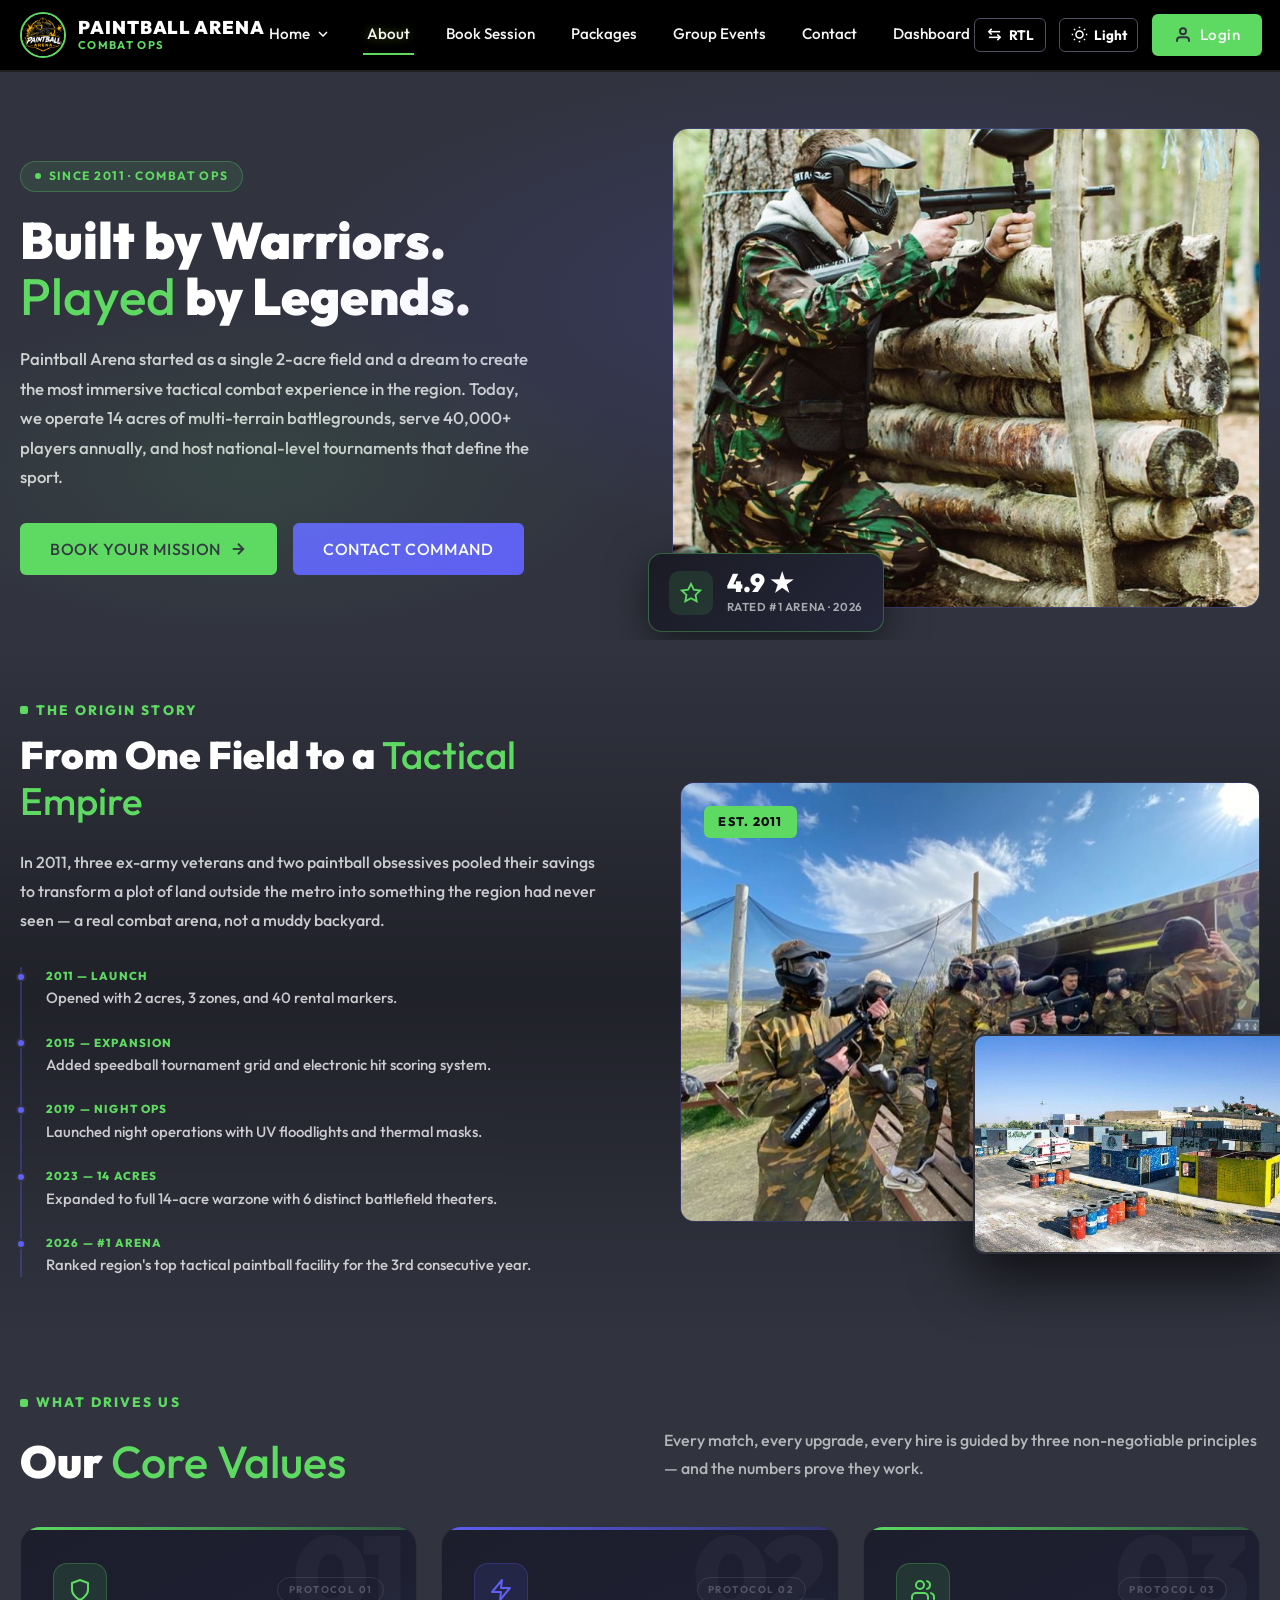
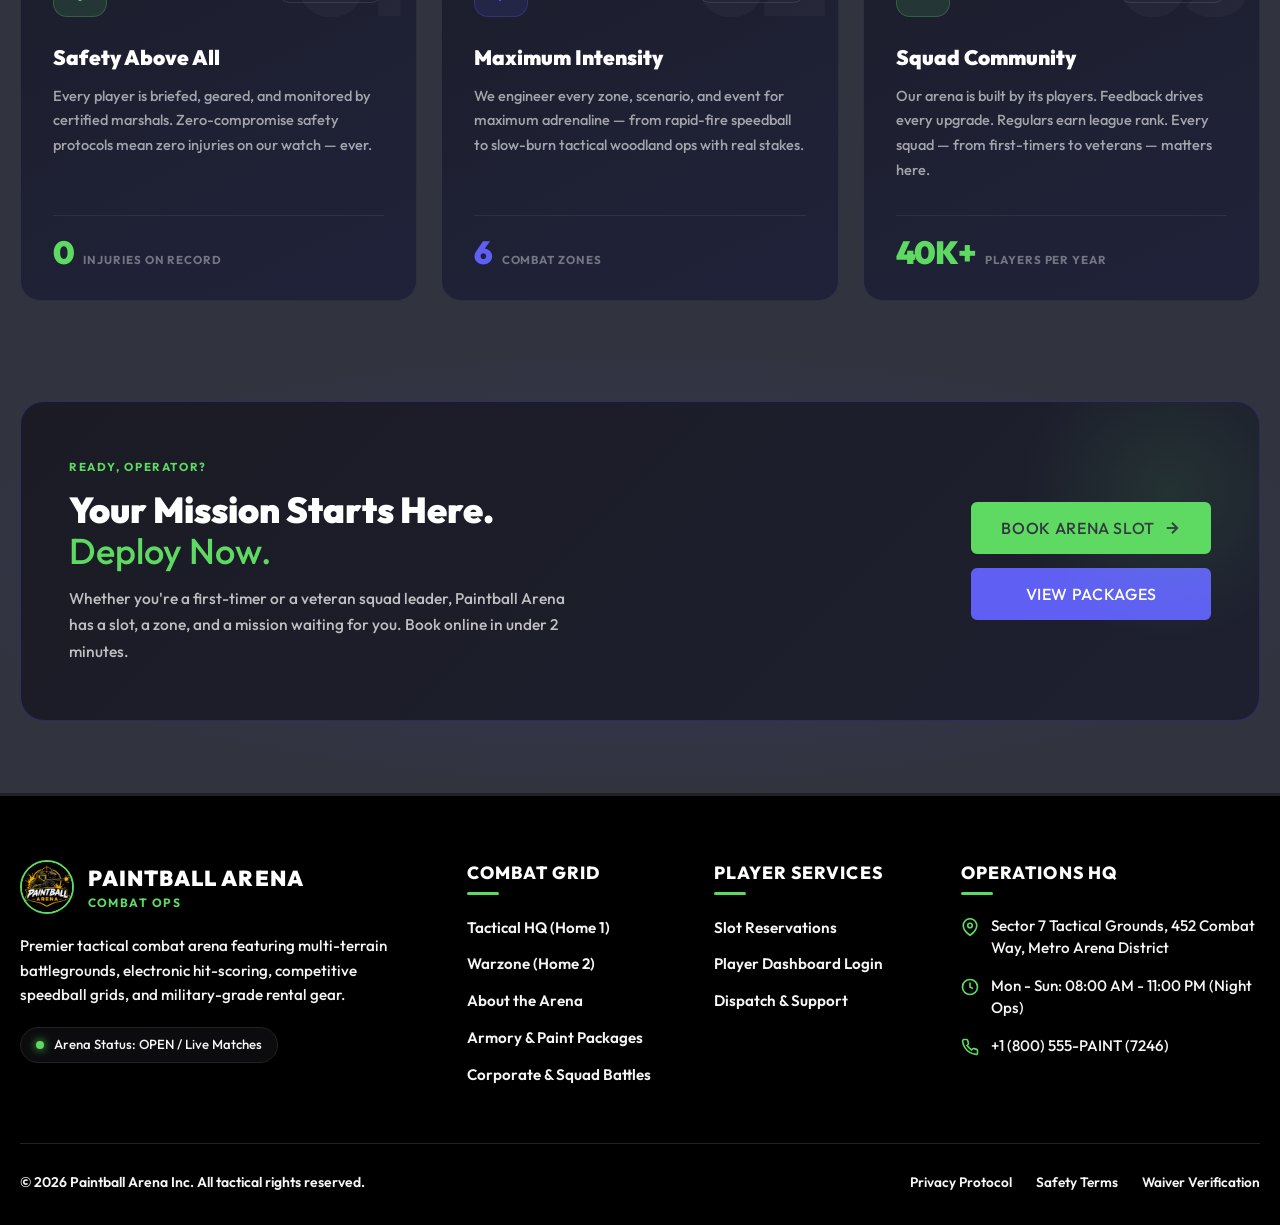
==== about.html @ ca4b5355 "all changed" ====
<!DOCTYPE html>
<html lang="en" dir="ltr" class="dark">

<head>
  <meta charset="UTF-8">
  <meta name="viewport" content="width=device-width, initial-scale=1.0">
  <title>About Us | Paintball Arena – Combat Ops Origin Story</title>
  <meta name="description"
    content="Learn the story behind Paintball Arena Combat Ops — from a single field to the region's premier tactical paintball destination. Meet our mission, values, and founding squad.">
  <link rel="icon" type="image/png" href="assets/images/brand/logo.png">
  <link rel="apple-touch-icon" href="assets/images/brand/logo.png">
  <link rel="stylesheet" href="assets/css/style.css">
  <link rel="stylesheet" href="assets/css/responsive.css">
  <style>
    /* ============================================================
       ABOUT PAGE — SCOPED STYLES (4 Unique Sections)
       ============================================================ */

    /* ── Section 1: Page Hero ── */
    .about-hero {
      position: relative;
      padding: 3.5rem 0 2rem;
      overflow: hidden;
    }

    .about-hero::before {
      content: '';
      position: absolute;
      inset: 0;
      background:
        radial-gradient(ellipse 70% 60% at 70% 40%, rgba(95, 95, 243, 0.18) 0%, transparent 70%),
        radial-gradient(ellipse 50% 50% at 20% 70%, rgba(94, 218, 98, 0.10) 0%, transparent 60%);
      pointer-events: none;
    }

    .about-hero-grid {
      display: grid;
      grid-template-columns: 1fr 1fr;
      gap: 4rem;
      align-items: center;
    }

    .about-hero-eyebrow {
      display: inline-flex;
      align-items: center;
      gap: 0.5rem;
      background: rgba(94, 218, 98, 0.1);
      border: 1px solid rgba(94, 218, 98, 0.3);
      color: var(--color-green);
      font-size: 0.75rem;
      font-weight: 700;
      letter-spacing: 0.12em;
      text-transform: uppercase;
      padding: 0.35rem 0.85rem;
      border-radius: 100px;
      margin-bottom: 1.25rem;
    }

    .about-hero-eyebrow .dot {
      width: 6px;
      height: 6px;
      border-radius: 50%;
      background: var(--color-green);
      animation: pdot 1.8s ease-in-out infinite;
    }

    @keyframes pdot {

      0%,
      100% {
        opacity: 1;
        transform: scale(1)
      }

      50% {
        opacity: .5;
        transform: scale(.6)
      }
    }

    .about-hero-heading {
      font-size: clamp(2.2rem, 4vw, 3.25rem);
      font-weight: 900;
      line-height: 1.1;
      color: var(--color-white);
      margin-bottom: 1.25rem;
    }

    .about-hero-desc {
      font-size: 1.05rem;
      color: rgba(245, 245, 245, 0.82);
      line-height: 1.75;
      margin-bottom: 2rem;
      max-width: 520px;
    }

    .about-hero-actions {
      display: flex;
      gap: 1rem;
      flex-wrap: wrap;
    }

    .about-hero-media {
      position: relative;
    }

    .about-hero-img-main {
      width: 100%;
      height: 480px;
      object-fit: cover;
      border-radius: 16px;
      display: block;
      border: 1.5px solid rgba(95, 95, 243, 0.25);
    }

    .about-hero-badge {
      position: absolute;
      bottom: -1.5rem;
      left: -1.5rem;
      background: linear-gradient(135deg, #1a1b24 0%, #25273a 100%);
      border: 1.5px solid rgba(94, 218, 98, 0.35);
      border-radius: 14px;
      padding: 1rem 1.25rem;
      display: flex;
      align-items: center;
      gap: 0.85rem;
      min-width: 220px;
      box-shadow: 0 12px 40px rgba(0, 0, 0, 0.5);
    }

    html[dir="rtl"] .about-hero-badge {
      left: auto;
      right: -1.5rem;
    }

    .about-badge-icon {
      width: 44px;
      height: 44px;
      border-radius: 10px;
      background: rgba(94, 218, 98, 0.12);
      display: flex;
      align-items: center;
      justify-content: center;
      flex-shrink: 0;
    }

    .about-badge-icon svg {
      width: 22px;
      height: 22px;
      stroke: var(--color-green);
      fill: none;
      stroke-width: 2;
    }

    .about-badge-val {
      font-size: 1.6rem;
      font-weight: 900;
      color: var(--color-white);
      line-height: 1;
    }

    .about-badge-label {
      font-size: 0.72rem;
      color: rgba(245, 245, 245, 0.65);
      font-weight: 600;
      letter-spacing: 0.05em;
      text-transform: uppercase;
      margin-top: 2px;
    }

    /* ── Section 2: Our Story ── */
    .about-story {
      padding: 3.5rem 0 2rem;
      background: linear-gradient(180deg, transparent 0%, rgba(0, 0, 0, 0.35) 50%, transparent 100%);
    }

    .about-story-grid {
      display: grid;
      grid-template-columns: 1fr 1fr;
      gap: 5rem;
      align-items: center;
    }

    .about-story-img-stack {
      position: relative;
    }

    .about-story-img-primary {
      width: 100%;
      height: 440px;
      object-fit: cover;
      border-radius: 14px;
      display: block;
      border: 1.5px solid rgba(95, 95, 243, 0.2);
    }

    .about-story-img-secondary {
      position: absolute;
      bottom: -2rem;
      right: -2rem;
      width: 55%;
      height: 220px;
      object-fit: cover;
      border-radius: 12px;
      border: 2.5px solid #31333F;
      box-shadow: 0 20px 60px rgba(0, 0, 0, 0.7);
    }

    html[dir="rtl"] .about-story-img-secondary {
      right: auto;
      left: -2rem;
    }

    .about-story-year-tag {
      position: absolute;
      top: 1.5rem;
      left: 1.5rem;
      background: var(--color-green);
      color: #0a0c10;
      font-size: 0.78rem;
      font-weight: 800;
      letter-spacing: 0.1em;
      text-transform: uppercase;
      padding: 0.4rem 0.9rem;
      border-radius: 6px;
    }

    html[dir="rtl"] .about-story-year-tag {
      left: auto;
      right: 1.5rem;
    }

    .about-story-content {
      padding-bottom: 2rem;
    }

    .about-story-heading {
      font-size: clamp(1.75rem, 3vw, 2.5rem);
      font-weight: 900;
      margin-bottom: 1.5rem;
    }

    .about-story-body {
      font-size: 1rem;
      color: rgba(245, 245, 245, 0.8);
      line-height: 1.8;
      margin-bottom: 1.1rem;
    }

    .about-milestones {
      margin-top: 2rem;
      display: flex;
      flex-direction: column;
      gap: 0;
      border-left: 2px solid rgba(95, 95, 243, 0.3);
      padding-left: 1.5rem;
    }

    html[dir="rtl"] .about-milestones {
      border-left: none;
      border-right: 2px solid rgba(95, 95, 243, 0.3);
      padding-left: 0;
      padding-right: 1.5rem;
    }

    .milestone-item {
      position: relative;
      padding-bottom: 1.5rem;
    }

    .milestone-item:last-child {
      padding-bottom: 0;
    }

    .milestone-item::before {
      content: '';
      position: absolute;
      left: -1.86rem;
      top: 0.3rem;
      width: 10px;
      height: 10px;
      border-radius: 50%;
      background: var(--color-purple);
      border: 2px solid #31333F;
    }

    html[dir="rtl"] .milestone-item::before {
      left: auto;
      right: -1.86rem;
    }

    .milestone-year {
      font-size: 0.72rem;
      font-weight: 800;
      color: var(--color-green);
      letter-spacing: 0.1em;
      text-transform: uppercase;
      margin-bottom: 0.2rem;
    }

    .milestone-desc {
      font-size: 0.93rem;
      color: rgba(245, 245, 245, 0.8);
      font-weight: 500;
      line-height: 1.5;
    }

    /* ── Section 3: Core Values Spotlight Cards + Marquee ── */
    .s3 {
      padding: 3rem 0 0;
      overflow: hidden;
    }

    .s3-hdr {
      display: grid;
      grid-template-columns: 1fr 1fr;
      gap: 3rem;
      align-items: end;
      margin-bottom: 2.5rem;
    }

    .s3-hdr-title {
      font-size: clamp(1.9rem, 3.5vw, 2.8rem);
      font-weight: 900;
      line-height: 1.1;
      margin-top: 0.75rem;
    }

    .s3-hdr-sub {
      font-size: 1rem;
      color: rgba(245, 245, 245, 0.68);
      line-height: 1.75;
      padding-bottom: 0.25rem;
    }

    .s3-cards {
      display: grid;
      grid-template-columns: repeat(3, 1fr);
      gap: 1.5rem;
      margin-bottom: 2.75rem;
    }

    .s3-card {
      position: relative;
      background: linear-gradient(155deg, #1c1e2c 0%, #20223a 100%);
      border: 1px solid rgba(255, 255, 255, 0.07);
      border-radius: 20px;
      padding: 2.25rem 2rem 2rem;
      overflow: hidden;
      display: flex;
      flex-direction: column;
      gap: 0;
      transition: transform 0.35s cubic-bezier(.22, .68, 0, 1.2),
        border-color 0.3s, box-shadow 0.3s;
      cursor: default;
    }

    .s3-card:hover {
      transform: translateY(-8px);
      box-shadow: 0 28px 60px rgba(0, 0, 0, 0.45);
    }

    .s3-card::before {
      content: '';
      position: absolute;
      top: 0;
      left: 0;
      right: 0;
      height: 3px;
      border-radius: 20px 20px 0 0;
    }

    .s3-card--green::before {
      background: linear-gradient(90deg, var(--color-green), rgba(94, 218, 98, 0.3));
    }

    .s3-card--purple::before {
      background: linear-gradient(90deg, var(--color-purple), rgba(95, 95, 243, 0.3));
    }

    .s3-card--green:hover {
      border-color: rgba(94, 218, 98, 0.3);
      box-shadow: 0 28px 60px rgba(0, 0, 0, 0.45), 0 0 0 1px rgba(94, 218, 98, 0.15);
    }

    .s3-card--purple:hover {
      border-color: rgba(95, 95, 243, 0.3);
      box-shadow: 0 28px 60px rgba(0, 0, 0, 0.45), 0 0 0 1px rgba(95, 95, 243, 0.15);
    }

    .s3-card-ghost {
      position: absolute;
      top: -0.5rem;
      right: 1rem;
      font-size: 7rem;
      font-weight: 900;
      line-height: 1;
      letter-spacing: -0.06em;
      color: rgba(255, 255, 255, 0.035);
      pointer-events: none;
      user-select: none;
      transition: color 0.3s;
    }

    html[dir="rtl"] .s3-card-ghost {
      right: auto;
      left: 1rem;
    }

    .s3-card:hover .s3-card-ghost {
      color: rgba(255, 255, 255, 0.06);
    }

    .s3-card-top {
      display: flex;
      align-items: center;
      justify-content: space-between;
      margin-bottom: 1.75rem;
      position: relative;
      z-index: 1;
    }

    .s3-card-icon {
      width: 54px;
      height: 54px;
      border-radius: 14px;
      display: flex;
      align-items: center;
      justify-content: center;
      flex-shrink: 0;
      transition: transform 0.35s cubic-bezier(.22, .68, 0, 1.2);
    }

    .s3-card--green .s3-card-icon {
      background: rgba(94, 218, 98, 0.12);
      border: 1px solid rgba(94, 218, 98, 0.25);
    }

    .s3-card--purple .s3-card-icon {
      background: rgba(95, 95, 243, 0.12);
      border: 1px solid rgba(95, 95, 243, 0.25);
    }

    .s3-card:hover .s3-card-icon {
      transform: scale(1.12) rotate(-6deg);
    }

    .s3-card-icon svg {
      width: 24px;
      height: 24px;
      fill: none;
      stroke-width: 2;
      stroke-linecap: round;
      stroke-linejoin: round;
    }

    .s3-card--green .s3-card-icon svg {
      stroke: var(--color-green);
    }

    .s3-card--purple .s3-card-icon svg {
      stroke: var(--color-purple);
    }

    .s3-card-tag {
      font-size: 0.62rem;
      font-weight: 700;
      letter-spacing: 0.15em;
      text-transform: uppercase;
      color: rgba(255, 255, 255, 0.22);
      border: 1px solid rgba(255, 255, 255, 0.1);
      padding: 0.3rem 0.65rem;
      border-radius: 100px;
      transition: color 0.3s, border-color 0.3s;
    }

    .s3-card--green:hover .s3-card-tag {
      color: var(--color-green);
      border-color: rgba(94, 218, 98, 0.4);
    }

    .s3-card--purple:hover .s3-card-tag {
      color: var(--color-purple);
      border-color: rgba(95, 95, 243, 0.4);
    }

    .s3-card-title {
      font-size: 1.3rem;
      font-weight: 900;
      color: var(--color-white);
      margin: 0 0 0.85rem;
      line-height: 1.2;
      position: relative;
      z-index: 1;
    }

    .s3-card-desc {
      font-size: 0.91rem;
      color: rgba(245, 245, 245, 0.62);
      line-height: 1.7;
      flex: 1;
      position: relative;
      z-index: 1;
    }

    .s3-card-foot {
      margin-top: 2rem;
      padding-top: 1.25rem;
      border-top: 1px solid rgba(255, 255, 255, 0.07);
      display: flex;
      align-items: baseline;
      gap: 0.6rem;
      position: relative;
      z-index: 1;
    }

    .s3-card-stat {
      font-size: 2rem;
      font-weight: 900;
      line-height: 1;
      letter-spacing: -0.04em;
      color: var(--color-white);
    }

    .s3-card--green .s3-card-stat {
      color: var(--color-green);
    }

    .s3-card--purple .s3-card-stat {
      color: var(--color-purple);
    }

    .s3-card-stat-label {
      font-size: 0.72rem;
      font-weight: 700;
      letter-spacing: 0.08em;
      text-transform: uppercase;
      color: rgba(245, 245, 245, 0.4);
    }

    /* ── Stats Marquee ── */
    .s3-marquee-wrap {
      width: 100%;
      background: rgba(255, 255, 255, 0.03);
      border-top: 1px solid rgba(255, 255, 255, 0.07);
      border-bottom: 1px solid rgba(255, 255, 255, 0.07);
      overflow: hidden;
      padding: 1.15rem 0;
      mask-image: linear-gradient(90deg, transparent 0%, black 8%, black 92%, transparent 100%);
      -webkit-mask-image: linear-gradient(90deg, transparent 0%, black 8%, black 92%, transparent 100%);
    }

    .s3-marquee-track {
      display: flex;
      align-items: center;
      gap: 0;
      white-space: nowrap;
      animation: s3marquee 28s linear infinite;
      width: max-content;
    }

    @keyframes s3marquee {
      from {
        transform: translateX(0);
      }

      to {
        transform: translateX(-50%);
      }
    }

    .s3-mq-item {
      font-size: 0.82rem;
      font-weight: 600;
      color: rgba(245, 245, 245, 0.45);
      letter-spacing: 0.07em;
      text-transform: uppercase;
      padding: 0 2rem;
    }

    .s3-mq-item em {
      font-style: normal;
      font-size: 1rem;
      font-weight: 900;
      color: var(--color-white);
      margin-right: 0.4rem;
    }

    .s3-mq-sep {
      color: var(--color-green);
      font-size: 0.6rem;
      flex-shrink: 0;
    }

    /* ── Section 4: CTA Deploy ── */
    .about-cta {
      padding: 3.5rem 0 4.5rem;
      position: relative;
      overflow: hidden;
    }

    .about-cta::before {
      content: '';
      position: absolute;
      inset: 0;
      background: radial-gradient(ellipse 80% 70% at 50% 50%, rgba(95, 95, 243, 0.15) 0%, transparent 70%);
      pointer-events: none;
    }

    .about-cta-inner {
      position: relative;
      background: linear-gradient(135deg, #1a1b24 0%, #1e2030 100%);
      border: 1.5px solid rgba(95, 95, 243, 0.25);
      border-radius: 24px;
      padding: 3.5rem 3rem;
      display: grid;
      grid-template-columns: 1fr auto;
      gap: 3rem;
      align-items: center;
      overflow: hidden;
    }

    .about-cta-inner::before {
      content: '';
      position: absolute;
      top: -60px;
      right: -60px;
      width: 300px;
      height: 300px;
      border-radius: 50%;
      background: radial-gradient(circle, rgba(94, 218, 98, 0.1) 0%, transparent 70%);
      pointer-events: none;
    }

    .about-cta-eyebrow {
      font-size: 0.72rem;
      font-weight: 700;
      color: var(--color-green);
      letter-spacing: 0.14em;
      text-transform: uppercase;
      margin-bottom: 0.85rem;
    }

    .about-cta-heading {
      font-size: clamp(1.6rem, 3vw, 2.25rem);
      font-weight: 900;
      color: var(--color-white);
      margin-bottom: 0.85rem;
      line-height: 1.15;
    }

    .about-cta-desc {
      font-size: 0.97rem;
      color: rgba(245, 245, 245, 0.75);
      line-height: 1.7;
      max-width: 500px;
    }

    .about-cta-actions {
      display: flex;
      flex-direction: column;
      gap: 0.85rem;
      flex-shrink: 0;
      min-width: 210px;
    }

    .about-cta-actions .btn-primary,
    .about-cta-actions .btn-secondary {
      justify-content: center;
      white-space: nowrap;
    }

    /* ── Responsive ── */
    @media (max-width: 1025px) {

      .about-hero-grid,
      .about-story-grid {
        grid-template-columns: 1fr;
        gap: 2.5rem;
      }

      .about-hero-img-main {
        height: 360px;
      }

      .about-hero-badge {
        bottom: 1rem;
        left: 1rem;
      }

      html[dir="rtl"] .about-hero-badge {
        left: auto;
        right: 1rem;
      }

      .about-story-img-secondary {
        bottom: -1rem;
        right: -1rem;
      }

      html[dir="rtl"] .about-story-img-secondary {
        right: auto;
        left: -1rem;
      }

      .s3-hdr {
        grid-template-columns: 1fr;
        gap: 1.25rem;
        margin-bottom: 2rem;
      }

      .s3-cards {
        grid-template-columns: 1fr 1fr;
        gap: 1.25rem;
      }

      .s3-card:nth-child(3) {
        grid-column: span 2;
      }

      .s3-card:nth-child(3) .s3-card-desc {
        max-width: 520px;
      }

      .about-cta-inner {
        grid-template-columns: 1fr;
        gap: 2rem;
        padding: 2.5rem 2rem;
      }

      .about-cta-actions {
        flex-direction: row;
        min-width: unset;
      }
    }

    @media (max-width: 768px) {
      .about-hero {
        padding: 2.5rem 0 1.5rem;
      }

      .about-story {
        padding: 2.5rem 0 1.5rem;
      }

      .about-story-img-primary {
        height: 300px;
      }

      .about-story-img-secondary {
        display: none;
      }

      .s3 {
        padding-top: 2rem;
      }

      .s3-hdr {
        margin-bottom: 1.75rem;
      }

      .s3-cards {
        grid-template-columns: 1fr;
        gap: 1.1rem;
        margin-bottom: 2rem;
      }

      .s3-card:nth-child(3) {
        grid-column: span 1;
      }

      .s3-card {
        padding: 1.75rem 1.5rem 1.5rem;
      }

      .s3-card-ghost {
        font-size: 5.5rem;
      }

      .s3-card-title {
        font-size: 1.15rem;
      }

      .about-cta {
        padding: 2.5rem 0 3.5rem;
      }
    }

    @media (max-width: 480px) {
      .about-hero-actions {
        flex-direction: column;
      }

      .s3 {
        padding-top: 1.5rem;
      }

      .s3-card {
        padding: 1.5rem 1.25rem 1.25rem;
        border-radius: 14px;
      }

      .s3-card-ghost {
        font-size: 4.5rem;
        top: 0;
        right: 0.75rem;
      }

      .s3-card-stat {
        font-size: 1.65rem;
      }

      .s3-mq-item {
        padding: 0 1.25rem;
        font-size: 0.75rem;
      }

      .about-cta-actions {
        flex-direction: column;
      }

      .about-cta-inner {
        padding: 2rem 1.25rem;
        border-radius: 16px;
      }
    }
  </style>
</head>

<body>

  <!-- PAGE LOADER -->
  <div id="page-loader" role="status" aria-live="polite">
    <div class="loader-brand-wrapper">
      <div class="loader-pulse-ring"></div>
      <div class="loader-radar-ring"></div>
      <img src="assets/images/brand/logo.png" alt="Paintball Arena Tactical Logo" class="loader-logo">
    </div>
    <div class="loader-text"><span>Loading Mission Briefing</span></div>
    <div class="loader-bar">
      <div class="loader-progress"></div>
    </div>
  </div>

  <!-- HEADER -->
  <header id="site-header" role="banner">
    <div class="header-container">

      <a href="index.html" class="header-brand" aria-label="Paintball Arena Home">
        <img src="assets/images/brand/logo.png" alt="Paintball Arena Logo" class="brand-logo-img">
        <div class="brand-text-block">
          <span class="brand-name">Paintball Arena</span>
          <span class="brand-tagline">Combat Ops</span>
        </div>
      </a>

      <nav class="desktop-nav" aria-label="Primary Navigation">
        <div class="nav-item">
          <button type="button" class="nav-link dropdown-trigger" aria-expanded="false" aria-haspopup="true">
            <span>Home</span>
            <svg class="nav-icon" viewBox="0 0 24 24">
              <polyline points="6 9 12 15 18 9"></polyline>
            </svg>
          </button>
          <div class="dropdown-menu" role="menu">
            <a href="index.html" class="dropdown-link" role="menuitem">
              <span>Home 1 (Tactical)</span><span class="dropdown-badge">HQ</span>
            </a>
            <a href="home-2.html" class="dropdown-link" role="menuitem">
              <span>Home 2 (Cinematic)</span><span class="dropdown-badge">Warzone</span>
            </a>
          </div>
        </div>
        <div class="nav-item"><a href="about.html" class="nav-link active"><span>About</span></a></div>
        <div class="nav-item"><a href="book-session.html" class="nav-link"><span>Book Session</span></a></div>
        <div class="nav-item"><a href="packages.html" class="nav-link"><span>Packages</span></a></div>
        <div class="nav-item"><a href="events.html" class="nav-link"><span>Group Events</span></a></div>
        <div class="nav-item"><a href="contact.html" class="nav-link"><span>Contact</span></a></div>
        <div class="nav-item"><a href="dashboard.html" class="nav-link"><span>Dashboard</span></a></div>
      </nav>

      <div class="header-actions">
        <button type="button" class="util-btn rtl-toggle-btn" aria-label="Toggle text direction RTL/LTR">
          <svg viewBox="0 0 24 24">
            <polyline points="8 4 4 8 8 12"></polyline>
            <polyline points="16 20 20 16 16 12"></polyline>
            <line x1="4" y1="8" x2="20" y2="8"></line>
            <line x1="20" y1="16" x2="4" y2="16"></line>
          </svg>
          <span class="rtl-text">RTL</span>
        </button>
        <button type="button" class="util-btn theme-toggle-btn" aria-label="Toggle dark and light theme">
          <svg viewBox="0 0 24 24">
            <circle cx="12" cy="12" r="5"></circle>
            <line x1="12" y1="1" x2="12" y2="3"></line>
            <line x1="12" y1="21" x2="12" y2="23"></line>
            <line x1="4.22" y1="4.22" x2="5.64" y2="5.64"></line>
            <line x1="18.36" y1="18.36" x2="19.78" y2="19.78"></line>
            <line x1="1" y1="12" x2="3" y2="12"></line>
            <line x1="21" y1="12" x2="23" y2="12"></line>
            <line x1="4.22" y1="19.78" x2="5.64" y2="18.36"></line>
            <line x1="18.36" y1="5.64" x2="19.78" y2="4.22"></line>
          </svg>
          <span class="theme-text">Light</span>
        </button>
        <a href="login.html#login-terminal" class="btn-login btn-login-desktop" aria-label="Player Portal Login">
          <svg viewBox="0 0 24 24">
            <path d="M20 21v-2a4 4 0 0 0-4-4H8a4 4 0 0 0-4 4v2"></path>
            <circle cx="12" cy="7" r="4"></circle>
          </svg>
          <span>Login</span>
        </a>
        <button type="button" class="mobile-toggle-btn" aria-label="Open mobile navigation menu" aria-expanded="false">
          <svg viewBox="0 0 24 24">
            <line x1="3" y1="12" x2="21" y2="12"></line>
            <line x1="3" y1="6" x2="21" y2="6"></line>
            <line x1="3" y1="18" x2="21" y2="18"></line>
          </svg>
        </button>
      </div>

    </div>
  </header>

  <!-- MOBILE DRAWER -->
  <div class="mobile-menu-overlay" aria-hidden="true"></div>
  <aside class="mobile-menu-drawer" aria-label="Mobile Navigation Drawer">
    <div class="mobile-menu-top">
      <div class="mobile-brand">
        <img src="assets/images/brand/logo.png" alt="Paintball Arena Logo">
        <div class="brand-text-block">
          <span class="brand-name">Paintball Arena</span>
          <span class="brand-tagline">Combat Ops</span>
        </div>
      </div>
      <button type="button" class="mobile-close-btn" aria-label="Close navigation menu">
        <svg viewBox="0 0 24 24">
          <line x1="18" y1="6" x2="6" y2="18"></line>
          <line x1="6" y1="6" x2="18" y2="18"></line>
        </svg>
      </button>
    </div>
    <ul class="mobile-nav-list">
      <li>
        <button type="button" class="mobile-nav-link mobile-accordion-trigger" aria-expanded="false">
          <span>Home</span>
          <svg class="nav-icon" viewBox="0 0 24 24">
            <polyline points="6 9 12 15 18 9"></polyline>
          </svg>
        </button>
        <div class="mobile-accordion-content">
          <a href="index.html" class="mobile-sub-link"><span>Home 1 (Tactical HQ)</span><span
              class="dropdown-badge">HQ</span></a>
          <a href="home-2.html" class="mobile-sub-link"><span>Home 2 (Cinematic Warzone)</span><span
              class="dropdown-badge">Warzone</span></a>
        </div>
      </li>
      <li><a href="about.html" class="mobile-nav-link active"><span>About the Arena</span></a></li>
      <li><a href="book-session.html" class="mobile-nav-link"><span>Book Session</span></a></li>
      <li><a href="packages.html" class="mobile-nav-link"><span>Packages &amp; Pricing</span></a></li>
      <li><a href="events.html" class="mobile-nav-link"><span>Group &amp; Corporate Events</span></a></li>
      <li><a href="contact.html" class="mobile-nav-link"><span>Contact Operations</span></a></li>
      <li><a href="dashboard.html" class="mobile-nav-link"><span>Dashboard</span></a></li>
    </ul>
    <div class="mobile-login-wrap">
      <a href="login.html#login-terminal" class="btn-login mobile-login-btn" aria-label="Player Portal Login">
        <svg viewBox="0 0 24 24">
          <path d="M20 21v-2a4 4 0 0 0-4-4H8a4 4 0 0 0-4 4v2"></path>
          <circle cx="12" cy="7" r="4"></circle>
        </svg>
        <span>Login / Player Portal</span>
      </a>
    </div>
    <div class="mobile-controls">
      <div class="mobile-toggles-row">
        <button type="button" class="util-btn rtl-toggle-btn" aria-label="Toggle text direction RTL/LTR">
          <span class="rtl-text">RTL</span>
        </button>
        <button type="button" class="util-btn theme-toggle-btn" aria-label="Toggle dark and light theme">
          <span class="theme-text">Light</span>
        </button>
      </div>
    </div>
  </aside>

  <!-- SCROLL TO TOP -->
  <button id="scroll-to-top" type="button" aria-label="Scroll back to top">
    <svg viewBox="0 0 24 24">
      <polyline points="18 15 12 9 6 15"></polyline>
    </svg>
  </button>

  <!-- ==========================================================================
       MAIN CONTENT — 4 UNIQUE SECTIONS
       ========================================================================== -->
  <main id="main-content">

    <!-- ══════════════════════════════════════════════════
         SECTION 1: ABOUT HERO
         ══════════════════════════════════════════════════ -->
    <section class="about-hero" aria-labelledby="about-hero-title">
      <div class="site-container">
        <div class="about-hero-grid">

          <div class="about-hero-content">
            <div class="about-hero-eyebrow">
              <span class="dot"></span>
              Since 2011 · Combat Ops
            </div>
            <h1 id="about-hero-title" class="about-hero-heading">
              Built by Warriors.<br>
              <span class="text-accent-green">Played</span> by Legends.
            </h1>
            <p class="about-hero-desc">
              Paintball Arena started as a single 2-acre field and a dream to create the most immersive tactical combat
              experience in the region. Today, we operate 14 acres of multi-terrain battlegrounds, serve 40,000+ players
              annually, and host national-level tournaments that define the sport.
            </p>
            <div class="about-hero-actions">
              <a href="book-session.html" class="btn-primary">
                <span>Book Your Mission</span>
                <svg width="18" height="18" viewBox="0 0 24 24" fill="none" stroke="currentColor" stroke-width="2.5">
                  <line x1="5" y1="12" x2="19" y2="12"></line>
                  <polyline points="12 5 19 12 12 19"></polyline>
                </svg>
              </a>
              <a href="contact.html" class="btn-secondary"><span>Contact Command</span></a>
            </div>
          </div>

          <div class="about-hero-media">
            <img src="assets/images/sections/p4.jpg"
              alt="Paintball Arena players in full tactical gear charging through the battlefield"
              class="about-hero-img-main">
            <div class="about-hero-badge">
              <div class="about-badge-icon">
                <svg viewBox="0 0 24 24">
                  <path
                    d="M12 2l3.09 6.26L22 9.27l-5 4.87 1.18 6.88L12 17.77l-6.18 3.25L7 14.14 2 9.27l6.91-1.01L12 2z">
                  </path>
                </svg>
              </div>
              <div>
                <div class="about-badge-val">4.9 ★</div>
                <div class="about-badge-label">Rated #1 Arena · 2026</div>
              </div>
            </div>
          </div>

        </div>
      </div>
    </section>

    <!-- ══════════════════════════════════════════════════
     SECTION 2: OUR STORY + TIMELINE
     Layout redesigned only — content unchanged
     ══════════════════════════════════════════════════ -->
    <section class="about-story" aria-labelledby="about-story-title">
      <div class="site-container">

        <div class="about-story-grid">

          <!-- STORY CONTENT -->
          <div class="about-story-content">

            <span class="section-eyebrow">The Origin Story</span>

            <h2 id="about-story-title" class="about-story-heading">
              From One Field to a <span class="text-accent-green">Tactical Empire</span>
            </h2>

            <p class="about-story-body">
              In 2011, three ex-army veterans and two paintball obsessives pooled their savings to transform a plot of
              land outside the metro into something the region had never seen — a real combat arena, not a muddy
              backyard.
            </p>



            <!-- TIMELINE -->
            <div class="about-milestones" aria-label="Arena milestone timeline">

              <div class="milestone-item">
                <div class="milestone-year">2011 — Launch</div>
                <div class="milestone-desc">
                  Opened with 2 acres, 3 zones, and 40 rental markers.
                </div>
              </div>

              <div class="milestone-item">
                <div class="milestone-year">2015 — Expansion</div>
                <div class="milestone-desc">
                  Added speedball tournament grid and electronic hit scoring system.
                </div>
              </div>

              <div class="milestone-item">
                <div class="milestone-year">2019 — Night Ops</div>
                <div class="milestone-desc">
                  Launched night operations with UV floodlights and thermal masks.
                </div>
              </div>

              <div class="milestone-item">
                <div class="milestone-year">2023 — 14 Acres</div>
                <div class="milestone-desc">
                  Expanded to full 14-acre warzone with 6 distinct battlefield theaters.
                </div>
              </div>

              <div class="milestone-item">
                <div class="milestone-year">2026 — #1 Arena</div>
                <div class="milestone-desc">
                  Ranked region's top tactical paintball facility for the 3rd consecutive year.
                </div>
              </div>

            </div>

          </div>

          <!-- IMAGE COMPOSITION -->
          <div class="about-story-img-stack">

            <span class="about-story-year-tag">Est. 2011</span>

            <img src="assets/images/sections/p17.jpg"
              alt="Early Paintball Arena squad pre-game tactical briefing session" class="about-story-img-primary">

            <img src="assets/images/sections/p18.jpg" alt="Paintball Arena modern entrance and command post exterior"
              class="about-story-img-secondary">

          </div>

        </div>

      </div>
    </section>
    <!-- ══════════════════════════════════════════════════
         SECTION 3: CORE VALUES — Spotlight Cards + Marquee
         ══════════════════════════════════════════════════ -->
    <section class="s3" aria-labelledby="s3-heading">
      <div class="site-container">

        <!-- HEADER -->
        <div class="s3-hdr">
          <div class="s3-hdr-left">
            <span class="section-eyebrow">What Drives Us</span>
            <h2 id="s3-heading" class="s3-hdr-title">
              Our <span class="text-accent-green">Core Values</span>
            </h2>
          </div>
          <p class="s3-hdr-sub">
            Every match, every upgrade, every hire is guided by three non-negotiable principles —
            and the numbers prove they work.
          </p>
        </div>

        <!-- CARDS -->
        <div class="s3-cards">

          <!-- Card 1 -->
          <article class="s3-card s3-card--green">
            <span class="s3-card-ghost" aria-hidden="true">01</span>
            <div class="s3-card-top">
              <div class="s3-card-icon">
                <svg viewBox="0 0 24 24">
                  <path d="M12 22s8-4 8-10V5l-8-3-8 3v7c0 6 8 10 8 10z"></path>
                </svg>
              </div>
              <span class="s3-card-tag">Protocol 01</span>
            </div>
            <h3 class="s3-card-title">Safety Above All</h3>
            <p class="s3-card-desc">
              Every player is briefed, geared, and monitored by certified marshals.
              Zero-compromise safety protocols mean zero injuries on our watch — ever.
            </p>
            <div class="s3-card-foot">
              <span class="s3-card-stat">0</span>
              <span class="s3-card-stat-label">Injuries on Record</span>
            </div>
          </article>

          <!-- Card 2 -->
          <article class="s3-card s3-card--purple">
            <span class="s3-card-ghost" aria-hidden="true">02</span>
            <div class="s3-card-top">
              <div class="s3-card-icon">
                <svg viewBox="0 0 24 24">
                  <polygon points="13 2 3 14 12 14 11 22 21 10 12 10 13 2"></polygon>
                </svg>
              </div>
              <span class="s3-card-tag">Protocol 02</span>
            </div>
            <h3 class="s3-card-title">Maximum Intensity</h3>
            <p class="s3-card-desc">
              We engineer every zone, scenario, and event for maximum adrenaline —
              from rapid-fire speedball to slow-burn tactical woodland ops with real stakes.
            </p>
            <div class="s3-card-foot">
              <span class="s3-card-stat">6</span>
              <span class="s3-card-stat-label">Combat Zones</span>
            </div>
          </article>

          <!-- Card 3 -->
          <article class="s3-card s3-card--green">
            <span class="s3-card-ghost" aria-hidden="true">03</span>
            <div class="s3-card-top">
              <div class="s3-card-icon">
                <svg viewBox="0 0 24 24">
                  <path d="M17 21v-2a4 4 0 0 0-4-4H5a4 4 0 0 0-4 4v2"></path>
                  <circle cx="9" cy="7" r="4"></circle>
                  <path d="M23 21v-2a4 4 0 0 0-3-3.87"></path>
                  <path d="M16 3.13a4 4 0 0 1 0 7.75"></path>
                </svg>
              </div>
              <span class="s3-card-tag">Protocol 03</span>
            </div>
            <h3 class="s3-card-title">Squad Community</h3>
            <p class="s3-card-desc">
              Our arena is built by its players. Feedback drives every upgrade.
              Regulars earn league rank. Every squad — from first-timers to veterans — matters here.
            </p>
            <div class="s3-card-foot">
              <span class="s3-card-stat">40K+</span>
              <span class="s3-card-stat-label">Players Per Year</span>
            </div>
          </article>

        </div>

      </div>



    </section>

    <!-- ══════════════════════════════════════════════════
         SECTION 4: CTA — DEPLOY NOW
         ══════════════════════════════════════════════════ -->
    <section class="about-cta" aria-labelledby="about-cta-title">
      <div class="site-container">
        <div class="about-cta-inner">

          <div>
            <div class="about-cta-eyebrow">Ready, Operator?</div>
            <h2 id="about-cta-title" class="about-cta-heading">
              Your Mission Starts Here.<br>
              <span class="text-accent-green">Deploy Now.</span>
            </h2>
            <p class="about-cta-desc">
              Whether you're a first-timer or a veteran squad leader, Paintball Arena has a slot, a zone,
              and a mission waiting for you. Book online in under 2 minutes.
            </p>
          </div>

          <div class="about-cta-actions">
            <a href="book-session.html" class="btn-primary">
              <span>Book Arena Slot</span>
              <svg width="18" height="18" viewBox="0 0 24 24" fill="none" stroke="currentColor" stroke-width="2.5">
                <line x1="5" y1="12" x2="19" y2="12"></line>
                <polyline points="12 5 19 12 12 19"></polyline>
              </svg>
            </a>
            <a href="packages.html" class="btn-secondary"><span>View Packages</span></a>
          </div>

        </div>
      </div>
    </section>

  </main>

  <!-- FOOTER -->
  <footer id="site-footer" role="contentinfo">
    <div class="footer-container">
      <div class="footer-grid">

        <div class="footer-brand-col">
          <div class="footer-logo-row">
            <img src="assets/images/brand/logo.png" alt="Paintball Arena Official Logo" class="footer-logo-img">
            <div>
              <div class="footer-brand-title">Paintball Arena</div>
              <div class="footer-brand-subtitle">Combat Ops</div>
            </div>
          </div>
          <p class="footer-desc">
            Premier tactical combat arena featuring multi-terrain battlegrounds, electronic hit-scoring, competitive
            speedball grids, and military-grade rental gear.
          </p>
          <div class="footer-status-pill">
            <span class="pulse-dot"></span>
            <span>Arena Status: OPEN / Live Matches</span>
          </div>
        </div>

        <div>
          <div class="footer-title">Combat Grid</div>
          <ul class="footer-links-list">
            <li><a href="index.html">Tactical HQ (Home 1)</a></li>
            <li><a href="home-2.html">Warzone (Home 2)</a></li>
            <li><a href="about.html">About the Arena</a></li>
            <li><a href="packages.html">Armory &amp; Paint Packages</a></li>
            <li><a href="events.html">Corporate &amp; Squad Battles</a></li>
          </ul>
        </div>

        <div>
          <div class="footer-title">Player Services</div>
          <ul class="footer-links-list">
            <li><a href="book-session.html">Slot Reservations</a></li>
            <li><a href="login.html">Player Dashboard Login</a></li>
            <li><a href="contact.html">Dispatch &amp; Support</a></li>
          </ul>
        </div>

        <div>
          <div class="footer-title">Operations HQ</div>
          <ul class="footer-info-list">
            <li class="footer-info-item">
              <svg viewBox="0 0 24 24">
                <path d="M21 10c0 7-9 13-9 13s-9-6-9-13a9 9 0 0 1 18 0z"></path>
                <circle cx="12" cy="10" r="3"></circle>
              </svg>
              <span>Sector 7 Tactical Grounds, 452 Combat Way, Metro Arena District</span>
            </li>
            <li class="footer-info-item">
              <svg viewBox="0 0 24 24">
                <circle cx="12" cy="12" r="10"></circle>
                <polyline points="12 6 12 12 16 14"></polyline>
              </svg>
              <span>Mon - Sun: 08:00 AM - 11:00 PM (Night Ops)</span>
            </li>
            <li class="footer-info-item">
              <svg viewBox="0 0 24 24">
                <path
                  d="M22 16.92v3a2 2 0 0 1-2.18 2 19.79 19.79 0 0 1-8.63-3.07 19.5 19.5 0 0 1-6-6 19.79 19.79 0 0 1-3.07-8.67A2 2 0 0 1 4.11 2h3a2 2 0 0 1 2 1.72 12.84 12.84 0 0 0 .7 2.81 2 2 0 0 1-.45 2.11L8.09 9.91a16 16 0 0 0 6 6l1.27-1.27a2 2 0 0 1 2.11-.45 12.84 12.84 0 0 0 2.81.7A2 2 0 0 1 22 16.92z">
                </path>
              </svg>
              <span>+1 (800) 555-PAINT (7246)</span>
            </li>
          </ul>
        </div>

      </div>

      <div class="footer-bottom">
        <p class="copyright-text">&copy; 2026 Paintball Arena Inc. All tactical rights reserved.</p>
        <div class="footer-legal-links">
          <a href="#">Privacy Protocol</a>
          <a href="#">Safety Terms</a>
          <a href="#">Waiver Verification</a>
        </div>
      </div>
    </div>
  </footer>

  <script src="assets/js/main.js"></script>
</body>

</html>
---- assets/css/style.css ----
/* ==========================================================================
   PAINTBALL ARENA - CORE GLOBAL STYLESHEET (style.css)
   STRICT THEME PALETTE ONLY:
   - Primary Dark Background: #31333F
   - Primary Bright Green: #5EDA62
   - Primary Purple/Blue: #5F5FF3
   - Pure White: #FFFFFF
   - Soft White / Light Neutral: #F5F5F5
   - Dark Text Neutral: #31333F
   - Dark Mode Background: #000000
   ========================================================================== */

@import url('https://fonts.googleapis.com/css2?family=Outfit:wght@400;500;600;700;800;900&display=swap');

:root {
  --bg-dark: #31333F;
  --bg-black: #000000;
  --color-green: #5EDA62;
  --color-purple: #5F5FF3;
  --color-white: #FFFFFF;
  --color-soft-white: #F5F5F5;
  --color-dark-text: #31333F;

  --font-main: 'Outfit', -apple-system, BlinkMacSystemFont, 'Segoe UI', Roboto, sans-serif;
  --header-height: 72px;
  --transition-fast: 0.2s ease;
  --transition-smooth: 0.3s cubic-bezier(0.16, 1, 0.3, 1);
}

/* Base Reset & Typography */
*,
*::before,
*::after {
  box-sizing: border-box;
  margin: 0;
  padding: 0;
}

html {
  font-family: var(--font-main);
  scroll-behavior: smooth;
  background-color: var(--bg-dark);
  color: var(--color-white);
  -webkit-font-smoothing: antialiased;
  overflow-x: clip;
}

body {
  min-height: 100vh;
  background-color: var(--bg-dark);
  color: var(--color-white);
  padding-top: var(--header-height);
  overflow-x: clip;
  line-height: 1.5;
}

/* STRICT TEXT BRIGHTNESS RULES - NEVER FAINT OR LOW OPACITY */
h1,
h2,
h3,
h4,
h5,
h6 {
  font-weight: 800;
  color: var(--color-white);
  line-height: 1.2;
}

p,
span,
li,
a,
label {
  color: var(--color-soft-white);
  font-weight: 500;
}

a {
  text-decoration: none;
  transition: color var(--transition-fast);
}

img {
  max-width: 100%;
  height: auto;
  display: block;
}

/* ==========================================================================
   BRANDED PAGE LOADER
   ========================================================================== */
#page-loader {
  position: fixed;
  inset: 0;
  z-index: 99999;
  background-color: var(--bg-dark);
  display: flex;
  flex-direction: column;
  align-items: center;
  justify-content: center;
  transition: opacity 0.5s ease, visibility 0.5s ease;
}

html.dark #page-loader {
  background-color: var(--bg-black);
}

#page-loader.loaded {
  opacity: 0;
  visibility: hidden;
  pointer-events: none;
}

.loader-brand-wrapper {
  position: relative;
  width: 120px;
  height: 120px;
  display: flex;
  align-items: center;
  justify-content: center;
}

.loader-logo {
  width: 90px;
  height: 90px;
  object-fit: contain;
  border-radius: 50%;
  border: 2px solid var(--color-green);
  z-index: 2;
  box-shadow: 0 0 25px rgba(94, 218, 98, 0.4);
}

.loader-radar-ring {
  position: absolute;
  inset: 0;
  border-radius: 50%;
  border: 2px dashed var(--color-green);
  animation: radarSpin 4s linear infinite;
}

.loader-pulse-ring {
  position: absolute;
  inset: -12px;
  border-radius: 50%;
  border: 2px solid var(--color-purple);
  opacity: 0.8;
  animation: pulseScale 2s ease-out infinite;
}

.loader-text {
  margin-top: 1.5rem;
  font-size: 1.125rem;
  font-weight: 800;
  letter-spacing: 0.15em;
  text-transform: uppercase;
  color: var(--color-green);
  display: flex;
  align-items: center;
  gap: 0.5rem;
}

.loader-bar {
  width: 140px;
  height: 4px;
  background-color: #21232c;
  border-radius: 9999px;
  overflow: hidden;
  margin-top: 0.75rem;
}

.loader-progress {
  width: 100%;
  height: 100%;
  background-color: var(--color-green);
  animation: progressSlide 1.5s infinite ease-in-out;
  transform-origin: 0% 50%;
}

@keyframes radarSpin {
  100% {
    transform: rotate(360deg);
  }
}

@keyframes pulseScale {
  0% {
    transform: scale(0.9);
    opacity: 0.8;
  }

  50% {
    transform: scale(1.15);
    opacity: 0.2;
  }

  100% {
    transform: scale(0.9);
    opacity: 0.8;
  }
}

@keyframes progressSlide {
  0% {
    transform: translateX(-100%);
  }

  50% {
    transform: translateX(0%);
  }

  100% {
    transform: translateX(100%);
  }
}

/* ==========================================================================
   FIXED COMPACT HEADER
   ========================================================================== */
#site-header {
  position: fixed;
  top: 0;
  left: 0;
  right: 0;
  height: var(--header-height);
  background-color: var(--bg-dark);
  border-bottom: 2px solid #3c3f4e;
  z-index: 1000;
  display: flex;
  align-items: center;
  /* GPU compositing — prevents scroll jitter/shake */
  transform: translateZ(0);
  will-change: transform;
  backface-visibility: hidden;
  transition: background-color var(--transition-fast), border-color var(--transition-fast);
}

html.dark #site-header {
  background-color: var(--bg-black);
  border-bottom-color: #222222;
}

.header-container {
  width: 100%;
  max-width: 1320px;
  margin: 0 auto;
  padding: 0 1.25rem;
  display: flex;
  align-items: center;
  justify-content: space-between;
  height: 100%;
}

/* Header Brand Identity */
.header-brand {
  display: flex;
  align-items: center;
  gap: 0.75rem;
  text-decoration: none;
  flex-shrink: 0;
}

.brand-logo-img {
  width: 46px;
  height: 46px;
  object-fit: cover;
  border-radius: 50%;
  border: 2px solid var(--color-green);
  background-color: var(--bg-black);
}

.brand-text-block {
  display: flex;
  flex-direction: column;
  line-height: 1;
}

.brand-name {
  font-size: 1.15rem;
  font-weight: 900;
  letter-spacing: 0.05em;
  color: var(--color-white);
  text-transform: uppercase;
}

.brand-tagline {
  font-size: 0.7rem;
  font-weight: 700;
  letter-spacing: 0.12em;
  color: var(--color-green);
  text-transform: uppercase;
  margin-top: 2px;
}

/* Desktop Navigation (Single Line) */
.desktop-nav {
  display: flex;
  align-items: center;
  gap: 1.5rem;
  list-style: none;
}

.nav-item {
  position: relative;
  display: flex;
  align-items: center;
}

.nav-link {
  font-size: 0.95rem;
  font-weight: 700;
  color: var(--color-white);
  padding: 0.5rem 0.25rem;
  display: inline-flex;
  align-items: center;
  gap: 0.35rem;
  white-space: nowrap;
  background: none;
  border: none;
  border-bottom: 2px solid transparent;
  transition: all var(--transition-fast);
  cursor: pointer;
  font-family: inherit;
}

.nav-link:hover,
.nav-link.active {
  color: var(--color-green) !important;
  border-bottom: 2px solid var(--color-green) !important;
  text-shadow: 0 0 10px rgba(184, 255, 46, 0.4);
}

.nav-icon {
  width: 16px;
  height: 16px;
  stroke: currentColor;
  fill: none;
  stroke-width: 2.2;
}

/* Dropdown: CLICK ONLY (Hover must NEVER open it) */
.dropdown-menu {
  position: absolute;
  top: calc(100% + 12px);
  left: 0;
  min-width: 200px;
  background-color: var(--bg-dark);
  border: 2px solid #454857;
  border-radius: 8px;
  padding: 0.5rem 0;
  box-shadow: 0 10px 25px rgba(0, 0, 0, 0.5);
  display: none;
  flex-direction: column;
  z-index: 1002;
}

html.dark .dropdown-menu {
  background-color: var(--bg-black);
  border-color: #2e2e2e;
}

.dropdown-menu.open {
  display: flex;
}

.dropdown-link {
  display: flex;
  align-items: center;
  justify-content: space-between;
  padding: 0.65rem 1.25rem;
  font-size: 0.9rem;
  font-weight: 700;
  color: var(--color-white);
  transition: background-color var(--transition-fast), color var(--transition-fast);
}

.dropdown-link:hover,
.dropdown-link.active {
  background-color: var(--color-purple);
  color: var(--color-white);
}

.dropdown-badge {
  font-size: 0.7rem;
  font-weight: 800;
  padding: 0.15rem 0.45rem;
  background-color: var(--color-green);
  color: var(--color-dark-text);
  border-radius: 4px;
}

/* Header Utilities (RTL, Dark Mode, Login Button) */
.header-actions {
  display: flex;
  align-items: center;
  gap: 0.85rem;
  flex-shrink: 0;
}

.util-btn {
  background-color: transparent;
  border: 1.5px solid #4c5061;
  color: var(--color-white);
  padding: 0.45rem 0.65rem;
  border-radius: 6px;
  font-size: 0.85rem;
  font-weight: 700;
  font-family: inherit;
  display: inline-flex;
  align-items: center;
  gap: 0.4rem;
  cursor: pointer;
  transition: all var(--transition-fast);
}

/* Light mode: ONLY dashboard main content area util-btn gets dark text
   (site header & dashboard topbar always have dark backgrounds) */
html:not(.dark) .dash-app-main .util-btn {
  color: var(--color-dark-text);
  border-color: #9098b0;
}

html:not(.dark) .dash-app-main .util-btn span {
  color: var(--color-dark-text) !important;
}

/* Main site header buttons: always white (header bg is always dark) */
.header-actions .util-btn {
  color: var(--color-white) !important;
  border-color: #4c5061 !important;
}

.header-actions .util-btn span,
.header-actions .util-btn svg {
  color: var(--color-white) !important;
  stroke: var(--color-white) !important;
}

/* Dashboard topbar & sidebar always have dark bg — force white text */
.dash-topbar-actions .util-btn,
.dash-sidebar-mobile-toggles .util-btn {
  color: var(--color-white) !important;
  border-color: #4c5061 !important;
}

.dash-topbar-actions .util-btn span,
.dash-sidebar-mobile-toggles .util-btn span,
.dash-topbar-actions .util-btn svg,
.dash-sidebar-mobile-toggles .util-btn svg {
  color: var(--color-white) !important;
  stroke: var(--color-white) !important;
}

.util-btn:hover {
  border-color: var(--color-green);
  color: var(--color-green);
}

.util-btn span {
  color: inherit !important;
  font-weight: 700;
  transition: color var(--transition-fast);
}

.util-btn:hover span {
  color: var(--color-green) !important;
}

.util-btn svg {
  width: 17px;
  height: 17px;
  stroke: currentColor;
  fill: none;
  stroke-width: 2.2;
}

/* Primary Login Button (Replacing generic CTA) */
.btn-login {
  background-color: var(--color-green);
  color: var(--color-dark-text);
  border: 2px solid var(--color-green);
  padding: 0.5rem 1.25rem;
  border-radius: 6px;
  font-size: 0.95rem;
  font-weight: 800;
  letter-spacing: 0.03em;
  display: inline-flex;
  align-items: center;
  gap: 0.5rem;
  cursor: pointer;
  transition: all var(--transition-fast);
  white-space: nowrap;
}

.btn-login:hover {
  background-color: transparent;
  color: var(--color-green);
  border-color: var(--color-green);
}

.btn-login svg {
  width: 18px;
  height: 18px;
  stroke: currentColor;
  fill: none;
  stroke-width: 2.5;
}

/* Mobile Hamburger Toggle */
.mobile-toggle-btn {
  display: none;
  background: transparent;
  border: 2px solid #4c5061;
  border-radius: 6px;
  color: var(--color-white);
  padding: 0.45rem;
  cursor: pointer;
  align-items: center;
  justify-content: center;
}

.mobile-toggle-btn svg {
  width: 24px;
  height: 24px;
  stroke: currentColor;
  fill: none;
  stroke-width: 2.5;
}

/* ==========================================================================
   MOBILE MENU DRAWER
   ========================================================================== */
.mobile-menu-overlay {
  position: fixed;
  inset: 0;
  background-color: rgba(0, 0, 0, 0.7);
  z-index: 1998;
  opacity: 0;
  visibility: hidden;
  transition: opacity 0.3s ease, visibility 0.3s ease;
}

.mobile-menu-overlay.open {
  opacity: 1;
  visibility: visible;
}

.mobile-menu-drawer {
  position: fixed;
  top: 0;
  right: -100%;
  bottom: 0;
  width: 100%;
  max-width: 360px;
  background-color: var(--bg-dark);
  z-index: 1999;
  display: flex;
  flex-direction: column;
  border-left: 2px solid #4c5061;
  transition: right 0.35s cubic-bezier(0.16, 1, 0.3, 1);
  overflow-y: auto;
}

html[dir="rtl"] .mobile-menu-drawer {
  right: auto;
  left: -100%;
  border-left: none;
  border-right: 2px solid #4c5061;
  transition: left 0.35s cubic-bezier(0.16, 1, 0.3, 1);
}

html.dark .mobile-menu-drawer {
  background-color: var(--bg-black);
  border-color: #222222;
}

.mobile-menu-drawer.open {
  right: 0;
}

html[dir="rtl"] .mobile-menu-drawer.open {
  left: 0;
  right: auto;
}

/* Mobile Header / Brand Inside Drawer */
.mobile-menu-top {
  padding: 1.25rem;
  display: flex;
  align-items: center;
  justify-content: space-between;
  border-bottom: 2px solid #3c3f4e;
}

.mobile-brand {
  display: flex;
  align-items: center;
  gap: 0.75rem;
}

.mobile-brand img {
  width: 42px;
  height: 42px;
  object-fit: cover;
  border-radius: 50%;
  border: 2px solid var(--color-green);
}

.mobile-close-btn {
  background: transparent;
  border: 1.5px solid #4c5061;
  border-radius: 6px;
  color: var(--color-white);
  padding: 0.4rem;
  cursor: pointer;
  display: flex;
  align-items: center;
  justify-content: center;
}

.mobile-close-btn svg {
  width: 20px;
  height: 20px;
  stroke: currentColor;
  fill: none;
  stroke-width: 2.5;
}

/* Mobile Navigation Links & Accordion */
.mobile-nav-list {
  list-style: none;
  padding: 1rem 1.25rem;
  display: flex;
  flex-direction: column;
  gap: 0.5rem;
  flex: 1;
}

.mobile-nav-link {
  font-size: 1.05rem;
  font-weight: 700;
  color: var(--color-white);
  display: flex;
  align-items: center;
  justify-content: space-between;
  padding: 0.75rem 0.5rem;
  border-radius: 6px;
  transition: all var(--transition-fast);
  background: transparent;
  border: none;
  width: 100%;
  font-family: inherit;
  cursor: pointer;
}

.mobile-nav-link:hover {
  color: var(--color-green);
  background-color: rgba(94, 218, 98, 0.08);
}

.mobile-nav-link.active {
  color: var(--color-green) !important;
  background-color: rgba(184, 255, 46, 0.12) !important;
  border-left: 3px solid var(--color-green) !important;
  font-weight: 800;
}

html[dir="rtl"] .mobile-nav-link.active {
  border-left: none !important;
  border-right: 3px solid var(--color-green) !important;
}

/* Home Accordion */
.mobile-accordion-content {
  display: none;
  flex-direction: column;
  padding-left: 1.5rem;
  gap: 0.35rem;
  margin-top: 0.25rem;
}

html[dir="rtl"] .mobile-accordion-content {
  padding-left: 0;
  padding-right: 1.5rem;
}

.mobile-accordion-content.open {
  display: flex;
}

.mobile-sub-link {
  font-size: 0.95rem;
  font-weight: 600;
  color: var(--color-soft-white);
  padding: 0.5rem 0.75rem;
  border-radius: 6px;
  display: flex;
  align-items: center;
  justify-content: space-between;
}

.mobile-sub-link:hover,
.mobile-sub-link.active {
  color: var(--color-green);
  background-color: #252731;
}

/* Mobile Drawer Controls (Dark Mode, RTL, Login) */
.mobile-controls {
  padding: 1.25rem;
  border-top: 2px solid #3c3f4e;
  display: flex;
  flex-direction: column;
  gap: 0.85rem;
}

.mobile-toggles-row {
  display: flex;
  gap: 0.75rem;
}

.mobile-toggles-row .util-btn {
  flex: 1;
  justify-content: center;
}

/* ==========================================================================
   SCROLL TO TOP BUTTON
   ========================================================================== */
#scroll-to-top {
  position: fixed;
  bottom: 24px;
  right: 24px;
  width: 48px;
  height: 48px;
  background-color: var(--color-green);
  color: var(--color-dark-text);
  border: 2px solid var(--color-green);
  border-radius: 8px;
  display: flex;
  align-items: center;
  justify-content: center;
  cursor: pointer;
  z-index: 999;
  box-shadow: 0 4px 15px rgba(0, 0, 0, 0.4);
  opacity: 0;
  visibility: hidden;
  transform: translateY(15px);
  transition: all 0.3s cubic-bezier(0.16, 1, 0.3, 1);
}

html[dir="rtl"] #scroll-to-top {
  right: auto;
  left: 24px;
}

#scroll-to-top.visible {
  opacity: 1;
  visibility: visible;
  transform: translateY(0);
}

#scroll-to-top:hover {
  background-color: var(--color-purple);
  border-color: var(--color-purple);
  color: var(--color-white);
}

#scroll-to-top svg {
  width: 24px;
  height: 24px;
  stroke: currentColor;
  fill: none;
  stroke-width: 2.5;
}

/* ==========================================================================
   SHARED FOOTER
   ========================================================================== */
#site-footer {
  background-color: var(--bg-dark);
  border-top: 3px solid #3c3f4e;
  color: var(--color-white);
  padding-top: 4rem;
  padding-bottom: 2rem;
  position: relative;
  z-index: 10;
}

html.dark #site-footer {
  background-color: var(--bg-black);
  border-top-color: #222222;
}

.footer-container {
  max-width: 1320px;
  margin: 0 auto;
  padding: 0 1.25rem;
}

.footer-grid {
  display: grid;
  grid-template-columns: 2fr 1fr 1fr 1.5fr;
  gap: 3rem;
  margin-bottom: 3.5rem;
}

.footer-brand-col {
  display: flex;
  flex-direction: column;
  gap: 1.25rem;
}

.footer-logo-row {
  display: flex;
  align-items: center;
  gap: 0.85rem;
}

.footer-logo-img {
  width: 54px;
  height: 54px;
  object-fit: cover;
  border-radius: 50%;
  border: 2.5px solid var(--color-green);
  background-color: var(--bg-black);
}

.footer-brand-title {
  font-size: 1.35rem;
  font-weight: 900;
  letter-spacing: 0.05em;
  color: var(--color-white);
  text-transform: uppercase;
}

.footer-brand-subtitle {
  font-size: 0.75rem;
  font-weight: 700;
  letter-spacing: 0.12em;
  color: var(--color-green);
  text-transform: uppercase;
}

.footer-desc {
  font-size: 0.95rem;
  color: var(--color-soft-white);
  line-height: 1.6;
}

.footer-status-pill {
  display: inline-flex;
  align-items: center;
  gap: 0.5rem;
  background-color: rgba(94, 218, 98, 0.12);
  border: 1.5px solid var(--color-green);
  color: var(--color-green);
  padding: 0.4rem 0.85rem;
  border-radius: 9999px;
  font-size: 0.8rem;
  font-weight: 800;
  width: fit-content;
}

.pulse-dot {
  width: 8px;
  height: 8px;
  border-radius: 50%;
  background-color: var(--color-green);
  animation: pulseDot 1.8s infinite;
}

@keyframes pulseDot {
  0% {
    transform: scale(0.9);
    opacity: 1;
  }

  50% {
    transform: scale(1.4);
    opacity: 0.4;
  }

  100% {
    transform: scale(0.9);
    opacity: 1;
  }
}

.footer-title {
  font-size: 1.1rem;
  font-weight: 800;
  text-transform: uppercase;
  letter-spacing: 0.06em;
  color: var(--color-white);
  margin-bottom: 1.25rem;
  position: relative;
  padding-bottom: 0.5rem;
}

.footer-title::after {
  content: '';
  position: absolute;
  bottom: 0;
  left: 0;
  width: 32px;
  height: 3px;
  background-color: var(--color-green);
  border-radius: 2px;
}

html[dir="rtl"] .footer-title::after {
  left: auto;
  right: 0;
}

.footer-links-list {
  list-style: none;
  display: flex;
  flex-direction: column;
  gap: 0.75rem;
}

.footer-links-list a {
  font-size: 0.95rem;
  font-weight: 600;
  color: var(--color-soft-white);
  display: inline-flex;
  align-items: center;
  gap: 0.4rem;
  transition: all var(--transition-fast);
}

.footer-links-list a:hover {
  color: var(--color-green);
  transform: translateX(4px);
}

html[dir="rtl"] .footer-links-list a:hover {
  transform: translateX(-4px);
}

.footer-info-list {
  list-style: none;
  display: flex;
  flex-direction: column;
  gap: 0.9rem;
}

.footer-info-item {
  display: flex;
  align-items: flex-start;
  gap: 0.75rem;
  color: var(--color-soft-white);
  font-size: 0.95rem;
  font-weight: 600;
}

.footer-info-item svg {
  width: 18px;
  height: 18px;
  stroke: var(--color-green);
  flex-shrink: 0;
  margin-top: 3px;
  fill: none;
  stroke-width: 2.2;
}

.footer-bottom {
  border-top: 1.5px solid #3c3f4e;
  padding-top: 1.75rem;
  display: flex;
  align-items: center;
  justify-content: space-between;
  flex-wrap: wrap;
  gap: 1rem;
}

html.dark .footer-bottom {
  border-top-color: #222222;
}

.copyright-text {
  font-size: 0.875rem;
  color: var(--color-soft-white);
  font-weight: 600;
}

.footer-legal-links {
  display: flex;
  align-items: center;
  gap: 1.5rem;
}

.footer-legal-links a {
  font-size: 0.85rem;
  color: var(--color-soft-white);
  font-weight: 600;
}

.footer-legal-links a:hover {
  color: var(--color-green);
}

/* ==========================================================================
   GLOBAL UTILITIES & BUTTONS
   ========================================================================== */
.btn-primary {
  background-color: var(--color-green);
  color: var(--color-dark-text);
  border: 2px solid var(--color-green);
  padding: 0.75rem 1.75rem;
  border-radius: 6px;
  font-size: 1rem;
  font-weight: 800;
  letter-spacing: 0.04em;
  display: inline-flex;
  align-items: center;
  gap: 0.5rem;
  cursor: pointer;
  transition: all var(--transition-fast);
  text-transform: uppercase;
  white-space: nowrap;
}

.btn-primary:hover {
  background-color: transparent;
  color: var(--color-green);
}

.btn-primary span,
.btn-primary strong {
  color: var(--color-dark-text) !important;
  transition: color var(--transition-fast);
}

.btn-primary:hover span,
.btn-primary:hover strong {
  color: var(--color-green) !important;
}

.btn-secondary {
  background-color: var(--color-purple);
  color: var(--color-white);
  border: 2px solid var(--color-purple);
  padding: 0.75rem 1.75rem;
  border-radius: 6px;
  font-size: 1rem;
  font-weight: 800;
  letter-spacing: 0.04em;
  display: inline-flex;
  align-items: center;
  gap: 0.5rem;
  cursor: pointer;
  transition: all var(--transition-fast);
  text-transform: uppercase;
  white-space: nowrap;
}

.btn-secondary span,
.btn-secondary strong {
  color: var(--color-white) !important;
  transition: color var(--transition-fast);
}

.btn-secondary:hover span,
.btn-secondary:hover strong {
  color: var(--color-purple) !important;
}

select option {
  background-color: #21232c !important;
  color: #ffffff !important;
}

html.dark select option {
  background-color: #0c0d12 !important;
  color: #ffffff !important;
}

.btn-secondary:hover {
  background-color: transparent;
  color: var(--color-white);
  border-color: var(--color-white);
}

/* Global Content Container */
.site-container {
  width: 100%;
  max-width: 1320px;
  margin: 0 auto;
  padding: 0 1.25rem;
}

/* High Contrast Section Tag/Eyebrow */
.section-eyebrow {
  display: inline-flex;
  align-items: center;
  gap: 0.5rem;
  font-size: 0.85rem;
  font-weight: 800;
  letter-spacing: 0.15em;
  text-transform: uppercase;
  color: var(--color-green);
  margin-bottom: 0.75rem;
}

.section-eyebrow::before {
  content: '';
  display: inline-block;
  width: 8px;
  height: 8px;
  background-color: var(--color-green);
  border-radius: 2px;
}

/* ==========================================================================
   MICRO-ANIMATIONS & TACTICAL EFFECTS
   ========================================================================== */
@keyframes subtleFloat {

  0%,
  100% {
    transform: translateY(0);
  }

  50% {
    transform: translateY(-6px);
  }
}

@keyframes tacticalGlow {

  0%,
  100% {
    box-shadow: 0 0 15px rgba(94, 218, 98, 0.2);
  }

  50% {
    box-shadow: 0 0 25px rgba(94, 218, 98, 0.5);
  }
}

@keyframes scanline {
  0% {
    transform: translateY(-100%);
  }

  100% {
    transform: translateY(1000%);
  }
}

.animate-float {
  animation: subtleFloat 4s ease-in-out infinite;
}

.animate-glow {
  animation: tacticalGlow 3s ease-in-out infinite;
}

.hover-lift {
  transition: transform 0.25s cubic-bezier(0.16, 1, 0.3, 1), box-shadow 0.25s cubic-bezier(0.16, 1, 0.3, 1);
}

.hover-lift:hover {
  transform: translateY(-5px);
  box-shadow: 0 12px 30px rgba(0, 0, 0, 0.45);
}

.tactical-viewport {
  position: relative;
  overflow: hidden;
  border-radius: 12px;
}

.tactical-viewport::after {
  content: '';
  position: absolute;
  top: 0;
  left: 0;
  right: 0;
  height: 2px;
  background: linear-gradient(90deg, transparent, rgba(94, 218, 98, 0.8), transparent);
  pointer-events: none;
  animation: scanline 6s linear infinite;
}

/* Status Pills & Pulse Dot Micro-Animations */
.pulse-dot {
  width: 8px;
  height: 8px;
  background-color: var(--color-green);
  border-radius: 50%;
  display: inline-block;
  box-shadow: 0 0 8px var(--color-green);
  animation: pulseDotGlow 1.8s ease-in-out infinite;
  flex-shrink: 0;
}

@keyframes pulseDotGlow {

  0%,
  100% {
    transform: scale(1);
    opacity: 1;
    box-shadow: 0 0 6px var(--color-green);
  }

  50% {
    transform: scale(1.35);
    opacity: 0.65;
    box-shadow: 0 0 14px var(--color-green);
  }
}

.hero-badge-pill {
  display: inline-flex;
  align-items: center;
  gap: 0.6rem;
  background-color: rgba(94, 218, 98, 0.12);
  border: 1.5px solid var(--color-green);
  padding: 0.4rem 1rem;
  border-radius: 9999px;
  font-size: 0.825rem;
  font-weight: 800;
  text-transform: uppercase;
  letter-spacing: 0.08em;
  color: var(--color-green);
  width: fit-content;
}

.hero-badge-pill span {
  color: var(--color-green) !important;
  font-weight: 800;
}

.footer-status-pill {
  display: inline-flex;
  align-items: center;
  gap: 0.6rem;
  background-color: #21232c;
  border: 1.5px solid #4a4e61;
  padding: 0.45rem 0.95rem;
  border-radius: 9999px;
  font-size: 0.825rem;
  font-weight: 700;
  color: var(--color-soft-white);
  width: fit-content;
}

html.dark .footer-status-pill {
  background-color: #0c0c0e;
  border-color: #222222;
}

/* Micro-interactions for buttons */
.btn-primary:active,
.btn-secondary:active,
.btn-login:active,
.util-btn:active {
  transform: scale(0.96);
}

@media (prefers-reduced-motion: reduce) {

  *,
  *::before,
  *::after {
    animation-duration: 0.01ms !important;
    animation-iteration-count: 1 !important;
    transition-duration: 0.01ms !important;
  }
}

/* ==========================================================================
   HOME 1 - SECTION 1: TACTICAL HERO
   ========================================================================== */
.hero-section {
  position: relative;
  min-height: calc(100vh - var(--header-height));
  display: flex;
  align-items: center;
  padding: 4.5rem 0 3.5rem;
  background: radial-gradient(circle at 80% 20%, rgba(95, 95, 243, 0.15) 0%, transparent 60%),
    radial-gradient(circle at 10% 80%, rgba(94, 218, 98, 0.08) 0%, transparent 50%),
    var(--bg-dark);
}

html.dark .hero-section {
  background: radial-gradient(circle at 80% 20%, rgba(95, 95, 243, 0.12) 0%, transparent 60%),
    radial-gradient(circle at 10% 80%, rgba(94, 218, 98, 0.08) 0%, transparent 50%),
    var(--bg-black);
}

.hero-grid {
  display: grid;
  grid-template-columns: 1.15fr 0.85fr;
  gap: 3.5rem;
  align-items: center;
}

.hero-heading {
  font-size: clamp(2.4rem, 4.8vw, 4.2rem);
  font-weight: 900;
  line-height: 1.05;
  letter-spacing: -0.02em;
  margin-bottom: 1.25rem;
  text-transform: uppercase;
}

.text-accent-green {
  color: var(--color-green);
}

.text-accent-purple {
  color: var(--color-purple);
}

.hero-desc {
  font-size: 1.15rem;
  line-height: 1.6;
  color: var(--color-soft-white);
  margin-bottom: 2rem;
  max-width: 580px;
}

.hero-actions {
  display: flex;
  align-items: center;
  gap: 1.25rem;
  flex-wrap: wrap;
  margin-bottom: 2.5rem;
}

.hero-telemetry-row {
  display: flex;
  gap: 1.75rem;
  flex-wrap: wrap;
  padding-top: 1.5rem;
  border-top: 2px solid #3d404f;
}

html.dark .hero-telemetry-row {
  border-top-color: #222222;
}

.telemetry-item {
  display: flex;
  flex-direction: column;
}

.telemetry-val {
  font-size: 1.75rem;
  font-weight: 900;
  color: var(--color-green);
  line-height: 1;
}

.telemetry-label {
  font-size: 0.8rem;
  font-weight: 700;
  color: var(--color-soft-white);
  text-transform: uppercase;
  letter-spacing: 0.05em;
  margin-top: 0.35rem;
}

.hero-media-wrapper {
  position: relative;
}

.hero-main-img {
  width: 100%;
  height: 520px;
  object-fit: cover;
  border-radius: 12px;
  border: 2px solid #484b5c;
}

html.dark .hero-main-img {
  border-color: #282828;
}

.hero-hud-badge {
  position: absolute;
  bottom: 20px;
  left: 20px;
  background-color: rgba(49, 51, 63, 0.94);
  backdrop-filter: blur(10px);
  border: 2px solid var(--color-green);
  border-radius: 8px;
  padding: 1rem 1.25rem;
  display: flex;
  align-items: center;
  gap: 1rem;
  box-shadow: 0 8px 25px rgba(0, 0, 0, 0.5);
}

html[dir="rtl"] .hero-hud-badge {
  left: auto;
  right: 20px;
}

html.dark .hero-hud-badge {
  background-color: rgba(0, 0, 0, 0.94);
}

.hud-icon-box {
  width: 44px;
  height: 44px;
  border-radius: 8px;
  background-color: rgba(94, 218, 98, 0.15);
  display: flex;
  align-items: center;
  justify-content: center;
  color: var(--color-green);
  flex-shrink: 0;
}

.hud-icon-box svg {
  width: 24px;
  height: 24px;
  stroke: currentColor;
  fill: none;
  stroke-width: 2.2;
}

.hud-title {
  font-size: 0.95rem;
  font-weight: 800;
  color: var(--color-white);
  text-transform: uppercase;
}

.hud-sub {
  font-size: 0.8rem;
  color: var(--color-green);
  font-weight: 700;
}

/* ==========================================================================
   HOME 1 - SECTION 2: BATTLEFIELD ARENA ZONES (Interactive Tactical Grid)
   ========================================================================== */
.zones-section {
  padding: 6rem 0;
  background-color: #292a34;
  border-top: 2px solid #3c3f4e;
  border-bottom: 2px solid #3c3f4e;
}

html.dark .zones-section {
  background-color: #080808;
  border-color: #1a1a1a;
}

.section-header-row {
  display: flex;
  justify-content: space-between;
  align-items: flex-end;
  margin-bottom: 3.5rem;
  flex-wrap: wrap;
  gap: 1.5rem;
}

.section-title {
  font-size: clamp(2rem, 3.5vw, 2.75rem);
  font-weight: 900;
  text-transform: uppercase;
  color: var(--color-white);
}

.zones-showcase-grid {
  display: grid;
  grid-template-columns: repeat(3, 1fr);
  gap: 2rem;
}

.zone-panel {
  background-color: var(--bg-dark);
  border: 2px solid #3d404f;
  border-radius: 12px;
  overflow: hidden;
  display: flex;
  flex-direction: column;
  height: 100%;
}

html.dark .zone-panel {
  background-color: #0d0d0d;
  border-color: #222222;
}

.zone-panel:hover {
  border-color: var(--color-green);
}

.zone-img-box {
  position: relative;
  height: 250px;
  overflow: hidden;
}

.zone-img {
  width: 100%;
  height: 100%;
  object-fit: cover;
  transition: transform 0.5s ease;
}

.zone-panel:hover .zone-img {
  transform: scale(1.06);
}

.zone-code-tag {
  position: absolute;
  top: 14px;
  left: 14px;
  background-color: var(--color-purple);
  color: var(--color-white);
  font-size: 0.75rem;
  font-weight: 800;
  padding: 0.35rem 0.75rem;
  border-radius: 4px;
  letter-spacing: 0.08em;
  text-transform: uppercase;
}

html[dir="rtl"] .zone-code-tag {
  left: auto;
  right: 14px;
}

.zone-body {
  padding: 1.75rem;
  display: flex;
  flex-direction: column;
  flex: 1;
  justify-content: space-between;
}

.zone-name {
  font-size: 1.35rem;
  font-weight: 800;
  color: var(--color-white);
  margin-bottom: 0.5rem;
}

.zone-desc {
  font-size: 0.95rem;
  color: var(--color-soft-white);
  line-height: 1.5;
  margin-bottom: 1.5rem;
  flex-grow: 1;
}

.zone-specs-list {
  display: grid;
  grid-template-columns: repeat(2, 1fr);
  gap: 0.75rem;
  padding-top: 1rem;
  border-top: 1.5px solid #3c3f4e;
  margin-bottom: 1.5rem;
}

html.dark .zone-specs-list {
  border-top-color: #222222;
}

.zone-spec-item {
  display: flex;
  flex-direction: column;
}

.spec-key {
  font-size: 0.7rem;
  font-weight: 700;
  color: var(--color-green);
  text-transform: uppercase;
}

.spec-val {
  font-size: 0.9rem;
  font-weight: 800;
  color: var(--color-white);
}

/* ==========================================================================
   HOME 1 - SECTION 3: TACTICAL ARMORY & GEAR SPECS
   ========================================================================== */
.armory-section {
  padding: 6rem 0;
  background-color: var(--bg-dark);
}

html.dark .armory-section {
  background-color: var(--bg-black);
}

.armory-layout {
  display: grid;
  grid-template-columns: 1fr 1fr;
  gap: 4rem;
  align-items: center;
}

.armory-img-wrapper {
  position: relative;
}

.armory-main-img {
  width: 100%;
  height: 480px;
  object-fit: cover;
  border-radius: 12px;
  border: 2px solid #484b5c;
}

html.dark .armory-main-img {
  border-color: #222222;
}

.gear-features-list {
  display: flex;
  flex-direction: column;
  gap: 1.25rem;
  margin-top: 1.75rem;
  margin-bottom: 2rem;
}

.gear-feature-item {
  display: flex;
  gap: 1rem;
  align-items: flex-start;
  padding: 1.1rem;
  background-color: #2a2b36;
  border-left: 4px solid var(--color-green);
  border-radius: 0 8px 8px 0;
}

html[dir="rtl"] .gear-feature-item {
  border-left: none;
  border-right: 4px solid var(--color-green);
  border-radius: 8px 0 0 8px;
}

html.dark .gear-feature-item {
  background-color: #0e0e11;
  border-left-color: var(--color-green);
}

.gear-feature-item svg {
  width: 24px;
  height: 24px;
  stroke: var(--color-green);
  flex-shrink: 0;
  margin-top: 2px;
  fill: none;
  stroke-width: 2.2;
}

.gear-item-title {
  font-size: 1.05rem;
  font-weight: 800;
  color: var(--color-white);
  margin-bottom: 0.25rem;
}

.gear-item-text {
  font-size: 0.9rem;
  color: var(--color-soft-white);
  line-height: 1.45;
}

/* ==========================================================================
   HOME 1 - SECTION 4: LIVE COMBAT MATCH SCHEDULE & RADAR
   ========================================================================== */
.schedule-section {
  padding: 6rem 0;
  background-color: #292a34;
  border-top: 2px solid #3c3f4e;
  border-bottom: 2px solid #3c3f4e;
}

html.dark .schedule-section {
  background-color: #0a0a0d;
  border-color: #1e1e24;
}

.schedule-table-wrap {
  background-color: var(--bg-dark);
  border: 2px solid #3d404f;
  border-radius: 12px;
  overflow: hidden;
}

html.dark .schedule-table-wrap {
  background-color: #000000;
  border-color: #222222;
}

.match-slot-row {
  display: grid;
  grid-template-columns: 140px 1.4fr 1.2fr 1.2fr 160px;
  align-items: center;
  padding: 1.25rem 1.75rem;
  border-bottom: 1.5px solid #3c3f4e;
  transition: background-color var(--transition-fast);
}

html.dark .match-slot-row {
  border-bottom-color: #1a1a1a;
}

.match-slot-row:last-child {
  border-bottom: none;
}

.match-slot-row:hover {
  background-color: rgba(94, 218, 98, 0.05);
}

.match-time {
  font-size: 1.1rem;
  font-weight: 900;
  color: var(--color-green);
  display: flex;
  align-items: center;
  gap: 0.4rem;
}

.match-name {
  font-size: 1.05rem;
  font-weight: 800;
  color: var(--color-white);
}

.match-zone-tag {
  display: inline-flex;
  font-size: 0.8rem;
  font-weight: 700;
  color: var(--color-purple);
  text-transform: uppercase;
  letter-spacing: 0.05em;
}

.match-capacity-bar {
  display: flex;
  flex-direction: column;
  gap: 0.35rem;
  max-width: 140px;
}

.capacity-text {
  font-size: 0.75rem;
  font-weight: 700;
  color: var(--color-soft-white);
}

.capacity-track {
  width: 100%;
  height: 6px;
  background-color: #1e2029;
  border-radius: 9999px;
  overflow: hidden;
}

.capacity-fill {
  height: 100%;
  background-color: var(--color-green);
  border-radius: 9999px;
}

/* ==========================================================================
   HOME 1 - SECTION 5: ARENA BATTLE PROTOCOLS (Modern Tactical Sequence & Showcase)
   ========================================================================== */
.protocols-section {
  padding: 6rem 0;
  background-color: var(--bg-dark);
  position: relative;
  overflow: hidden;
}

html.dark .protocols-section {
  background-color: var(--bg-black);
}

.protocols-header {
  margin-bottom: 3.5rem;
  text-align: center;
}

.protocol-grid {
  display: grid;
  grid-template-columns: 1fr;
  gap: 1.25rem;
  margin-bottom: 2.5rem;
  position: relative;
}

@media (min-width: 641px) and (max-width: 1024px) {
  .protocol-grid {
    grid-template-columns: repeat(2, 1fr);
    gap: 1.25rem;
  }
}

@media (min-width: 1025px) {
  .protocol-grid {
    grid-template-columns: repeat(4, 1fr);
    gap: 1.5rem;
    margin-bottom: 3.5rem;
  }
}

.protocol-card {
  background: linear-gradient(180deg, rgba(35, 37, 49, 0.95) 0%, rgba(24, 26, 36, 0.98) 100%);
  border: 1.5px solid #484b5c;
  border-radius: 14px;
  display: flex;
  flex-direction: column;
  position: relative;
  transition: all var(--transition-smooth);
  overflow: hidden;
  box-shadow: 0 10px 25px rgba(0, 0, 0, 0.25);
}

html.dark .protocol-card {
  background: linear-gradient(180deg, #16171e 0%, #0d0e12 100%);
  border-color: #282a36;
}

.protocol-card:hover {
  border-color: var(--color-green);
  transform: translateY(-6px);
  box-shadow: 0 15px 35px rgba(94, 218, 98, 0.2);
}

.protocol-card-img-wrap {
  position: relative;
  width: 100%;
  height: 200px;
  overflow: hidden;
  background-color: #0b0c10;
}

.protocol-card-img {
  width: 100%;
  height: 100%;
  object-fit: cover;
  transition: transform 0.4s ease;
  display: block;
}

.protocol-card:hover .protocol-card-img {
  transform: scale(1.05);
}

.protocol-img-badge {
  position: absolute;
  top: 0.85rem;
  left: 0.85rem;
  display: inline-flex;
  align-items: center;
  gap: 0.5rem;
  background-color: rgba(11, 12, 16, 0.85);
  backdrop-filter: blur(8px);
  border: 1px solid var(--color-green);
  padding: 0.3rem 0.65rem;
  border-radius: 6px;
  font-size: 0.72rem;
  font-weight: 800;
  text-transform: uppercase;
  letter-spacing: 0.08em;
  color: var(--color-white);
  box-shadow: 0 4px 10px rgba(0, 0, 0, 0.4);
}

html[dir="rtl"] .protocol-img-badge {
  left: auto;
  right: 0.85rem;
}

.protocol-img-badge .protocol-num-badge {
  width: 22px;
  height: 22px;
  font-size: 0.75rem;
  border-radius: 4px;
}

.protocol-num-badge {
  width: 38px;
  height: 38px;
  border-radius: 8px;
  background-color: rgba(94, 218, 98, 0.15);
  border: 1.5px solid var(--color-green);
  color: var(--color-green);
  font-size: 1rem;
  font-weight: 900;
  display: flex;
  align-items: center;
  justify-content: center;
}

.protocol-card-body {
  padding: 1.5rem 1.35rem;
  display: flex;
  flex-direction: column;
  flex-grow: 1;
}

.protocol-card-title {
  font-size: 1.15rem;
  font-weight: 800;
  color: var(--color-white);
  margin-bottom: 0.65rem;
  line-height: 1.35;
}

.protocol-card-desc {
  font-size: 0.9rem;
  color: var(--color-soft-white);
  line-height: 1.55;
  margin-bottom: 1.25rem;
  flex-grow: 1;
}

.protocol-card-footer {
  margin-top: auto;
  padding-top: 0.85rem;
  border-top: 1px solid rgba(255, 255, 255, 0.08);
}

.protocol-telemetry-badge {
  display: inline-flex;
  align-items: center;
  gap: 0.45rem;
  font-size: 0.76rem;
  font-weight: 700;
  text-transform: uppercase;
  letter-spacing: 0.05em;
  color: var(--color-green);
}

/* Tactical Briefing Command Showcase (Mobile-First Stack, Desktop Grid) */
.protocol-showcase-box {
  display: flex;
  flex-direction: column;
  gap: 1.75rem;
  background: linear-gradient(135deg, rgba(33, 35, 47, 0.9) 0%, rgba(18, 19, 26, 0.96) 100%);
  border: 2px solid #3c3f4e;
  border-radius: 16px;
  padding: 1.5rem;
  position: relative;
  overflow: hidden;
  box-shadow: 0 15px 40px rgba(0, 0, 0, 0.35);
}

html.dark .protocol-showcase-box {
  background: linear-gradient(135deg, #14151c 0%, #0a0b0e 100%);
  border-color: #242632;
}

.protocol-showcase-img-wrap {
  position: relative;
  width: 100%;
  border-radius: 12px;
  overflow: hidden;
  border: 2px solid var(--color-green);
  box-shadow: 0 0 25px rgba(94, 218, 98, 0.25);
}

.protocol-showcase-img {
  width: 100%;
  height: 250px;
  object-fit: cover;
  display: block;
}

@media (min-width: 992px) {
  .protocol-showcase-box {
    display: grid;
    grid-template-columns: 0.95fr 1.05fr;
    gap: 3rem;
    padding: 2.5rem;
  }

  .protocol-showcase-img {
    height: 380px;
  }
}

.protocol-showcase-hud-tag {
  position: absolute;
  bottom: 1rem;
  left: 1rem;
  display: inline-flex;
  align-items: center;
  gap: 0.5rem;
  background-color: rgba(0, 0, 0, 0.85);
  border: 1px solid var(--color-green);
  padding: 0.4rem 0.85rem;
  border-radius: 6px;
  font-size: 0.75rem;
  font-weight: 800;
  text-transform: uppercase;
  letter-spacing: 0.06em;
  color: var(--color-green);
}

html[dir="rtl"] .protocol-showcase-hud-tag {
  left: auto;
  right: 1rem;
}

.protocol-showcase-content {
  display: flex;
  flex-direction: column;
}

.protocol-showcase-actions {
  margin-top: 1.5rem;
  display: flex;
  align-items: center;
  gap: 1rem;
  flex-wrap: wrap;
}

@media (max-width: 480px) {
  .protocol-showcase-actions {
    flex-direction: column;
    width: 100%;
  }

  .protocol-showcase-actions .btn-primary,
  .protocol-showcase-actions .btn-secondary {
    width: 100%;
    text-align: center;
    justify-content: center;
  }
}

.protocol-guarantees-list {
  display: flex;
  flex-direction: column;
  gap: 1.15rem;
  margin-top: 0.5rem;
}

.protocol-guarantee-item {
  display: flex;
  align-items: flex-start;
  gap: 0.9rem;
}

.protocol-check-icon {
  width: 22px;
  height: 22px;
  stroke: var(--color-green);
  fill: none;
  stroke-width: 2.5;
  flex-shrink: 0;
  margin-top: 2px;
}

.protocol-guarantee-item strong {
  display: block;
  font-size: 0.98rem;
  font-weight: 800;
  color: var(--color-white);
  margin-bottom: 0.2rem;
}

.protocol-guarantee-item span {
  font-size: 0.88rem;
  color: var(--color-soft-white);
  line-height: 1.45;
}

/* ==========================================================================
   HOME 1 - SECTION 6: SQUAD LEADERBOARDS & BATTLE FEED
   ========================================================================== */
.leaderboard-section {
  padding: 6rem 0;
  background-color: #292a34;
  border-top: 2px solid #3c3f4e;
}

html.dark .leaderboard-section {
  background-color: #09090b;
  border-color: #1e1e24;
}

.leaderboard-grid {
  display: grid;
  grid-template-columns: 1.2fr 0.8fr;
  gap: 3.5rem;
  align-items: center;
}

.ranks-list {
  display: flex;
  flex-direction: column;
  gap: 1rem;
}

.rank-row {
  display: flex;
  align-items: center;
  justify-content: space-between;
  padding: 1.1rem 1.5rem;
  background-color: var(--bg-dark);
  border: 1.5px solid #3c3f4e;
  border-radius: 8px;
  transition: all var(--transition-fast);
}

html.dark .rank-row {
  background-color: #000000;
  border-color: #222222;
}

.rank-row:hover {
  border-color: var(--color-green);
  transform: translateX(6px);
}

html[dir="rtl"] .rank-row:hover {
  transform: translateX(-6px);
}

.rank-left {
  display: flex;
  align-items: center;
  gap: 1.25rem;
}

.rank-number {
  font-size: 1.4rem;
  font-weight: 900;
  color: var(--color-green);
  width: 32px;
}

.rank-team-name {
  font-size: 1.1rem;
  font-weight: 800;
  color: var(--color-white);
}

.rank-meta {
  font-size: 0.8rem;
  color: var(--color-soft-white);
  font-weight: 600;
}

.rank-score {
  font-size: 1.25rem;
  font-weight: 900;
  color: var(--color-purple);
  text-align: right;
}

.rank-score-sub {
  font-size: 0.7rem;
  font-weight: 700;
  color: var(--color-green);
  text-transform: uppercase;
}

.league-card {
  position: relative;
  border-radius: 12px;
  overflow: hidden;
  border: 2px solid #484b5c;
  height: 460px;
  display: flex;
  flex-direction: column;
  justify-content: flex-end;
  padding: 2.25rem;
}

html.dark .league-card {
  border-color: #282828;
}

.league-bg-img {
  position: absolute;
  inset: 0;
  width: 100%;
  height: 100%;
  object-fit: cover;
  z-index: 1;
}

.league-card-overlay {
  position: absolute;
  inset: 0;
  background: linear-gradient(to top, rgba(0, 0, 0, 0.95) 20%, rgba(49, 51, 63, 0.4) 100%);
  z-index: 2;
}

.league-content {
  position: relative;
  z-index: 3;
}

.league-title {
  font-size: 1.75rem;
  font-weight: 900;
  color: var(--color-white);
  margin-bottom: 0.75rem;
  text-transform: uppercase;
}

.league-desc {
  font-size: 0.95rem;
  color: var(--color-soft-white);
  margin-bottom: 1.5rem;
  line-height: 1.5;
}

/* ==========================================================================
   HOME 2 - SECTION 1: CINEMATIC WARZONE HERO
   ========================================================================== */
.cinematic-hero {
  position: relative;
  min-height: calc(100vh - var(--header-height));
  display: flex;
  align-items: center;
  justify-content: center;
  text-align: center;
  padding: 6rem 1.25rem 4.5rem;
  background-image: url('../images/hero/p8.jpg');
  background-size: cover;
  background-position: center;
  background-repeat: no-repeat;
  overflow: hidden;
}

.cinematic-hero-overlay {
  position: absolute;
  inset: 0;
  background: radial-gradient(circle at center, rgba(49, 51, 63, 0.75) 0%, rgba(0, 0, 0, 0.92) 100%);
  z-index: 1;
}

.cinematic-hero-content {
  position: relative;
  z-index: 2;
  max-width: 900px;
  margin: 0 auto;
}

.hud-reticle-badge {
  display: inline-flex;
  align-items: center;
  gap: 0.75rem;
  padding: 0.5rem 1.25rem;
  background: rgba(49, 51, 63, 0.85);
  border: 2px solid var(--color-green);
  border-radius: 9999px;
  margin-bottom: 1.5rem;
  backdrop-filter: blur(8px);
}

.hud-reticle-icon {
  width: 18px;
  height: 18px;
  stroke: var(--color-green);
  animation: reticleRotate 8s linear infinite;
}

.cinematic-heading {
  font-size: clamp(2.5rem, 6vw, 4.75rem);
  font-weight: 900;
  line-height: 1.05;
  text-transform: uppercase;
  letter-spacing: -0.01em;
  color: var(--color-white);
  margin-bottom: 1.5rem;
}

.cinematic-subtext {
  font-size: 1.25rem;
  line-height: 1.6;
  color: var(--color-soft-white);
  max-width: 680px;
  margin: 0 auto 2.5rem;
}

.warzone-ticker-bar {
  display: flex;
  justify-content: center;
  gap: 2rem;
  flex-wrap: wrap;
  padding: 1.25rem;
  background: rgba(49, 51, 63, 0.75);
  border: 1.5px solid #4a4e61;
  border-radius: 8px;
  margin-top: 3rem;
  backdrop-filter: blur(6px);
}

.ticker-item {
  display: flex;
  align-items: center;
  gap: 0.5rem;
  font-size: 0.85rem;
  font-weight: 700;
  color: var(--color-soft-white);
  text-transform: uppercase;
  letter-spacing: 0.06em;
}

.ticker-val {
  color: var(--color-green);
  font-weight: 800;
}

/* ==========================================================================
   HOME 2 - SECTION 2: TACTICAL MISSION MAP & SECTORS
   ========================================================================== */
.map-section {
  padding: 6rem 0;
  background-color: var(--bg-dark);
  border-bottom: 2px solid #3c3f4e;
}

html.dark .map-section {
  background-color: var(--bg-black);
  border-bottom-color: #1a1a1a;
}

.map-grid-layout {
  display: grid;
  grid-template-columns: 1.2fr 0.8fr;
  gap: 3.5rem;
  align-items: center;
}

.map-canvas-card {
  position: relative;
  border-radius: 12px;
  overflow: hidden;
  border: 2px solid #4a4e61;
  height: 480px;
}

.map-bg-img {
  width: 100%;
  height: 100%;
  object-fit: cover;
  filter: contrast(1.15) brightness(0.8);
}

.sector-pin {
  position: absolute;
  padding: 0.5rem 0.85rem;
  background-color: var(--bg-dark);
  border: 2px solid var(--color-green);
  border-radius: 6px;
  display: flex;
  align-items: center;
  gap: 0.45rem;
  cursor: pointer;
  box-shadow: 0 4px 15px rgba(0, 0, 0, 0.6);
  transition: transform 0.2s ease, background-color 0.2s ease;
}

.sector-pin:hover {
  transform: scale(1.08);
  background-color: var(--color-green);
  color: var(--color-dark-text);
}

.sector-pin:hover .pin-code,
.sector-pin:hover .pin-name {
  color: var(--color-dark-text);
}

.pin-1 {
  top: 22%;
  left: 18%;
}

.pin-2 {
  top: 58%;
  left: 45%;
}

.pin-3 {
  top: 35%;
  right: 15%;
}

.pin-code {
  font-size: 0.75rem;
  font-weight: 900;
  color: var(--color-green);
}

.pin-name {
  font-size: 0.8rem;
  font-weight: 800;
  color: var(--color-white);
}

.sector-intel-panel {
  display: flex;
  flex-direction: column;
  gap: 1.5rem;
}

.intel-box {
  padding: 1.25rem 1.5rem;
  background-color: #282a34;
  border-left: 4px solid var(--color-purple);
  border-radius: 0 8px 8px 0;
}

html[dir="rtl"] .intel-box {
  border-left: none;
  border-right: 4px solid var(--color-purple);
  border-radius: 8px 0 0 8px;
}

html.dark .intel-box {
  background-color: #0d0d10;
}

.intel-box.active {
  border-left-color: var(--color-green);
}

html[dir="rtl"] .intel-box.active {
  border-right-color: var(--color-green);
}

.intel-title {
  font-size: 1.15rem;
  font-weight: 800;
  color: var(--color-white);
  margin-bottom: 0.35rem;
}

.intel-desc {
  font-size: 0.95rem;
  color: var(--color-soft-white);
  line-height: 1.5;
}

/* ==========================================================================
   HOME 2 - SECTION 3: SCENARIO COMBAT MODES
   ========================================================================== */
.modes-section {
  padding: 5rem 0 4rem;
  background-color: #292a34;
  border-bottom: 2px solid #3c3f4e;
}

html.dark .modes-section {
  background-color: #08080a;
  border-bottom-color: #1a1a1a;
}

.scenario-card-block {
  display: grid;
  grid-template-columns: 1fr 1fr;
  gap: 3.5rem;
  align-items: center;
  margin-bottom: 3.5rem;
}

.scenario-card-block:last-child {
  margin-bottom: 0;
}

.scenario-card-block.reverse {
  direction: rtl;
}

.scenario-card-block.reverse>* {
  direction: ltr;
}

.scenario-img-box {
  position: relative;
  height: 380px;
  border-radius: 12px;
  overflow: hidden;
  border: 2px solid #484b5c;
}

.scenario-img {
  width: 100%;
  height: 100%;
  object-fit: cover;
}

.scenario-badge {
  position: absolute;
  bottom: 16px;
  left: 16px;
  background-color: rgba(49, 51, 63, 0.9);
  padding: 0.5rem 1rem;
  border-radius: 6px;
  font-size: 0.8rem;
  font-weight: 800;
  color: var(--color-green);
  border: 1.5px solid var(--color-green);
}

/* ==========================================================================
   HOME 2 - SECTION 4: THE OPERATOR EXPERIENCE (Split Mosaic)
   ========================================================================== */
.experience-section {
  padding: 4.5rem 0;
  background-color: var(--bg-dark);
  border-bottom: 2px solid #3c3f4e;
}

html.dark .experience-section {
  background-color: var(--bg-black);
  border-bottom-color: #1a1a1a;
}

.experience-mosaic-grid {
  display: grid;
  grid-template-columns: 1fr 1.2fr;
  gap: 3.5rem;
  align-items: center;
}

.mosaic-dual-images {
  display: grid;
  grid-template-columns: 1fr 1fr;
  gap: 1.5rem;
}

.mosaic-img-card {
  height: 360px;
  border-radius: 12px;
  overflow: hidden;
  border: 2px solid #484b5c;
  position: relative;
}

.mosaic-img-card img {
  width: 100%;
  height: 100%;
  object-fit: cover;
}

.experience-debrief-card {
  padding: 2.5rem;
  background-color: #292a34;
  border: 2px solid #484b5c;
  border-radius: 12px;
}

html.dark .experience-debrief-card {
  background-color: #0d0d10;
  border-color: #222222;
}

.quote-lead {
  font-size: 1.35rem;
  font-weight: 800;
  color: var(--color-white);
  line-height: 1.5;
  margin-bottom: 1.5rem;
  font-style: italic;
}

.quote-author {
  font-size: 0.95rem;
  font-weight: 700;
  color: var(--color-green);
  text-transform: uppercase;
}

.quote-org {
  font-size: 0.8rem;
  color: var(--color-soft-white);
}

.experience-stats-grid {
  display: grid;
  grid-template-columns: repeat(3, 1fr);
  gap: 1rem;
  border-top: 2px solid #3c3f4e;
  padding-top: 1.5rem;
}

/* ==========================================================================
   HOME 2 - SECTION 5: DYNAMIC SQUAD PACKAGES MATRIX
   ========================================================================== */
.matrix-section {
  padding: 6rem 0;
  background-color: #292a34;
  border-bottom: 2px solid #3c3f4e;
}

html.dark .matrix-section {
  background-color: #08080a;
  border-bottom-color: #1a1a1a;
}

.matrix-grid {
  display: grid;
  grid-template-columns: repeat(3, 1fr);
  gap: 2rem;
}

.matrix-tier-card {
  background-color: var(--bg-dark);
  border: 2px solid #484b5c;
  border-radius: 12px;
  padding: 2.25rem 1.75rem;
  display: flex;
  flex-direction: column;
  justify-content: space-between;
  height: 100%;
  position: relative;
}

html.dark .matrix-tier-card {
  background-color: #0c0c0f;
  border-color: #222222;
}

.matrix-tier-card.featured {
  border-color: var(--color-green);
  box-shadow: 0 0 30px rgba(94, 218, 98, 0.15);
}

.tier-badge {
  position: absolute;
  top: -14px;
  left: 50%;
  transform: translateX(-50%);
  background-color: var(--color-green);
  color: var(--color-dark-text);
  font-size: 0.75rem;
  font-weight: 900;
  padding: 0.35rem 1rem;
  border-radius: 9999px;
  text-transform: uppercase;
  letter-spacing: 0.08em;
}

.tier-price-row {
  display: flex;
  align-items: baseline;
  gap: 0.35rem;
  margin: 1.25rem 0 1.5rem;
}

.tier-currency {
  font-size: 1.5rem;
  font-weight: 800;
  color: var(--color-green);
}

.tier-amount {
  font-size: 3rem;
  font-weight: 900;
  color: var(--color-white);
  line-height: 1;
}

.tier-period {
  font-size: 0.85rem;
  color: var(--color-soft-white);
  font-weight: 600;
}

.tier-features {
  list-style: none;
  display: flex;
  flex-direction: column;
  gap: 0.9rem;
  margin-bottom: 2rem;
  flex-grow: 1;
}

.tier-feature-line {
  display: flex;
  align-items: center;
  gap: 0.6rem;
  font-size: 0.95rem;
  font-weight: 600;
  color: var(--color-soft-white);
}

.tier-feature-line svg {
  width: 18px;
  height: 18px;
  stroke: var(--color-green);
  flex-shrink: 0;
  fill: none;
  stroke-width: 2.5;
}

/* ==========================================================================
   HOME 2 - SECTION 6: TACTICAL SKIRMISH ENLISTMENT GATEWAY
   ========================================================================== */
.gateway-section {
  position: relative;
  padding: 7rem 0;
  background-image: url('../images/backgrounds/cta-warzone.jpg');
  background-size: cover;
  background-position: center;
  background-repeat: no-repeat;
  overflow: hidden;
}

.gateway-overlay {
  position: absolute;
  inset: 0;
  background: linear-gradient(135deg, rgba(49, 51, 63, 0.94) 0%, rgba(0, 0, 0, 0.95) 100%);
  z-index: 1;
}

/* Universal White Calendar Picker Indicator & Tactical Wrapper */
.date-input-wrapper {
  position: relative;
  width: 100%;
  display: flex;
  align-items: center;
}

.date-input-wrapper input[type="date"] {
  width: 100%;
  padding-right: 2.75rem !important;
  cursor: pointer;
  color-scheme: dark;
}

html[dir="rtl"] .date-input-wrapper input[type="date"] {
  padding-right: 0.85rem !important;
  padding-left: 2.75rem !important;
}

/* Hide native browser black icon and make it overlay so clicking opens picker */
.date-input-wrapper input[type="date"]::-webkit-calendar-picker-indicator {
  position: absolute;
  top: 0;
  left: 0;
  right: 0;
  bottom: 0;
  width: 100%;
  height: 100%;
  opacity: 0 !important;
  cursor: pointer;
}

/* Crisp 100% Pure White SVG Calendar Icon */
.date-input-wrapper .calendar-white-icon {
  position: absolute;
  right: 0.85rem;
  width: 20px;
  height: 20px;
  stroke: #FFFFFF !important;
  pointer-events: none;
  z-index: 2;
  transition: transform 0.2s ease, stroke 0.2s ease;
}

html[dir="rtl"] .date-input-wrapper .calendar-white-icon {
  right: auto;
  left: 0.85rem;
}

.date-input-wrapper:hover .calendar-white-icon {
  stroke: var(--color-green) !important;
  transform: scale(1.12);
}

/* Universal fallback for any standalone input[type="date"] */
input[type="date"] {
  color-scheme: dark;
}

input[type="date"]::-webkit-calendar-picker-indicator {
  cursor: pointer;
  background-image: url("data:image/svg+xml,%3Csvg xmlns='http://www.w3.org/2000/svg' width='20' height='20' viewBox='0 0 24 24' fill='none' stroke='%23FFFFFF' stroke-width='2' stroke-linecap='round' stroke-linejoin='round'%3E%3Crect x='3' y='4' width='18' height='18' rx='2' ry='2'%3E%3C/rect%3E%3Cline x1='16' y1='2' x2='16' y2='6'%3E%3C/line%3E%3Cline x1='8' y1='2' x2='8' y2='6'%3E%3C/line%3E%3Cline x1='3' y1='10' x2='21' y2='10'%3E%3C/line%3E%3C/svg%3E");
  background-position: center;
  background-repeat: no-repeat;
  background-size: 18px 18px;
  opacity: 1 !important;
  filter: none !important;
  -webkit-filter: none !important;
}

.gateway-inner {
  position: relative;
  z-index: 2;
  text-align: center;
  max-width: 1060px;
  margin: 0 auto;
}

.gateway-form-strip {
  display: grid;
  grid-template-columns: minmax(140px, 1fr) minmax(180px, 1.2fr) minmax(220px, 1.4fr) auto;
  align-items: flex-end;
  gap: 1.25rem;
  background: rgba(49, 51, 63, 0.95);
  padding: 1.25rem 1.5rem;
  border-radius: 12px;
  border: 2px solid var(--color-green);
  margin-top: 2.5rem;
  backdrop-filter: blur(12px);
  box-shadow: 0 12px 36px rgba(0, 0, 0, 0.45);
  box-sizing: border-box;
  width: 100%;
}

.gateway-input-group {
  display: flex;
  flex-direction: column;
  text-align: left;
  gap: 0.35rem;
  min-width: 0;
}

html[dir="rtl"] .gateway-input-group {
  text-align: right;
}

.gateway-label {
  font-size: 0.75rem;
  font-weight: 800;
  color: var(--color-green);
  text-transform: uppercase;
  letter-spacing: 0.05em;
}

.gateway-select {
  width: 100%;
  box-sizing: border-box;
  background-color: #21232c;
  color: var(--color-white);
  border: 1.5px solid #4a4e61;
  padding: 0.7rem 0.85rem;
  border-radius: 8px;
  font-size: 0.92rem;
  font-weight: 700;
  font-family: inherit;
  outline: none;
  transition: border-color var(--transition-fast), box-shadow var(--transition-fast);
}

.gateway-select:focus {
  border-color: var(--color-green);
  box-shadow: 0 0 0 3px rgba(94, 218, 98, 0.2);
}

/* ==========================================================================
   BOOK SESSION - SECTION 1: HERO & STEP TRACKER
   ========================================================================== */
.booking-hero-section {
  padding: 5rem 0 3.5rem;
  background-color: var(--bg-dark);
  border-bottom: 2px solid #3c3f4e;
}

html.dark .booking-hero-section {
  background-color: var(--bg-black);
  border-bottom-color: #1a1a1a;
}

.booking-hero-grid {
  display: grid;
  grid-template-columns: 1.2fr 0.8fr;
  gap: 3.5rem;
  align-items: center;
}

.step-tracker-bar {
  display: grid;
  grid-template-columns: repeat(3, 1fr);
  gap: 1.25rem;
  margin-top: 2.5rem;
}

.step-tracker-item {
  display: flex;
  align-items: center;
  gap: 0.75rem;
  padding: 0.85rem 1rem;
  background-color: #292a34;
  border: 1.5px solid #4a4e61;
  border-radius: 8px;
}

html.dark .step-tracker-item {
  background-color: #0e0e11;
  border-color: #222222;
}

.step-tracker-item.active {
  border-color: var(--color-green);
  background-color: rgba(94, 218, 98, 0.08);
}

.step-num {
  width: 28px;
  height: 28px;
  border-radius: 50%;
  background-color: #3d4152;
  color: var(--color-white);
  font-size: 0.85rem;
  font-weight: 800;
  display: flex;
  align-items: center;
  justify-content: center;
}

.step-tracker-item.active .step-num {
  background-color: var(--color-green);
  color: var(--color-dark-text);
}

.step-info {
  display: flex;
  flex-direction: column;
}

.step-label {
  font-size: 0.85rem;
  font-weight: 800;
  color: var(--color-white);
}

.step-sub {
  font-size: 0.7rem;
  font-weight: 700;
  color: var(--color-soft-white);
}

/* ==========================================================================
   BOOK SESSION - SECTION 2: INTERACTIVE CUSTOMIZER & FORM
   ========================================================================== */
.customizer-section {
  padding: 5.5rem 0;
  background-color: #292a34;
  border-bottom: 2px solid #3c3f4e;
}

html.dark .customizer-section {
  background-color: #08080a;
  border-bottom-color: #1a1a1a;
}

.booking-customizer-grid {
  display: grid;
  grid-template-columns: 1.5fr 0.9fr;
  gap: 3rem;
  align-items: stretch;
}

.form-fieldset-card {
  background-color: var(--bg-dark);
  border: 2px solid #4a4e61;
  border-radius: 12px;
  padding: 2rem;
  margin-bottom: 2rem;
}

html.dark .form-fieldset-card {
  background-color: #0d0d10;
  border-color: #222222;
}

.fieldset-title {
  font-size: 1.25rem;
  font-weight: 800;
  color: var(--color-white);
  margin-bottom: 1.25rem;
  display: flex;
  align-items: center;
  gap: 0.6rem;
}

.fieldset-title svg {
  width: 22px;
  height: 22px;
  stroke: var(--color-green);
}

/* Time Slot Picker Grid */
.slot-picker-grid {
  display: grid;
  grid-template-columns: repeat(4, 1fr);
  gap: 1rem;
}

.slot-btn {
  padding: 1rem 0.75rem;
  background-color: #21232c;
  border: 2px solid #484b5c;
  border-radius: 8px;
  color: var(--color-white);
  cursor: pointer;
  display: flex;
  flex-direction: column;
  align-items: center;
  gap: 0.35rem;
  transition: all var(--transition-fast);
  font-family: inherit;
}

html.dark .slot-btn {
  background-color: #000000;
}

.slot-btn:hover,
.slot-btn.selected {
  border-color: var(--color-green);
  background-color: rgba(94, 218, 98, 0.12);
}

.slot-time {
  font-size: 1.05rem;
  font-weight: 800;
  color: var(--color-white);
}

.slot-availability {
  font-size: 0.72rem;
  font-weight: 700;
  color: var(--color-green);
}

.theaters-radio-grid {
  display: grid;
  grid-template-columns: repeat(3, 1fr);
  gap: 1rem;
}

/* Package Select Options */
.package-select-grid {
  display: grid;
  grid-template-columns: repeat(3, 1fr);
  gap: 1rem;
}

.package-radio-label {
  padding: 1.25rem 1rem;
  background-color: #21232c;
  border: 2px solid #484b5c;
  border-radius: 8px;
  cursor: pointer;
  display: flex;
  flex-direction: column;
  justify-content: space-between;
  transition: all var(--transition-fast);
}

html.dark .package-radio-label {
  background-color: #000000;
}

.package-radio-label:hover,
.package-radio-label.selected {
  border-color: var(--color-green);
  background-color: rgba(94, 218, 98, 0.08);
}

.pkg-radio-name {
  font-size: 1.05rem;
  font-weight: 800;
  color: var(--color-white);
}

.pkg-radio-price {
  font-size: 1.35rem;
  font-weight: 900;
  color: var(--color-green);
  margin-top: 0.5rem;
}

/* Add-ons Checklist */
.addon-checklist {
  display: flex;
  flex-direction: column;
  gap: 1rem;
}

.addon-checkbox-label {
  display: flex;
  align-items: center;
  justify-content: space-between;
  padding: 1rem 1.25rem;
  background-color: #21232c;
  border: 1.5px solid #484b5c;
  border-radius: 8px;
  cursor: pointer;
  transition: border-color var(--transition-fast);
}

html.dark .addon-checkbox-label {
  background-color: #000000;
}

.addon-checkbox-label:hover {
  border-color: var(--color-green);
}

.addon-left {
  display: flex;
  align-items: center;
  gap: 0.85rem;
}

.addon-left input[type="checkbox"] {
  width: 18px;
  height: 18px;
  accent-color: var(--color-green);
  cursor: pointer;
}

.addon-title {
  font-size: 0.95rem;
  font-weight: 800;
  color: var(--color-white);
}

.addon-desc {
  font-size: 0.8rem;
  color: var(--color-soft-white);
}

.addon-price {
  font-size: 1.05rem;
  font-weight: 800;
  color: var(--color-purple);
}

/* Booking Summary Sticky Sidebar */
.booking-summary-sidebar {
  position: relative;
  height: 100%;
}

.summary-sticky-card {
  position: -webkit-sticky;
  position: sticky;
  top: calc(var(--header-height) + 24px);
  background-color: var(--bg-dark);
  border: 2px solid var(--color-green);
  border-radius: 12px;
  padding: 2rem;
  box-shadow: 0 10px 30px rgba(0, 0, 0, 0.5);
  z-index: 10;
}

html.dark .summary-sticky-card {
  background-color: #000000;
}

.summary-title {
  font-size: 1.35rem;
  font-weight: 900;
  color: var(--color-white);
  text-transform: uppercase;
  padding-bottom: 1rem;
  border-bottom: 2px solid #3c3f4e;
  margin-bottom: 1.5rem;
}

.summary-line-item {
  display: flex;
  justify-content: space-between;
  align-items: center;
  font-size: 0.95rem;
  color: var(--color-soft-white);
  margin-bottom: 0.85rem;
}

.summary-line-item strong {
  color: var(--color-white);
  font-weight: 800;
}

.summary-total-row {
  display: flex;
  justify-content: space-between;
  align-items: baseline;
  padding-top: 1.25rem;
  border-top: 2px solid #3c3f4e;
  margin-top: 1.25rem;
  margin-bottom: 1.75rem;
}

.summary-total-label {
  font-size: 1.15rem;
  font-weight: 800;
  color: var(--color-white);
  text-transform: uppercase;
}

.summary-total-val {
  font-size: 2.2rem;
  font-weight: 900;
  color: var(--color-green);
}

/* ==========================================================================
   BOOK SESSION - SECTION 3: WHAT'S INCLUDED IN EVERY SLOT
   ========================================================================== */
.inclusions-section {
  padding: 5.5rem 0;
  background-color: var(--bg-dark);
  border-bottom: 2px solid #3c3f4e;
}

html.dark .inclusions-section {
  background-color: var(--bg-black);
  border-bottom-color: #1a1a1a;
}

.inclusions-spec-strip {
  display: grid;
  grid-template-columns: repeat(4, 1fr);
  gap: 1.5rem;
  margin-top: 3rem;
}

.inclusion-tile {
  padding: 1.75rem;
  background-color: #292a34;
  border: 1.5px solid #4a4e61;
  border-radius: 10px;
  display: flex;
  flex-direction: column;
  justify-content: space-between;
}

html.dark .inclusion-tile {
  background-color: #0e0e11;
  border-color: #222222;
}

.inclusion-tile svg {
  width: 32px;
  height: 32px;
  stroke: var(--color-green);
  margin-bottom: 1.25rem;
  fill: none;
  stroke-width: 2.2;
}

.inclusion-tile-title {
  font-size: 1.1rem;
  font-weight: 800;
  color: var(--color-white);
  margin-bottom: 0.35rem;
}

.inclusion-tile-desc {
  font-size: 0.9rem;
  color: var(--color-soft-white);
  line-height: 1.5;
}

/* Upgraded Tactical Gear Inclusions Showcase */
.inclusions-ticker-bar {
  display: flex;
  flex-wrap: wrap;
  justify-content: center;
  gap: 1rem;
  margin-top: 1.5rem;
}

.inclusions-ticker-pill {
  display: inline-flex;
  align-items: center;
  gap: 0.5rem;
  padding: 0.45rem 1rem;
  background: rgba(49, 51, 63, 0.7);
  border: 1px solid #4a4e61;
  border-radius: 999px;
  font-size: 0.8rem;
  font-weight: 700;
  color: var(--color-white);
  backdrop-filter: blur(8px);
}

html.dark .inclusions-ticker-pill {
  background: rgba(14, 14, 18, 0.85);
  border-color: #26262a;
}

.inclusions-tactical-grid {
  display: grid;
  grid-template-columns: repeat(4, 1fr);
  gap: 1.5rem;
  margin-top: 2.75rem;
}

.inclusions-gear-card {
  background-color: #232530;
  border: 1.5px solid #454859;
  border-radius: 12px;
  overflow: hidden;
  display: flex;
  flex-direction: column;
  transition: transform 0.3s cubic-bezier(0.16, 1, 0.3, 1), border-color 0.3s ease, box-shadow 0.3s ease;
  position: relative;
}

html.dark .inclusions-gear-card {
  background-color: #0b0b0e;
  border-color: #222225;
}

.inclusions-gear-card:hover {
  transform: translateY(-6px);
  border-color: var(--color-green);
  box-shadow: 0 16px 36px rgba(0, 0, 0, 0.6), 0 0 20px rgba(94, 218, 98, 0.15);
}

.gear-card-top {
  padding: 0.85rem 1.2rem;
  display: flex;
  align-items: center;
  justify-content: space-between;
  border-bottom: 1.5px solid #363947;
  background: rgba(0, 0, 0, 0.25);
}

html.dark .gear-card-top {
  border-bottom-color: #1a1a1d;
}

.gear-spec-id {
  font-size: 0.72rem;
  font-weight: 800;
  color: var(--color-soft-white);
  letter-spacing: 0.08em;
  font-family: monospace;
}

.gear-status-badge {
  font-size: 0.68rem;
  font-weight: 800;
  color: #000000;
  background-color: var(--color-green);
  padding: 0.2rem 0.6rem;
  border-radius: 4px;
  text-transform: uppercase;
  letter-spacing: 0.05em;
}

.gear-img-viewport {
  position: relative;
  width: 100%;
  height: 210px;
  overflow: hidden;
  background-color: #15161d;
}

.gear-img-viewport img {
  width: 100%;
  height: 100%;
  object-fit: cover;
  transition: transform 0.45s cubic-bezier(0.16, 1, 0.3, 1);
}

.inclusions-gear-card:hover .gear-img-viewport img {
  transform: scale(1.08);
}

.gear-hud-tag {
  position: absolute;
  bottom: 10px;
  right: 10px;
  background: rgba(10, 10, 12, 0.9);
  border: 1px solid var(--color-green);
  border-radius: 4px;
  padding: 0.25rem 0.55rem;
  font-size: 0.7rem;
  font-weight: 800;
  color: var(--color-green);
  font-family: monospace;
  backdrop-filter: blur(6px);
  z-index: 2;
}

html[dir="rtl"] .gear-hud-tag {
  right: auto;
  left: 10px;
}

.gear-card-body {
  padding: 1.35rem 1.25rem;
  display: flex;
  flex-direction: column;
  flex: 1;
  justify-content: space-between;
}

.gear-title-row {
  display: flex;
  align-items: center;
  gap: 0.6rem;
  margin-bottom: 0.5rem;
}

.gear-title-row svg {
  width: 20px;
  height: 20px;
  stroke: var(--color-green);
  flex-shrink: 0;
}

.gear-card-title {
  font-size: 1.15rem;
  font-weight: 800;
  color: var(--color-white);
  line-height: 1.25;
}

.gear-card-desc {
  font-size: 0.85rem;
  color: var(--color-soft-white);
  line-height: 1.5;
  margin-bottom: 1rem;
}

.gear-spec-chips {
  list-style: none;
  padding: 0;
  margin: 0 0 1.25rem 0;
  display: flex;
  flex-direction: column;
  gap: 0.45rem;
  border-top: 1px solid #383b4a;
  padding-top: 0.85rem;
}

html.dark .gear-spec-chips {
  border-top-color: #1a1a1d;
}

.gear-spec-chips li {
  display: flex;
  align-items: center;
  gap: 0.5rem;
  font-size: 0.78rem;
  font-weight: 600;
  color: var(--color-white);
}

.gear-spec-chips li svg {
  width: 14px;
  height: 14px;
  stroke: var(--color-green);
  flex-shrink: 0;
}

.gear-value-strip {
  background: rgba(0, 0, 0, 0.28);
  border: 1px solid #363947;
  border-radius: 6px;
  padding: 0.65rem 0.85rem;
  display: flex;
  align-items: center;
  justify-content: space-between;
  margin-top: auto;
}

html.dark .gear-value-strip {
  border-color: #1a1a1d;
}

.gear-val-label {
  font-size: 0.72rem;
  color: var(--color-soft-white);
  text-transform: uppercase;
}

.gear-val-amount {
  font-size: 0.88rem;
  font-weight: 900;
  color: var(--color-green);
}

.inclusions-reassurance-strip {
  margin-top: 3rem;
  background: linear-gradient(90deg, rgba(49, 51, 63, 0.85) 0%, rgba(33, 35, 44, 0.95) 100%);
  border: 1.5px solid var(--color-green);
  border-radius: 12px;
  padding: 1.5rem 2rem;
  display: flex;
  align-items: center;
  justify-content: space-between;
  gap: 1.5rem;
  box-shadow: 0 10px 30px rgba(0, 0, 0, 0.4);
}

html.dark .inclusions-reassurance-strip {
  background: linear-gradient(90deg, rgba(16, 16, 20, 0.9) 0%, rgba(8, 8, 10, 0.95) 100%);
}

/* ==========================================================================
   BOOK SESSION - SECTION 3: TACTICAL LOADOUT BENTO GRID (NEW MODEL)
   ========================================================================== */
.inclusions-bento-grid {
  display: grid;
  grid-template-columns: repeat(3, 1fr);
  gap: 1.5rem;
  margin-top: 2.5rem;
}

.bento-card {
  position: relative;
  background-color: #21232d;
  border: 1.5px solid #434657;
  border-radius: 14px;
  overflow: hidden;
  display: flex;
  flex-direction: column;
  justify-content: flex-end;
  min-height: 290px;
  transition: transform 0.3s cubic-bezier(0.16, 1, 0.3, 1), border-color 0.3s ease, box-shadow 0.3s ease;
}

html.dark .bento-card {
  background-color: #0b0b0e;
  border-color: #222226;
}

.bento-card:hover {
  transform: translateY(-5px);
  border-color: var(--color-green);
  box-shadow: 0 16px 36px rgba(0, 0, 0, 0.55), 0 0 20px rgba(94, 218, 98, 0.12);
}

.bento-card.span-2 {
  grid-column: span 2;
}

.bento-bg-img {
  position: absolute;
  inset: 0;
  width: 100%;
  height: 100%;
  object-fit: cover;
  transition: transform 0.5s cubic-bezier(0.16, 1, 0.3, 1);
  z-index: 1;
}

.bento-card:hover .bento-bg-img {
  transform: scale(1.06);
}

.bento-gradient-overlay {
  position: absolute;
  inset: 0;
  background: linear-gradient(180deg, rgba(20, 21, 28, 0.25) 0%, rgba(20, 21, 28, 0.85) 60%, rgba(14, 15, 20, 0.98) 100%);
  z-index: 2;
}

html.dark .bento-gradient-overlay {
  background: linear-gradient(180deg, rgba(8, 8, 10, 0.2) 0%, rgba(8, 8, 10, 0.85) 60%, rgba(5, 5, 7, 0.98) 100%);
}

.bento-top-bar {
  position: absolute;
  top: 14px;
  left: 14px;
  right: 14px;
  display: flex;
  justify-content: space-between;
  align-items: center;
  z-index: 3;
}

.bento-spec-code {
  font-size: 0.72rem;
  font-weight: 800;
  color: var(--color-soft-white);
  font-family: monospace;
  background: rgba(0, 0, 0, 0.75);
  border: 1px solid #3c3f4e;
  padding: 0.25rem 0.6rem;
  border-radius: 4px;
  backdrop-filter: blur(6px);
}

.bento-free-tag {
  font-size: 0.7rem;
  font-weight: 800;
  color: #000000;
  background-color: var(--color-green);
  padding: 0.25rem 0.65rem;
  border-radius: 4px;
  text-transform: uppercase;
  letter-spacing: 0.05em;
  box-shadow: 0 2px 10px rgba(94, 218, 98, 0.35);
}

.bento-content {
  position: relative;
  z-index: 3;
  padding: 1.5rem;
}

.bento-title-row {
  display: flex;
  align-items: center;
  gap: 0.65rem;
  margin-bottom: 0.4rem;
}

.bento-title-row svg {
  width: 22px;
  height: 22px;
  stroke: var(--color-green);
  flex-shrink: 0;
}

.bento-title {
  font-size: 1.25rem;
  font-weight: 900;
  color: var(--color-white);
  line-height: 1.2;
}

.bento-chips-row {
  display: flex;
  flex-wrap: wrap;
  gap: 0.45rem;
  margin-top: 0.5rem;
}

.bento-chip {
  font-size: 0.72rem;
  font-weight: 700;
  color: var(--color-soft-white);
  background: rgba(0, 0, 0, 0.65);
  border: 1px solid #484b5c;
  padding: 0.22rem 0.6rem;
  border-radius: 4px;
  backdrop-filter: blur(4px);
}

/* ==========================================================================
   BOOK SESSION - SECTION 4: RULES OF ENGAGEMENT & DIGITAL WAIVER CONSOLE
   ========================================================================== */
.waiver-section {
  padding: 5.5rem 0;
  background-color: #292a34;
  border-bottom: 2px solid #3c3f4e;
}

html.dark .waiver-section {
  background-color: #08080a;
  border-bottom-color: #1a1a1a;
}

.clearance-console-grid {
  display: grid;
  grid-template-columns: 1.18fr 0.82fr;
  gap: 2.25rem;
  align-items: stretch;
  margin-top: 2.75rem;
}

/* --- Left Wing: Directives Matrix --- */
.directives-matrix {
  background-color: var(--bg-dark);
  border: 1.5px solid #3c3f4e;
  border-radius: 12px;
  padding: 1.75rem;
  display: flex;
  flex-direction: column;
  box-shadow: 0 10px 30px rgba(0, 0, 0, 0.25);
}

html.dark .directives-matrix {
  background-color: #0f1014;
  border-color: #222228;
}

.directives-header-strip {
  display: flex;
  justify-content: space-between;
  align-items: center;
  padding-bottom: 1rem;
  border-bottom: 1px solid #3c3f4e;
}

html.dark .directives-header-strip {
  border-bottom-color: #222228;
}

.directives-strip-title {
  font-size: 0.78rem;
  font-weight: 800;
  color: var(--color-white);
  letter-spacing: 0.08em;
  text-transform: uppercase;
  font-family: monospace;
}

.directives-strip-badge {
  font-size: 0.7rem;
  font-weight: 800;
  color: #ff5555;
  background: rgba(255, 85, 85, 0.12);
  border: 1px solid rgba(255, 85, 85, 0.35);
  padding: 0.2rem 0.55rem;
  border-radius: 4px;
  letter-spacing: 0.05em;
}

.directives-cards-grid {
  display: grid;
  grid-template-columns: repeat(2, 1fr);
  gap: 1rem;
  margin: 1.25rem 0;
  flex-grow: 1;
}

.directive-card {
  background-color: #252733;
  border: 1.5px solid #383b4b;
  border-radius: 8px;
  padding: 1.25rem;
  display: flex;
  flex-direction: column;
  transition: transform 0.25s ease, border-color 0.25s ease, box-shadow 0.25s ease;
}

html.dark .directive-card {
  background-color: #14151a;
  border-color: #22232b;
}

.directive-card:hover {
  transform: translateY(-4px);
  border-color: var(--color-green);
  box-shadow: 0 8px 24px rgba(0, 0, 0, 0.35), 0 0 14px rgba(94, 218, 98, 0.1);
}

.directive-card-top {
  display: flex;
  justify-content: space-between;
  align-items: center;
  margin-bottom: 0.85rem;
}

.directive-code-wrap {
  display: flex;
  align-items: center;
  gap: 0.5rem;
}

.directive-code {
  font-size: 0.72rem;
  font-weight: 800;
  font-family: monospace;
  color: #8c91a4;
}

.directive-badge {
  font-size: 0.65rem;
  font-weight: 800;
  text-transform: uppercase;
  padding: 0.15rem 0.45rem;
  border-radius: 3px;
  letter-spacing: 0.04em;
}

.directive-badge.red {
  color: #ff5555;
  background: rgba(255, 85, 85, 0.15);
  border: 1px solid rgba(255, 85, 85, 0.3);
}

.directive-badge.yellow {
  color: #ffb86c;
  background: rgba(255, 184, 108, 0.15);
  border: 1px solid rgba(255, 184, 108, 0.3);
}

.directive-badge.green {
  color: var(--color-green);
  background: rgba(94, 218, 98, 0.15);
  border: 1px solid rgba(94, 218, 98, 0.3);
}

.directive-badge.purple {
  color: #bd93f9;
  background: rgba(189, 147, 249, 0.15);
  border: 1px solid rgba(189, 147, 249, 0.3);
}

.directive-icon {
  width: 32px;
  height: 32px;
  border-radius: 6px;
  background: rgba(0, 0, 0, 0.4);
  border: 1px solid #3c3f4e;
  display: flex;
  align-items: center;
  justify-content: center;
}

.directive-icon svg {
  width: 16px;
  height: 16px;
  stroke: var(--color-green);
  fill: none;
  stroke-width: 2.2;
}

.directive-title {
  font-size: 1.02rem;
  font-weight: 800;
  color: var(--color-white);
  line-height: 1.3;
  margin-bottom: 0.45rem;
}

.directive-desc {
  font-size: 0.83rem;
  line-height: 1.45;
  color: var(--color-soft-white);
  margin: 0;
}

.compliance-footer-bar {
  display: flex;
  align-items: center;
  gap: 0.75rem;
  padding: 0.85rem 1rem;
  background: rgba(0, 0, 0, 0.35);
  border: 1px solid #383b4b;
  border-radius: 6px;
  font-size: 0.8rem;
  color: var(--color-soft-white);
}

html.dark .compliance-footer-bar {
  background: rgba(0, 0, 0, 0.5);
  border-color: #22232b;
}

.compliance-footer-bar svg {
  width: 18px;
  height: 18px;
  stroke: var(--color-green);
  flex-shrink: 0;
  fill: none;
  stroke-width: 2;
}

/* --- Right Wing: High-Tech Fast-Track Waiver Kiosk Card --- */
.waiver-kiosk-card {
  background-color: var(--bg-dark);
  border: 1.5px solid #3c3f4e;
  border-radius: 12px;
  overflow: hidden;
  display: flex;
  flex-direction: column;
  box-shadow: 0 10px 30px rgba(0, 0, 0, 0.3);
  transition: transform 0.25s ease, border-color 0.25s ease, box-shadow 0.25s ease;
}

html.dark .waiver-kiosk-card {
  background-color: #0f1014;
  border-color: #222228;
}

.waiver-kiosk-card:hover {
  transform: translateY(-4px);
  border-color: var(--color-green);
  box-shadow: 0 16px 36px rgba(0, 0, 0, 0.45), 0 0 16px rgba(94, 218, 98, 0.15);
}

.kiosk-image-header {
  position: relative;
  height: 200px;
  width: 100%;
  overflow: hidden;
  border-bottom: 1.5px solid #3c3f4e;
}

html.dark .kiosk-image-header {
  border-bottom-color: #222228;
}

.kiosk-hero-img {
  width: 100%;
  height: 100%;
  object-fit: cover;
  transition: transform 0.4s ease;
}

.waiver-kiosk-card:hover .kiosk-hero-img {
  transform: scale(1.04);
}

.kiosk-live-tag {
  position: absolute;
  top: 12px;
  left: 12px;
  display: flex;
  align-items: center;
  gap: 0.5rem;
  background: rgba(0, 0, 0, 0.75);
  border: 1px solid #3c3f4e;
  padding: 0.3rem 0.65rem;
  border-radius: 4px;
  font-size: 0.68rem;
  font-weight: 800;
  color: var(--color-white);
  font-family: monospace;
  backdrop-filter: blur(6px);
}

.kiosk-card-body {
  padding: 1.5rem 1.6rem;
  display: flex;
  flex-direction: column;
  justify-content: space-between;
  flex-grow: 1;
}

.kiosk-title-group .section-eyebrow {
  display: block;
  margin-bottom: 0.25rem;
}

.kiosk-heading {
  font-size: 1.32rem;
  font-weight: 900;
  color: var(--color-white);
  margin: 0 0 0.4rem 0;
  line-height: 1.25;
}

.kiosk-desc {
  font-size: 0.85rem;
  line-height: 1.45;
  color: var(--color-soft-white);
  margin: 0 0 1.15rem 0;
}

.kiosk-perks-list {
  display: flex;
  flex-direction: column;
  gap: 0.65rem;
  margin-bottom: 1.35rem;
}

.kiosk-perk-item {
  display: flex;
  align-items: center;
  gap: 0.65rem;
  font-size: 0.82rem;
  color: var(--color-soft-white);
}

.kiosk-perk-item strong {
  color: var(--color-white);
}

.kiosk-perk-check {
  width: 20px;
  height: 20px;
  border-radius: 50%;
  background: rgba(94, 218, 98, 0.15);
  border: 1px solid var(--color-green);
  display: flex;
  align-items: center;
  justify-content: center;
  flex-shrink: 0;
}

.kiosk-perk-check svg {
  width: 12px;
  height: 12px;
  stroke: var(--color-green);
  fill: none;
  stroke-width: 3;
}

.kiosk-action-wrap {
  display: flex;
  flex-direction: column;
  align-items: center;
}

.kiosk-security-note {
  font-size: 0.72rem;
  color: #8c91a4;
  margin-top: 0.65rem;
  display: flex;
  align-items: center;
  justify-content: center;
  gap: 0.35rem;
  text-align: center;
}

.kiosk-security-note svg {
  width: 13px;
  height: 13px;
  stroke: #8c91a4;
  fill: none;
  stroke-width: 2;
}

/* ==========================================================================
   BOOK SESSION - SECTION 5: ARENA BOOKING FAQ
   ========================================================================== */
.faq-section {
  padding: 5.5rem 0;
  background-color: var(--bg-dark);
}

html.dark .faq-section {
  background-color: var(--bg-black);
}

.faq-accordion-wrap {
  display: flex;
  flex-direction: column;
  gap: 1rem;
  max-width: 900px;
  margin: 3rem auto 0;
}

.faq-item {
  background-color: #292a34;
  border: 1.5px solid #4a4e61;
  border-radius: 8px;
  overflow: hidden;
  transition: border-color var(--transition-fast);
}

html.dark .faq-item {
  background-color: #0e0e11;
  border-color: #222222;
}

.faq-question-btn {
  width: 100%;
  padding: 1.25rem 1.5rem;
  background: transparent;
  border: none;
  font-family: inherit;
  font-size: 1.1rem;
  font-weight: 800;
  color: var(--color-white);
  display: flex;
  align-items: center;
  justify-content: space-between;
  cursor: pointer;
  text-align: left;
}

html[dir="rtl"] .faq-question-btn {
  text-align: right;
}

.faq-question-btn svg {
  width: 20px;
  height: 20px;
  stroke: var(--color-green);
  transition: transform var(--transition-fast);
}

.faq-item.open .faq-question-btn svg {
  transform: rotate(180deg);
}

.faq-answer {
  display: none;
  padding: 0 1.5rem 1.25rem;
  font-size: 0.95rem;
  color: var(--color-soft-white);
  line-height: 1.6;
}

.faq-item.open .faq-answer {
  display: block;
}

/* ==========================================================================
   PACKAGES & PRICING - SECTION 1: ARMORY CATALOG HERO
   ========================================================================== */
.pkg-hero-section {
  padding: 5rem 0 3.5rem;
  background-color: var(--bg-dark);
  border-bottom: 2px solid #3c3f4e;
}

html.dark .pkg-hero-section {
  background-color: var(--bg-black);
  border-bottom-color: #1a1a1a;
}

.pkg-hero-grid {
  display: grid;
  grid-template-columns: 1.2fr 0.8fr;
  gap: 3.5rem;
  align-items: center;
}

.filter-pills-row {
  display: flex;
  gap: 0.75rem;
  flex-wrap: wrap;
  margin-top: 2rem;
}

.filter-pill {
  padding: 0.5rem 1.25rem;
  background-color: #292a34;
  border: 1.5px solid #4a4e61;
  border-radius: 9999px;
  color: var(--color-white);
  font-size: 0.85rem;
  font-weight: 700;
  cursor: pointer;
  transition: all var(--transition-fast);
}

html.dark .filter-pill {
  background-color: #0e0e11;
  border-color: #222222;
}

.filter-pill.active,
.filter-pill:hover {
  background-color: var(--color-green);
  color: var(--color-dark-text);
  border-color: var(--color-green);
}

/* ==========================================================================
   PACKAGES & PRICING - SECTION 2: ARMORY TIERS SHOWCASE (Wide Rows)
   ========================================================================== */
.armory-tiers-showcase {
  padding: 5.5rem 0;
  background-color: #292a34;
  border-bottom: 2px solid #3c3f4e;
}

html.dark .armory-tiers-showcase {
  background-color: #08080a;
  border-bottom-color: #1a1a1a;
}

.tier-wide-card {
  display: grid;
  grid-template-columns: 240px 1.4fr 240px;
  gap: 2rem;
  align-items: center;
  padding: 2.25rem;
  background-color: var(--bg-dark);
  border: 2px solid #4a4e61;
  border-radius: 12px;
  margin-bottom: 2rem;
  transition: border-color var(--transition-fast), transform var(--transition-fast);
}

.tier-col-action {
  display: flex;
  flex-direction: column;
  gap: 0.75rem;
  min-width: 210px;
}

.tier-wide-card .btn-primary,
.tier-wide-card .btn-secondary {
  white-space: nowrap;
  padding: 0.8rem 1.25rem;
  justify-content: center;
  text-align: center;
  width: 100%;
}

html.dark .tier-wide-card {
  background-color: #0d0d10;
  border-color: #222222;
}

.tier-wide-card.featured {
  border-color: var(--color-green);
  box-shadow: 0 0 25px rgba(94, 218, 98, 0.15);
}

.tier-wide-card:hover {
  transform: translateY(-4px);
}

.tier-col-left {
  display: flex;
  flex-direction: column;
}

.tier-category-badge {
  font-size: 0.72rem;
  font-weight: 800;
  letter-spacing: 0.1em;
  text-transform: uppercase;
  color: var(--color-green);
  margin-bottom: 0.35rem;
}

.tier-name-title {
  font-size: 1.6rem;
  font-weight: 900;
  color: var(--color-white);
  line-height: 1.1;
  margin-bottom: 0.75rem;
}

.tier-big-price {
  font-size: 2.5rem;
  font-weight: 900;
  color: var(--color-green);
  line-height: 1;
}

.tier-col-specs {
  display: grid;
  grid-template-columns: repeat(2, 1fr);
  gap: 1rem;
  padding: 0 1.5rem;
  border-left: 1.5px solid #3c3f4e;
  border-right: 1.5px solid #3c3f4e;
}

html[dir="rtl"] .tier-col-specs {
  border-left: none;
  border-right: none;
}

.spec-tile {
  display: flex;
  flex-direction: column;
}

.spec-tile-label {
  font-size: 0.75rem;
  font-weight: 700;
  color: var(--color-soft-white);
  text-transform: uppercase;
}

.spec-tile-value {
  font-size: 1rem;
  font-weight: 800;
  color: var(--color-white);
}

/* ==========================================================================
   PACKAGES & PRICING - SECTION 3: BULK AMMUNITION & PAINTBALL CRATES
   ========================================================================== */
.ammo-section {
  padding: 5.5rem 0;
  background-color: var(--bg-dark);
  border-bottom: 2px solid #3c3f4e;
}

html.dark .ammo-section {
  background-color: var(--bg-black);
  border-bottom-color: #1a1a1a;
}

.ammo-split-layout {
  display: grid;
  grid-template-columns: 1fr 1fr;
  gap: 3.5rem;
  align-items: center;
}

.ammo-crates-grid {
  display: grid;
  grid-template-columns: repeat(2, 1fr);
  gap: 1.25rem;
}

.ammo-crate-tile {
  padding: 1.5rem;
  background-color: #292a34;
  border: 1.5px solid #4a4e61;
  border-radius: 10px;
  display: flex;
  flex-direction: column;
  justify-content: space-between;
}

html.dark .ammo-crate-tile {
  background-color: #0e0e11;
  border-color: #222222;
}

.ammo-crate-tile.featured-ammo {
  border-color: var(--color-green);
}

.ammo-round-count {
  font-size: 1.5rem;
  font-weight: 900;
  color: var(--color-white);
}

.ammo-price {
  font-size: 1.75rem;
  font-weight: 900;
  color: var(--color-green);
  margin-top: 0.5rem;
}

/* ==========================================================================
   PACKAGES & PRICING - SECTION 4: MODULAR ARMORY BENCH (RENTAL ADD-ONS)
   ========================================================================== */
.rentals-section {
  padding: 5.5rem 0;
  background-color: #292a34;
  border-bottom: 2px solid #3c3f4e;
}

html.dark .rentals-section {
  background-color: #08080a;
  border-bottom-color: #1a1a1a;
}

.armory-mod-station {
  margin-top: 2.75rem;
  background-color: var(--bg-dark);
  border: 1.5px solid #3c3f4e;
  border-radius: 12px;
  overflow: hidden;
  box-shadow: 0 14px 36px rgba(0, 0, 0, 0.28);
}

html.dark .armory-mod-station {
  background-color: #0d0e12;
  border-color: #222228;
}

/* Toolbar: Filters & Live Depot Status */
.mod-station-toolbar {
  display: flex;
  justify-content: space-between;
  align-items: center;
  gap: 1rem;
  padding: 1rem 1.5rem;
  background-color: rgba(0, 0, 0, 0.25);
  border-bottom: 1.5px solid #3c3f4e;
}

html.dark .mod-station-toolbar {
  background-color: rgba(0, 0, 0, 0.45);
  border-bottom-color: #222228;
}

.mod-filter-group {
  display: flex;
  align-items: center;
  gap: 0.45rem;
  flex-wrap: nowrap;
}

.mod-tab-btn {
  background: #252733;
  border: 1px solid #3c3f4e;
  color: var(--color-soft-white);
  padding: 0.42rem 0.85rem;
  border-radius: 6px;
  font-size: 0.8rem;
  font-weight: 700;
  cursor: pointer;
  transition: all 0.2s ease;
  font-family: inherit;
  white-space: nowrap;
  flex-shrink: 0;
  text-align: center;
}

html.dark .mod-tab-btn {
  background: #14151b;
  border-color: #282a36;
}

.mod-tab-btn:hover {
  border-color: var(--color-green);
  color: var(--color-white);
}

.mod-tab-btn.active {
  background-color: var(--color-green);
  border-color: var(--color-green);
  color: #000000;
  font-weight: 800;
  box-shadow: 0 2px 10px rgba(94, 218, 98, 0.3);
}

.mod-system-status {
  display: flex;
  align-items: center;
  gap: 0.5rem;
  font-size: 0.72rem;
  font-weight: 800;
  font-family: monospace;
  color: var(--color-green);
  background: rgba(94, 218, 98, 0.1);
  border: 1px solid rgba(94, 218, 98, 0.25);
  padding: 0.35rem 0.75rem;
  border-radius: 4px;
  white-space: nowrap;
  flex-shrink: 0;
}

/* Mod Cards Grid */
.mod-cards-grid {
  display: grid;
  grid-template-columns: repeat(3, 1fr);
  gap: 1.25rem;
  padding: 1.75rem;
}

.mod-item-card {
  background-color: #232530;
  border: 1.5px solid #383b4b;
  border-radius: 8px;
  padding: 1.25rem;
  display: flex;
  flex-direction: column;
  justify-content: space-between;
  cursor: pointer;
  user-select: none;
  position: relative;
  transition: transform 0.25s ease, border-color 0.25s ease, box-shadow 0.25s ease, background-color 0.25s ease;
}

html.dark .mod-item-card {
  background-color: #121318;
  border-color: #22232c;
}

.mod-item-card:hover {
  transform: translateY(-4px);
  border-color: #5c6075;
  box-shadow: 0 8px 24px rgba(0, 0, 0, 0.35);
}

.mod-item-card.selected {
  border-color: var(--color-green);
  background-color: rgba(94, 218, 98, 0.05);
  box-shadow: 0 8px 24px rgba(0, 0, 0, 0.45), 0 0 16px rgba(94, 218, 98, 0.18);
}

html.dark .mod-item-card.selected {
  background-color: rgba(94, 218, 98, 0.07);
}

.mod-item-top {
  display: flex;
  justify-content: space-between;
  align-items: center;
  margin-bottom: 0.85rem;
}

.mod-slot-code {
  display: flex;
  align-items: center;
  gap: 0.5rem;
}

.mod-code-text {
  font-size: 0.72rem;
  font-weight: 800;
  font-family: monospace;
  color: #8c91a4;
}

.mod-type-pill {
  font-size: 0.65rem;
  font-weight: 800;
  text-transform: uppercase;
  padding: 0.15rem 0.45rem;
  border-radius: 3px;
  letter-spacing: 0.04em;
}

.mod-type-pill.weapon {
  color: #ff5555;
  background: rgba(255, 85, 85, 0.15);
  border: 1px solid rgba(255, 85, 85, 0.3);
}

.mod-type-pill.gear {
  color: var(--color-green);
  background: rgba(94, 218, 98, 0.15);
  border: 1px solid rgba(94, 218, 98, 0.3);
}

.mod-type-pill.comms {
  color: #bd93f9;
  background: rgba(189, 147, 249, 0.15);
  border: 1px solid rgba(189, 147, 249, 0.3);
}

.mod-checkbox {
  width: 22px;
  height: 22px;
  border-radius: 4px;
  border: 1.5px solid #4a4e61;
  background: rgba(0, 0, 0, 0.4);
  display: flex;
  align-items: center;
  justify-content: center;
  transition: all 0.2s ease;
}

.mod-checkbox svg {
  width: 14px;
  height: 14px;
  stroke: transparent;
  fill: none;
  stroke-width: 3;
  transition: stroke 0.2s ease;
}

.mod-item-card.selected .mod-checkbox {
  background-color: var(--color-green);
  border-color: var(--color-green);
}

.mod-item-card.selected .mod-checkbox svg {
  stroke: #000000;
}

.mod-item-body {
  display: flex;
  align-items: flex-start;
  gap: 0.85rem;
  margin-bottom: 1.15rem;
}

.mod-icon-box {
  width: 44px;
  height: 44px;
  border-radius: 8px;
  background: rgba(0, 0, 0, 0.4);
  border: 1px solid #3c3f4e;
  display: flex;
  align-items: center;
  justify-content: center;
  flex-shrink: 0;
  transition: border-color 0.25s ease;
}

.mod-item-card.selected .mod-icon-box {
  border-color: var(--color-green);
  background: rgba(94, 218, 98, 0.1);
}

.mod-icon-box svg {
  width: 22px;
  height: 22px;
  stroke: var(--color-green);
  fill: none;
  stroke-width: 2.2;
}

.mod-item-info {
  flex-grow: 1;
}

.mod-item-name {
  font-size: 1.05rem;
  font-weight: 800;
  color: var(--color-white);
  line-height: 1.25;
  margin: 0 0 0.4rem 0;
}

.mod-metric-badge {
  display: inline-block;
  font-size: 0.75rem;
  font-weight: 700;
  color: var(--color-soft-white);
  background: rgba(255, 255, 255, 0.05);
  border: 1px solid #3c3f4e;
  padding: 0.2rem 0.5rem;
  border-radius: 4px;
}

.mod-item-footer {
  display: flex;
  justify-content: space-between;
  align-items: center;
  padding-top: 0.85rem;
  border-top: 1px solid #343746;
}

html.dark .mod-item-footer {
  border-top-color: #1e1f27;
}

.mod-price-tag {
  font-size: 1.15rem;
  font-weight: 900;
  color: var(--color-white);
}

.mod-price-tag small {
  font-size: 0.75rem;
  font-weight: 600;
  color: var(--color-soft-white);
}

.mod-select-action {
  font-size: 0.76rem;
  font-weight: 800;
  color: var(--color-green);
  text-transform: uppercase;
  letter-spacing: 0.04em;
  transition: color 0.2s ease;
}

.mod-item-card.selected .mod-select-action {
  color: #ffffff;
}

/* Bottom Live Tally Bar */
.mod-tally-bar {
  display: flex;
  justify-content: space-between;
  align-items: center;
  flex-wrap: wrap;
  gap: 1.25rem;
  padding: 1.25rem 1.75rem;
  background-color: rgba(0, 0, 0, 0.35);
  border-top: 1.5px solid #3c3f4e;
}

html.dark .mod-tally-bar {
  background-color: rgba(0, 0, 0, 0.6);
  border-top-color: #222228;
}

.mod-tally-left {
  display: flex;
  align-items: center;
  flex-wrap: wrap;
  gap: 1.25rem;
}

.mod-tally-indicator {
  display: flex;
  align-items: center;
  gap: 0.5rem;
}

.tally-count {
  display: inline-flex;
  align-items: center;
  justify-content: center;
  width: 28px;
  height: 28px;
  border-radius: 50%;
  background-color: var(--color-green);
  color: #000000;
  font-weight: 900;
  font-size: 0.9rem;
}

.tally-label {
  font-size: 0.88rem;
  font-weight: 700;
  color: var(--color-soft-white);
}

.mod-tally-divider {
  width: 1px;
  height: 24px;
  background-color: #3c3f4e;
}

.mod-tally-total-wrap {
  display: flex;
  align-items: center;
  gap: 0.5rem;
}

.tally-total-label {
  font-size: 0.88rem;
  font-weight: 700;
  color: var(--color-soft-white);
}

.tally-total-amount {
  font-size: 1.35rem;
  font-weight: 900;
  color: var(--color-green);
}

/* ==========================================================================
   PACKAGES & PRICING - SECTION 5: ANNUAL CLAN MEMBERSHIP
   ========================================================================== */
.membership-section {
  padding: 6rem 0;
  background-color: var(--bg-dark);
}

html.dark .membership-section {
  background-color: var(--bg-black);
}

.membership-banner-card {
  background: linear-gradient(135deg, rgba(95, 95, 243, 0.15) 0%, rgba(94, 218, 98, 0.1) 100%), var(--bg-dark);
  border: 2px solid var(--color-green);
  border-radius: 16px;
  padding: 3.5rem;
  display: grid;
  grid-template-columns: 1.3fr 0.7fr;
  gap: 3.5rem;
  align-items: center;
  box-shadow: 0 16px 40px rgba(0, 0, 0, 0.35);
  overflow: hidden;
}

html.dark .membership-banner-card {
  background: linear-gradient(135deg, rgba(95, 95, 243, 0.12) 0%, rgba(94, 218, 98, 0.08) 100%), #0d0d10;
}

.membership-heading {
  font-size: clamp(1.6rem, 3.5vw, 2.75rem);
  font-weight: 900;
  text-transform: uppercase;
  color: var(--color-white);
  line-height: 1.2;
  margin: 0.5rem 0 1rem 0;
  word-wrap: break-word;
  overflow-wrap: break-word;
}

.membership-desc {
  font-size: 1.05rem;
  color: var(--color-soft-white);
  line-height: 1.6;
  margin-bottom: 1.5rem;
}

.membership-perks-list {
  display: grid;
  grid-template-columns: repeat(2, 1fr);
  gap: 1rem;
  margin-top: 1.75rem;
}

.membership-perk-item {
  display: flex;
  align-items: center;
  gap: 0.65rem;
  font-size: 0.92rem;
  font-weight: 700;
  color: var(--color-white);
}

.membership-perk-item svg {
  width: 18px;
  height: 18px;
  stroke: var(--color-green);
  flex-shrink: 0;
}

.membership-pricing-col {
  display: flex;
  flex-direction: column;
  align-items: center;
  text-align: center;
  background: rgba(33, 35, 44, 0.85);
  padding: 2.5rem;
  border-radius: 12px;
  border: 2px solid var(--color-green);
  box-shadow: 0 8px 24px rgba(0, 0, 0, 0.3);
}

html.dark .membership-pricing-col {
  background: rgba(18, 19, 24, 0.9);
}

.membership-pricing-badge {
  font-size: 0.82rem;
  font-weight: 800;
  color: var(--color-green);
  text-transform: uppercase;
  letter-spacing: 0.06em;
}

.membership-price-val {
  font-size: 3.25rem;
  font-weight: 900;
  color: var(--color-white);
  line-height: 1;
  margin: 0.75rem 0;
}

.membership-price-sub {
  font-size: 0.82rem;
  color: var(--color-soft-white);
  margin-bottom: 1.5rem;
}

/* ==========================================================================
   GROUP & CORPORATE EVENTS - SECTION 1: HERO
   ========================================================================== */
.events-hero-section {
  padding: 5rem 0 3.5rem;
  background-color: var(--bg-dark);
  border-bottom: 2px solid #3c3f4e;
}

html.dark .events-hero-section {
  background-color: var(--bg-black);
  border-bottom-color: #1a1a1a;
}

.events-hero-grid {
  display: grid;
  grid-template-columns: 1.2fr 0.8fr;
  gap: 3.5rem;
  align-items: center;
}

.event-stats-strip {
  display: flex;
  gap: 2rem;
  flex-wrap: wrap;
  padding-top: 1.75rem;
  border-top: 2px solid #3c3f4e;
  margin-top: 2rem;
}

html.dark .event-stats-strip {
  border-top-color: #222222;
}

.event-stat-item {
  display: flex;
  flex-direction: column;
}

.event-stat-val {
  font-size: 1.8rem;
  font-weight: 900;
  color: var(--color-green);
  line-height: 1;
}

.event-stat-label {
  font-size: 0.8rem;
  font-weight: 700;
  color: var(--color-soft-white);
  text-transform: uppercase;
  margin-top: 0.35rem;
}

/* ==========================================================================
   GROUP & CORPORATE EVENTS - SECTION 2: EVENT FORMATS QUADRANT
   ========================================================================== */
.formats-section {
  padding: 5.5rem 0;
  background-color: #292a34;
  border-bottom: 2px solid #3c3f4e;
}

html.dark .formats-section {
  background-color: #08080a;
  border-bottom-color: #1a1a1a;
}

.formats-quadrant-grid {
  display: grid;
  grid-template-columns: repeat(2, 1fr);
  gap: 2rem;
}

.format-card {
  position: relative;
  border-radius: 14px;
  overflow: hidden;
  border: 2px solid #4a4e61;
  background-color: #12131a;
  min-height: 540px;
  display: flex;
  flex-direction: column;
  transition: transform var(--transition-fast), border-color var(--transition-fast), box-shadow var(--transition-fast);
}

html.dark .format-card {
  background-color: #0b0c10;
  border-color: #262732;
}

.format-card:hover {
  border-color: var(--color-green);
  transform: translateY(-5px);
  box-shadow: 0 16px 36px rgba(0, 0, 0, 0.55), 0 0 20px rgba(94, 218, 98, 0.15);
}

.format-card-bg {
  position: absolute;
  inset: 0;
  width: 100%;
  height: 100%;
  object-fit: cover;
  transition: transform 0.6s cubic-bezier(0.16, 1, 0.3, 1);
  z-index: 1;
}

.format-card:hover .format-card-bg {
  transform: scale(1.06);
}

.format-card-overlay {
  position: absolute;
  inset: 0;
  background: linear-gradient(180deg, rgba(16, 18, 24, 0.6) 0%, rgba(14, 15, 20, 0.88) 45%, rgba(10, 11, 15, 0.98) 100%);
  z-index: 2;
  transition: background 0.3s ease;
}

html.dark .format-card-overlay {
  background: linear-gradient(180deg, rgba(8, 9, 12, 0.65) 0%, rgba(6, 7, 9, 0.9) 45%, rgba(4, 4, 6, 0.99) 100%);
}

.format-card:hover .format-card-overlay {
  background: linear-gradient(180deg, rgba(16, 18, 24, 0.5) 0%, rgba(14, 15, 20, 0.85) 45%, rgba(10, 11, 15, 0.97) 100%);
}

.format-card-content {
  position: relative;
  z-index: 3;
  padding: 2.25rem;
  display: flex;
  flex-direction: column;
  justify-content: space-between;
  height: 100%;
  flex-grow: 1;
}

.format-head {
  display: flex;
  justify-content: space-between;
  align-items: center;
  margin-bottom: 1.25rem;
}

.format-capacity-tag {
  background: rgba(0, 0, 0, 0.65);
  border: 1.5px solid var(--color-green);
  color: var(--color-green);
  font-size: 0.75rem;
  font-weight: 800;
  padding: 0.35rem 0.8rem;
  border-radius: 9999px;
  text-transform: uppercase;
  letter-spacing: 0.04em;
  backdrop-filter: blur(6px);
}

.format-capacity-tag.purple {
  border-color: var(--color-purple);
  color: var(--color-purple);
}

.format-capacity-tag.vip {
  background: var(--color-green);
  border-color: var(--color-green);
  color: #000000;
  box-shadow: 0 2px 12px rgba(94, 218, 98, 0.35);
}

.format-price-badge {
  font-size: 1.35rem;
  font-weight: 900;
  color: var(--color-green);
  background: rgba(0, 0, 0, 0.7);
  border: 1px solid #3c3f4e;
  padding: 0.25rem 0.75rem;
  border-radius: 6px;
  backdrop-filter: blur(6px);
}

.format-price-badge small {
  font-size: 0.8rem;
  color: var(--color-soft-white);
  font-weight: 600;
}

.format-price-badge.white {
  color: var(--color-white);
}

.format-title {
  font-size: 1.5rem;
  font-weight: 900;
  color: var(--color-white);
  line-height: 1.2;
  margin-bottom: 0.6rem;
  text-shadow: 0 2px 8px rgba(0, 0, 0, 0.6);
}

.format-desc {
  font-size: 0.95rem;
  color: var(--color-soft-white);
  line-height: 1.55;
  margin-bottom: 1.5rem;
  text-shadow: 0 1px 4px rgba(0, 0, 0, 0.5);
}

.format-perks-list {
  list-style: none;
  display: flex;
  flex-direction: column;
  gap: 0.65rem;
  margin-bottom: 2rem;
  flex-grow: 1;
}

.format-perk-line {
  display: flex;
  align-items: center;
  gap: 0.65rem;
  font-size: 0.9rem;
  color: var(--color-white);
  font-weight: 600;
  background: rgba(0, 0, 0, 0.45);
  border: 1px solid rgba(255, 255, 255, 0.08);
  padding: 0.55rem 0.85rem;
  border-radius: 6px;
  backdrop-filter: blur(4px);
}

.format-perk-line svg {
  width: 16px;
  height: 16px;
  stroke: var(--color-green);
  flex-shrink: 0;
}

.format-cta-btn {
  width: 100%;
  justify-content: center;
  white-space: nowrap;
}

/* ==========================================================================
   GROUP & CORPORATE EVENTS - SECTION 3: GROUP AMENITIES
   ========================================================================== */
.amenities-section {
  padding: 5.5rem 0;
  background-color: var(--bg-dark);
  border-bottom: 2px solid #3c3f4e;
}

html.dark .amenities-section {
  background-color: var(--bg-black);
  border-bottom-color: #1a1a1a;
}

.amenities-grid {
  display: grid;
  grid-template-columns: repeat(4, 1fr);
  gap: 1.5rem;
  margin-top: 3rem;
}

.amenity-card {
  padding: 1.75rem;
  background-color: #292a34;
  border: 1.5px solid #4a4e61;
  border-radius: 10px;
  display: flex;
  flex-direction: column;
  justify-content: space-between;
}

html.dark .amenity-card {
  background-color: #0e0e11;
  border-color: #222222;
}

.amenity-icon-box {
  width: 48px;
  height: 48px;
  border-radius: 10px;
  background-color: rgba(94, 218, 98, 0.12);
  display: flex;
  align-items: center;
  justify-content: center;
  margin-bottom: 1.25rem;
  color: var(--color-green);
}

.amenity-icon-box svg {
  width: 24px;
  height: 24px;
  stroke: currentColor;
  fill: none;
  stroke-width: 2.2;
}

.amenity-title {
  font-size: 1.15rem;
  font-weight: 800;
  color: var(--color-white);
  margin-bottom: 0.35rem;
}

.amenity-desc {
  font-size: 0.9rem;
  color: var(--color-soft-white);
  line-height: 1.5;
}

/* ==========================================================================
   GROUP & CORPORATE EVENTS - SECTION 4: CORPORATE DEPLOYMENT FLOW
   ========================================================================== */
.corp-flow-section {
  padding: 5.5rem 0;
  background-color: #292a34;
  border-bottom: 2px solid #3c3f4e;
}

html.dark .corp-flow-section {
  background-color: #08080a;
  border-bottom-color: #1a1a1a;
}

.corp-flow-split {
  display: grid;
  grid-template-columns: 0.9fr 1.1fr;
  gap: 4rem;
  align-items: center;
}

.corp-flow-steps {
  display: flex;
  flex-direction: column;
  gap: 1.5rem;
}

.flow-step-item {
  display: flex;
  gap: 1.25rem;
  align-items: flex-start;
  padding: 1.25rem;
  background-color: var(--bg-dark);
  border-left: 4px solid var(--color-purple);
  border-radius: 0 8px 8px 0;
}

html[dir="rtl"] .flow-step-item {
  border-left: none;
  border-right: 4px solid var(--color-purple);
  border-radius: 8px 0 0 8px;
}

html.dark .flow-step-item {
  background-color: #0d0d10;
}

.flow-step-item.active {
  border-left-color: var(--color-green);
}

html[dir="rtl"] .flow-step-item.active {
  border-right-color: var(--color-green);
}

.flow-step-num {
  font-size: 1.5rem;
  font-weight: 900;
  color: var(--color-green);
  line-height: 1;
}

.flow-step-title {
  font-size: 1.1rem;
  font-weight: 800;
  color: var(--color-white);
  margin-bottom: 0.25rem;
}

.flow-step-desc {
  font-size: 0.9rem;
  color: var(--color-soft-white);
  line-height: 1.45;
}

/* ==========================================================================
   GROUP & CORPORATE EVENTS - SECTION 4: DEDICATED RFQ CONSOLE
   ========================================================================== */
.rfq-section {
  padding: 5.5rem 0;
  background-color: var(--bg-dark);
}

html.dark .rfq-section {
  background-color: var(--bg-black);
}

.rfq-card-wrapper {
  max-width: 960px;
  width: 100%;
  margin: 0 auto;
  padding: 3rem;
  background-color: #292a34;
  border: 2px solid var(--color-green);
  border-radius: 16px;
  box-shadow: 0 12px 35px rgba(0, 0, 0, 0.5);
  position: relative;
  box-sizing: border-box;
}

html.dark .rfq-card-wrapper {
  background-color: #0d0d10;
}

.rfq-header-block {
  text-align: center;
  max-width: 640px;
  margin: 0 auto 2.25rem;
  box-sizing: border-box;
}

.rfq-section-title {
  font-size: clamp(1.75rem, 3.5vw, 2.75rem);
  font-weight: 900;
  text-transform: uppercase;
  color: var(--color-white);
  margin-top: 0.35rem;
  margin-bottom: 0.75rem;
  line-height: 1.15;
  letter-spacing: -0.01em;
  word-break: break-word;
}

.rfq-section-desc {
  font-size: 1.05rem;
  color: var(--color-soft-white);
  line-height: 1.55;
  margin: 0 auto;
}

.rfq-form-grid {
  display: grid;
  grid-template-columns: repeat(2, 1fr);
  gap: 1.5rem;
  width: 100%;
  box-sizing: border-box;
}

.rfq-form-grid .full-span {
  grid-column: span 2;
}

.rfq-field-group {
  display: flex;
  flex-direction: column;
  min-width: 0;
  width: 100%;
  box-sizing: border-box;
}

.rfq-field-group label {
  display: block;
  margin-bottom: 0.4rem;
}

.rfq-input {
  width: 100%;
  max-width: 100%;
  box-sizing: border-box;
  background-color: #21232c;
  color: var(--color-white);
  border: 1.5px solid #4a4e61;
  padding: 0.85rem 1rem;
  border-radius: 6px;
  font-size: 0.95rem;
  font-family: inherit;
  outline: none;
  transition: border-color var(--transition-fast), box-shadow var(--transition-fast), background-color var(--transition-fast);
}

html.dark .rfq-input {
  background-color: #000000;
  border-color: #31333f;
}

.rfq-input:focus {
  border-color: var(--color-green);
  box-shadow: 0 0 0 3px rgba(94, 218, 98, 0.18);
}

select.rfq-input {
  cursor: pointer;
  appearance: none;
  -webkit-appearance: none;
  -moz-appearance: none;
  background-image: url("data:image/svg+xml,%3Csvg xmlns='http://www.w3.org/2000/svg' width='16' height='16' viewBox='0 0 24 24' fill='none' stroke='%235EDA62' stroke-width='2.5' stroke-linecap='round' stroke-linejoin='round'%3E%3Cpolyline points='6 9 12 15 18 9'%3E%3C/polyline%3E%3C/svg%3E");
  background-repeat: no-repeat;
  background-position: right 1rem center;
  background-size: 16px;
  padding-right: 2.5rem;
  max-width: 100%;
  text-overflow: ellipsis;
  white-space: nowrap;
  overflow: hidden;
}

html[dir="rtl"] select.rfq-input {
  background-position: left 1rem center;
  padding-right: 1rem;
  padding-left: 2.5rem;
}

textarea.rfq-input {
  resize: vertical;
  min-height: 96px;
  line-height: 1.5;
  max-width: 100%;
}

.rfq-submit-btn {
  width: 100%;
  max-width: 100%;
  box-sizing: border-box;
  min-height: 54px;
  height: auto;
  font-size: 1.1rem;
  font-weight: 800;
  display: inline-flex;
  align-items: center;
  justify-content: center;
  gap: 0.75rem;
  padding: 0.9rem 1.5rem;
  border-radius: 8px;
  cursor: pointer;
  letter-spacing: 0.02em;
  white-space: normal !important;
  text-align: center;
  line-height: 1.35;
  transition: transform var(--transition-fast), box-shadow var(--transition-fast), background-color var(--transition-fast);
}

.rfq-submit-btn:hover {
  transform: translateY(-2px);
  box-shadow: 0 8px 24px rgba(94, 218, 98, 0.35);
}

/* ==========================================================================
   LOGIN & DASHBOARD - SECTION 1: AUTHENTICATION & PROFILE HUD
   ========================================================================== */
.login-auth-section {
  padding: 5rem 0 3.5rem;
  background-color: var(--bg-dark);
  border-bottom: 2px solid #3c3f4e;
}

html.dark .login-auth-section {
  background-color: var(--bg-black);
  border-bottom-color: #1a1a1a;
}

.login-auth-grid {
  display: grid;
  grid-template-columns: 1.1fr 0.9fr;
  gap: 3.5rem;
  align-items: center;
}

.auth-terminal-card {
  background-color: #292a34;
  border: 2px solid #4a4e61;
  border-radius: 12px;
  padding: 2.5rem;
}

html.dark .auth-terminal-card {
  background-color: #0d0d10;
  border-color: #222222;
}

.auth-input-group {
  margin-bottom: 1.25rem;
}

.auth-input-group label {
  display: block;
  font-size: 0.75rem;
  font-weight: 800;
  color: var(--color-green);
  text-transform: uppercase;
  margin-bottom: 0.35rem;
}

.auth-input-field {
  width: 100%;
  background-color: #21232c;
  color: var(--color-white);
  border: 1.5px solid #4a4e61;
  padding: 0.8rem 1rem;
  border-radius: 6px;
  font-size: 0.95rem;
  font-family: inherit;
  outline: none;
}

html.dark .auth-input-field {
  background-color: #000000;
}

.auth-input-field:focus {
  border-color: var(--color-green);
}

.player-hud-card {
  position: relative;
  background-color: #292a34;
  border: 2px solid var(--color-green);
  border-radius: 12px;
  overflow: hidden;
  padding: 2rem;
}

html.dark .player-hud-card {
  background-color: #0d0d10;
}

.hud-profile-header {
  display: flex;
  align-items: center;
  gap: 1.25rem;
  margin-bottom: 1.75rem;
}

.hud-avatar {
  width: 70px;
  height: 70px;
  border-radius: 50%;
  border: 2.5px solid var(--color-green);
  object-fit: cover;
}

.hud-callsign {
  font-size: 1.5rem;
  font-weight: 900;
  color: var(--color-white);
  text-transform: uppercase;
}

.hud-squad-badge {
  display: inline-flex;
  font-size: 0.8rem;
  font-weight: 800;
  color: var(--color-green);
}

.hud-stats-grid {
  display: grid;
  grid-template-columns: repeat(3, 1fr);
  gap: 1rem;
  padding-top: 1.5rem;
  border-top: 1.5px solid #3c3f4e;
}

.hud-stat-cell {
  display: flex;
  flex-direction: column;
}

.hud-stat-num {
  font-size: 1.4rem;
  font-weight: 900;
  color: var(--color-green);
  line-height: 1;
}

.hud-stat-lbl {
  font-size: 0.72rem;
  font-weight: 700;
  color: var(--color-soft-white);
  text-transform: uppercase;
  margin-top: 0.25rem;
}

/* ==========================================================================
   LOGIN & DASHBOARD - SECTIONS 3-5: SQUAD, ARMORY & TELEMETRY
   ========================================================================== */
.dash-section-wrap,
.dash-kpi-section,
.dash-milestones-card,
#operator-profile {
  scroll-margin-top: 90px;
  margin-bottom: 2.75rem;
  background: transparent;
  padding: 0;
  border: none;
}

.dash-section-title {
  font-size: clamp(1.6rem, 2.5vw, 2.2rem);
  font-weight: 900;
  text-transform: uppercase;
  color: #1e2029;
  letter-spacing: 0.02em;
}

html.dark .dash-section-title {
  color: #ffffff;
}

.dash-section-sub {
  font-size: 0.95rem;
  color: #555869;
  font-weight: 700;
}

html.dark .dash-section-sub {
  color: var(--color-soft-white);
}

.dash-kpi-btn {
  width: 100%;
  justify-content: center;
  padding: 0.8rem 0.65rem;
  font-size: 0.86rem;
  white-space: normal;
  text-align: center;
  line-height: 1.25;
}

.dash-bookings-section {
  margin-bottom: 2.75rem;
}

.active-booking-card {
  background-color: #ffffff;
  border: 1.5px solid var(--color-green);
  border-radius: 12px;
  padding: 2.25rem;
  box-shadow: 0 4px 15px rgba(0, 0, 0, 0.04);
}

html.dark .active-booking-card {
  background-color: #15161e;
  border-color: var(--color-green);
  box-shadow: none;
}

.booking-header-bar {
  display: flex;
  justify-content: space-between;
  align-items: center;
  flex-wrap: wrap;
  gap: 1rem;
  padding-bottom: 1.5rem;
  border-bottom: 1.5px solid #e1e4ea;
  margin-bottom: 1.75rem;
}

html.dark .booking-header-bar {
  border-bottom-color: #282a36;
}

.booking-card-title {
  font-size: 1.35rem;
  font-weight: 900;
  color: #1e2029;
  margin-top: 0.25rem;
}

html.dark .booking-card-title {
  color: #ffffff !important;
}

.booking-details-grid {
  display: grid;
  grid-template-columns: repeat(4, 1fr);
  gap: 1.5rem;
  margin-bottom: 2rem;
}

.b-cell-label {
  font-size: 0.75rem;
  font-weight: 700;
  color: #727588;
  text-transform: uppercase;
  display: block;
  margin-bottom: 0.25rem;
}

html.dark .b-cell-label {
  color: var(--color-soft-white);
}

.b-cell-val {
  font-size: 1.15rem;
  font-weight: 800;
  color: #1e2029;
}

html.dark .b-cell-val {
  color: var(--color-white);
}

.booking-actions-row {
  display: flex;
  gap: 1rem;
  flex-wrap: wrap;
}

/* Store & Munitions */
.dash-store-section {
  margin-bottom: 2.75rem;
  width: 100%;
  box-sizing: border-box;
}

.store-items-grid {
  display: grid;
  grid-template-columns: repeat(3, 1fr);
  gap: 1.5rem;
  margin-bottom: 1.5rem;
  width: 100%;
  box-sizing: border-box;
}

.store-item-card {
  background-color: #ffffff;
  border: 1.5px solid #e1e4ea;
  border-radius: 12px;
  padding: 1.5rem 1.25rem;
  display: flex;
  flex-direction: column;
  justify-content: space-between;
  box-shadow: 0 4px 15px rgba(0, 0, 0, 0.04);
  transition: border-color var(--transition-fast), transform var(--transition-fast);
  box-sizing: border-box;
  min-width: 0;
}

html.dark .store-item-card {
  background-color: #15161e;
  border-color: #282a36;
  box-shadow: none;
}

.store-item-card:hover {
  border-color: var(--color-green);
}

.store-card-title {
  font-size: 1.2rem;
  font-weight: 800;
  color: #1e2029;
  margin-bottom: 0.35rem;
}

html.dark .store-card-title {
  color: var(--color-white) !important;
}

.store-card-desc {
  font-size: 0.85rem;
  color: #555869;
  margin-bottom: 1rem;
  line-height: 1.45;
}

html.dark .store-card-desc {
  color: var(--color-soft-white);
}

.store-card-price {
  font-size: 1.45rem;
  font-weight: 900;
  color: var(--color-green);
}

.payment-methods-strip {
  background-color: #292a34;
  border: 1.5px solid #4a4e61;
  border-radius: 10px;
  padding: 1.75rem 2rem;
  display: flex;
  justify-content: space-between;
  align-items: center;
  flex-wrap: wrap;
  gap: 1.5rem;
}

html.dark .payment-methods-strip {
  background-color: #0d0d10;
}

/* Telemetry & Scores */
.dash-telemetry-section {
  margin-bottom: 2.75rem;
  width: 100%;
  box-sizing: border-box;
}

.telemetry-table-scroll {
  width: 100%;
  max-width: 100%;
  overflow-x: auto;
  -webkit-overflow-scrolling: touch;
  border-radius: 12px;
  box-sizing: border-box;
}

.telemetry-table-card {
  background-color: #ffffff;
  border: 1.5px solid #e1e4ea;
  border-radius: 12px;
  overflow: hidden;
  box-shadow: 0 4px 15px rgba(0, 0, 0, 0.04);
  min-width: 760px;
  width: 100%;
  box-sizing: border-box;
}

html.dark .telemetry-table-card {
  background-color: #15161e;
  border-color: #282a36;
  box-shadow: none;
}

.telemetry-row {
  display: grid;
  grid-template-columns: 110px 1.4fr 1.3fr 1.3fr 110px 95px;
  gap: 1.25rem;
  align-items: center;
  padding: 1.15rem 1.5rem;
  border-bottom: 1.5px solid #e1e4ea;
  color: #1e2029;
  box-sizing: border-box;
}

html.dark .telemetry-row {
  border-bottom-color: #282a36;
  color: var(--color-soft-white);
}

.telemetry-row:last-child {
  border-bottom: none;
}

.telemetry-row.head {
  background-color: #f1f4f9;
  font-size: 0.78rem;
  font-weight: 800;
  color: #4a4e61;
  text-transform: uppercase;
  letter-spacing: 0.06em;
}

html.dark .telemetry-row.head {
  background-color: #0c0d12;
  color: var(--color-green);
}

.telemetry-date-text {
  font-weight: 800;
  color: #1e2029;
}

html.dark .telemetry-date-text {
  color: #ffffff;
}

.telemetry-scenario-text {
  font-weight: 700;
  color: #3b3e4f;
}

html.dark .telemetry-scenario-text {
  color: #d1d5e4;
}

.telemetry-stat-text {
  color: #555869;
  font-weight: 600;
}

html.dark .telemetry-stat-text {
  color: var(--color-soft-white);
}

.rank-progress-wrap {
  margin-top: 2.5rem;
  background-color: var(--bg-dark);
  border: 1.5px solid #4a4e61;
  border-radius: 10px;
  padding: 1.5rem 2rem;
}

html.dark .rank-progress-wrap {
  background-color: #0d0d10;
}

/* ==========================================================================
   LOGIN & DASHBOARD - SECTION 5: TOURNAMENTS & ROSTER
   ========================================================================== */
.dash-tournament-section {
  padding: 6rem 0;
  background-color: var(--bg-dark);
}

html.dark .dash-tournament-section {
  background-color: var(--bg-black);
}

.tourney-manager-card {
  background: linear-gradient(135deg, rgba(95, 95, 243, 0.12) 0%, rgba(94, 218, 98, 0.1) 100%), #292a34;
  border: 2px solid var(--color-green);
  border-radius: 16px;
  padding: 3rem;
}

html.dark .tourney-manager-card {
  background: linear-gradient(135deg, rgba(95, 95, 243, 0.1) 0%, rgba(94, 218, 98, 0.08) 100%), #0d0d10;
}

.roster-pills-row {
  display: flex;
  gap: 1rem;
  flex-wrap: wrap;
  margin: 1.75rem 0 2rem;
}

.roster-pill {
  display: inline-flex;
  align-items: center;
  gap: 0.6rem;
  padding: 0.6rem 1rem;
  background-color: var(--bg-dark);
  border: 1.5px solid var(--color-green);
  border-radius: 8px;
  font-size: 0.9rem;
  font-weight: 800;
  color: var(--color-white);
}

html.dark .roster-pill {
  background-color: #000000;
}

/* ==========================================================================
   CONTACT OPERATIONS - SECTION 1: DISPATCH HERO
   ========================================================================== */
.contact-hero-section {
  padding: 5rem 0 3.5rem;
  background-color: var(--bg-dark);
  border-bottom: 2px solid #3c3f4e;
}

html.dark .contact-hero-section {
  background-color: var(--bg-black);
  border-bottom-color: #1a1a1a;
}

.contact-hero-grid {
  display: grid;
  grid-template-columns: 1.2fr 0.8fr;
  gap: 3.5rem;
  align-items: center;
}

.contact-hero-actions {
  display: flex;
  gap: 1rem;
  flex-wrap: wrap;
  align-items: center;
}

.contact-hero-btn {
  white-space: nowrap;
}

.contact-stats-row {
  margin-top: 2.25rem;
  display: grid;
  grid-template-columns: repeat(3, 1fr);
  gap: 1.5rem;
  border-top: 1px solid #4a4e61;
  padding-top: 1.5rem;
  width: 100%;
  box-sizing: border-box;
}

.contact-stat-label {
  font-size: 0.75rem;
  font-weight: 800;
  color: var(--color-green);
  text-transform: uppercase;
  letter-spacing: 0.05em;
  display: block;
  margin-bottom: 0.2rem;
}

.contact-stat-val {
  font-size: 1.2rem;
  font-weight: 900;
  color: var(--color-white);
}

/* ==========================================================================
   CONTACT OPERATIONS - SECTION 2: ARENA LOCATION & LIVE NAVIGATION GRID
   ========================================================================== */
.location-map-section {
  padding: 5.5rem 0;
  background-color: #292a34;
  border-bottom: 2px solid #3c3f4e;
}

html.dark .location-map-section {
  background-color: #08080a;
  border-bottom-color: #1a1a1a;
}

.location-command-grid {
  display: grid;
  grid-template-columns: 1.25fr 1fr;
  gap: 2rem;
  align-items: stretch;
  margin-bottom: 2rem;
}

.map-command-card {
  background-color: var(--bg-dark);
  border: 2px solid var(--color-green);
  border-radius: 14px;
  overflow: hidden;
  display: flex;
  flex-direction: column;
  box-shadow: 0 14px 40px rgba(0, 0, 0, 0.5);
  transition: transform var(--transition-fast), box-shadow var(--transition-fast);
}

html.dark .map-command-card {
  background-color: #0d0d10;
}

.map-command-card:hover {
  transform: translateY(-4px);
  box-shadow: 0 18px 45px rgba(0, 0, 0, 0.6), 0 0 20px rgba(94, 218, 98, 0.15);
}

.map-header-status {
  padding: 0.9rem 1.25rem;
  background: rgba(16, 18, 24, 0.95);
  display: flex;
  justify-content: space-between;
  align-items: center;
  border-bottom: 1.5px solid #3c3f4e;
  gap: 0.75rem;
  flex-wrap: wrap;
}

.map-beacon-row {
  display: flex;
  align-items: center;
  gap: 0.6rem;
}

.pulse-beacon-dot {
  width: 9px;
  height: 9px;
  border-radius: 50%;
  background-color: var(--color-green);
  box-shadow: 0 0 10px var(--color-green);
  animation: pulse-beacon 1.8s infinite ease-in-out;
  flex-shrink: 0;
}

@keyframes pulse-beacon {
  0% { transform: scale(0.95); box-shadow: 0 0 0 0 rgba(94, 218, 98, 0.7); }
  70% { transform: scale(1.1); box-shadow: 0 0 0 8px rgba(94, 218, 98, 0); }
  100% { transform: scale(0.95); box-shadow: 0 0 0 0 rgba(94, 218, 98, 0); }
}

.map-sector-tag {
  font-size: 0.82rem;
  font-weight: 800;
  color: var(--color-white);
  letter-spacing: 0.04em;
  text-transform: uppercase;
}

.map-gps-coord {
  font-size: 0.78rem;
  font-weight: 700;
  color: var(--color-green);
  font-family: monospace;
  background: rgba(0, 0, 0, 0.6);
  padding: 0.25rem 0.6rem;
  border-radius: 4px;
  border: 1px solid rgba(94, 218, 98, 0.3);
}

.map-iframe-container {
  position: relative;
  width: 100%;
  min-height: 420px;
  flex-grow: 1;
  background-color: #12131a;
}

.live-google-map-embed {
  position: absolute;
  top: 0;
  left: 0;
  width: 100%;
  height: 100%;
  border: 0;
  display: block;
}

.map-card-footer {
  padding: 1rem 1.25rem;
  background: rgba(16, 18, 24, 0.95);
  display: flex;
  justify-content: space-between;
  align-items: center;
  border-top: 1.5px solid #3c3f4e;
  gap: 1rem;
  flex-wrap: wrap;
}

.map-footer-intel .intel-label {
  font-size: 0.7rem;
  font-weight: 800;
  color: var(--color-green);
  text-transform: uppercase;
  letter-spacing: 0.05em;
  margin-bottom: 0.15rem;
}

.map-footer-intel .intel-val {
  font-size: 0.95rem;
  font-weight: 800;
  color: var(--color-white);
}

.map-directions-btn {
  padding: 0.6rem 1.25rem;
  font-size: 0.9rem;
  display: inline-flex;
  align-items: center;
  gap: 0.5rem;
  text-decoration: none;
  white-space: nowrap;
}

.location-intel-column {
  display: flex;
  flex-direction: column;
  gap: 1rem;
  justify-content: space-between;
}

.location-intel-card {
  display: flex;
  gap: 1.15rem;
  align-items: flex-start;
  padding: 1.2rem 1.35rem;
  background-color: var(--bg-dark);
  border: 1.5px solid #4a4e61;
  border-radius: 12px;
  box-shadow: 0 4px 16px rgba(0, 0, 0, 0.3);
  transition: border-color var(--transition-fast), transform var(--transition-fast);
}

html.dark .location-intel-card {
  background-color: #0d0d10;
  border-color: #262732;
}

.location-intel-card:hover {
  border-color: var(--color-green);
  transform: translateY(-3px);
}

.intel-icon-box {
  width: 44px;
  height: 44px;
  border-radius: 10px;
  background: rgba(94, 218, 98, 0.12);
  color: var(--color-green);
  display: flex;
  align-items: center;
  justify-content: center;
  flex-shrink: 0;
  border: 1px solid rgba(94, 218, 98, 0.25);
}

.intel-icon-box svg {
  width: 22px;
  height: 22px;
  stroke: var(--color-green);
}

.intel-title {
  font-size: 1.05rem;
  font-weight: 800;
  color: var(--color-white);
  margin-bottom: 0.25rem;
  line-height: 1.2;
}

.intel-address,
.intel-badge-highlight {
  font-size: 0.85rem;
  font-weight: 800;
  color: var(--color-green);
  margin-bottom: 0.35rem;
  display: inline-block;
  letter-spacing: 0.02em;
}

.intel-desc {
  font-size: 0.86rem;
  color: var(--color-soft-white);
  line-height: 1.45;
  margin: 0;
}

.location-dispatch-strip {
  display: flex;
  justify-content: space-between;
  align-items: center;
  padding: 1.35rem 1.75rem;
  background-color: var(--bg-dark);
  border: 1.5px solid #4a4e61;
  border-radius: 12px;
  gap: 1.5rem;
  box-shadow: 0 4px 16px rgba(0, 0, 0, 0.3);
  transition: border-color var(--transition-fast);
  box-sizing: border-box;
  width: 100%;
}

html.dark .location-dispatch-strip {
  background-color: #0d0d10;
  border-color: #262732;
}

.location-dispatch-strip:hover {
  border-color: var(--color-green);
}

.strip-header {
  flex: 1 1 auto;
  min-width: 0;
}

.strip-eyebrow {
  font-size: 0.72rem;
  font-weight: 800;
  color: var(--color-green);
  text-transform: uppercase;
  letter-spacing: 0.08em;
  display: block;
  margin-bottom: 0.25rem;
}

.strip-title {
  font-size: 1.05rem;
  font-weight: 800;
  color: var(--color-white);
  line-height: 1.35;
}

.strip-actions {
  display: flex;
  gap: 0.85rem;
  align-items: center;
  flex-shrink: 0;
}

/* ==========================================================================
   CONTACT OPERATIONS - SECTION 3: GROUND DIRECTIONS & LOGISTICS
   ========================================================================== */
.logistics-section {
  padding: 5.5rem 0;
  background-color: var(--bg-dark);
  border-bottom: 2px solid #3c3f4e;
}

html.dark .logistics-section {
  background-color: var(--bg-black);
  border-bottom-color: #1a1a1a;
}

.logistics-grid {
  display: grid;
  grid-template-columns: 1fr 1fr;
  gap: 3.5rem;
  align-items: center;
}

.transit-modes-list {
  display: flex;
  flex-direction: column;
  gap: 1.25rem;
  margin-top: 1.5rem;
}

.transit-mode-item {
  padding: 1.25rem;
  background-color: #292a34;
  border-left: 4px solid var(--color-green);
  border-radius: 0 8px 8px 0;
}

html[dir="rtl"] .transit-mode-item {
  border-left: none;
  border-right: 4px solid var(--color-green);
  border-radius: 8px 0 0 8px;
}

html.dark .transit-mode-item {
  background-color: #0e0e11;
}

.transit-title {
  font-size: 1.1rem;
  font-weight: 800;
  color: var(--color-white);
  margin-bottom: 0.25rem;
}

.transit-desc {
  font-size: 0.9rem;
  color: var(--color-soft-white);
  line-height: 1.45;
}

/* ==========================================================================
   CONTACT OPERATIONS - SECTION 4: DISPATCH WIRE FORM
   ========================================================================== */
.wire-section {
  padding: 5.5rem 0;
  background-color: #292a34;
  border-bottom: 2px solid #3c3f4e;
}

html.dark .wire-section {
  background-color: #08080a;
  border-bottom-color: #1a1a1a;
}

.wire-form-card {
  max-width: 860px;
  width: 100%;
  margin: 0 auto;
  padding: 2.5rem;
  background-color: var(--bg-dark);
  border: 2px solid #4a4e61;
  border-radius: 12px;
  box-sizing: border-box;
  position: relative;
}

html.dark .wire-form-card {
  background-color: #0d0d10;
  border-color: #222222;
}

.wire-submit-btn {
  width: 100%;
  min-height: 52px;
  height: auto;
  padding: 0.85rem 1.5rem;
  font-size: 1rem;
  font-weight: 800;
  display: inline-flex;
  align-items: center;
  justify-content: center;
  gap: 0.6rem;
  white-space: normal !important;
  text-align: center;
  line-height: 1.35;
  box-sizing: border-box;
  border-radius: 8px;
  cursor: pointer;
  letter-spacing: 0.02em;
  transition: transform var(--transition-fast), box-shadow var(--transition-fast), background-color var(--transition-fast);
}

.wire-submit-btn:hover {
  transform: translateY(-2px);
  box-shadow: 0 8px 24px rgba(94, 218, 98, 0.35);
}

/* ==========================================================================
   CONTACT OPERATIONS - SECTION 5: SCHEDULE & WEATHER POLICY
   ========================================================================== */
.schedule-policy-section {
  padding: 6rem 0;
  background-color: var(--bg-dark);
}

html.dark .schedule-policy-section {
  background-color: var(--bg-black);
}

.schedule-grid-wrap {
  display: grid;
  grid-template-columns: repeat(3, 1fr);
  gap: 2rem;
  margin-top: 3rem;
}

.hours-tile {
  padding: 1.75rem;
  background-color: #292a34;
  border: 1.5px solid #4a4e61;
  border-radius: 10px;
  display: flex;
  flex-direction: column;
  justify-content: space-between;
}

html.dark .hours-tile {
  background-color: #0e0e11;
  border-color: #222222;
}

.hours-days {
  font-size: 1.15rem;
  font-weight: 800;
  color: var(--color-white);
}

.hours-time {
  font-size: 1.35rem;
  font-weight: 900;
  color: var(--color-green);
  margin-top: 0.5rem;
}

.policy-banner-card {
  margin-top: 3rem;
  padding: 2rem 2.5rem;
  background-color: #292a34;
  border: 2px solid var(--color-green);
  border-radius: 12px;
  display: flex;
  align-items: center;
  gap: 2rem;
}

html.dark .policy-banner-card {
  background-color: #0e0e11;
}

.policy-icon-box {
  width: 54px;
  height: 54px;
  border-radius: 12px;
  background-color: rgba(94, 218, 98, 0.15);
  color: var(--color-green);
  display: flex;
  align-items: center;
  justify-content: center;
  flex-shrink: 0;
}

.policy-icon-box svg {
  width: 28px;
  height: 28px;
  stroke: currentColor;
  fill: none;
  stroke-width: 2.2;
}

.policy-content-title {
  font-size: 1.2rem;
  font-weight: 800;
  color: var(--color-white);
  margin-bottom: 0.35rem;
}

.policy-content-desc {
  font-size: 0.95rem;
  color: var(--color-soft-white);
  line-height: 1.5;
}

/* ==========================================================================
   CENTERED FLOATING CARD LOGIN (PAINTBALL ARENA THEME - 100% CONTRAST)
   ========================================================================== */
.login-centered-body {
  padding-top: 0 !important;
  margin: 0 !important;
  min-height: 100vh;
  display: flex;
  flex-direction: column;
  overflow-x: hidden;
  background-color: var(--bg-dark);
  background: radial-gradient(circle at 50% 25%, rgba(95, 95, 243, 0.12) 0%, transparent 65%), #31333F;
  font-family: inherit;
  transition: background-color var(--transition-fast);
}

html.dark .login-centered-body {
  background-color: #000000;
  background: radial-gradient(circle at 50% 25%, rgba(94, 218, 98, 0.08) 0%, transparent 65%), #000000;
}

/* Floating Top-Right Corner Controls */
.login-floating-header {
  position: fixed;
  top: 1.15rem;
  right: 1.35rem;
  display: flex;
  align-items: center;
  z-index: 100;
}

html[dir="rtl"] .login-floating-header {
  right: auto;
  left: 1.35rem;
}

.login-floating-header .header-actions {
  display: flex;
  align-items: center;
  gap: 0.65rem;
}

.login-floating-header .util-btn {
  background-color: #252836;
  border: 1.5px solid #484b5c;
  color: var(--color-white) !important;
  box-shadow: 0 4px 15px rgba(0, 0, 0, 0.35);
  padding: 0.4rem 0.75rem;
  border-radius: 6px;
  font-size: 0.82rem;
  font-weight: 700;
  cursor: pointer;
  transition: all var(--transition-fast);
}

.login-floating-header .util-btn span {
  color: var(--color-white) !important;
  font-weight: 700;
}

.login-floating-header .util-btn:hover {
  border-color: var(--color-green);
  color: var(--color-green) !important;
  transform: translateY(-2px);
  box-shadow: 0 6px 20px rgba(94, 218, 98, 0.25);
}

.login-floating-header .util-btn:hover span {
  color: var(--color-green) !important;
}

html.dark .login-floating-header .util-btn {
  background-color: #14151e;
  border-color: #282a3c;
  color: var(--color-white) !important;
  box-shadow: 0 4px 18px rgba(0, 0, 0, 0.6);
}

html.dark .login-floating-header .util-btn span {
  color: var(--color-white) !important;
  font-weight: 700;
}

html.dark .login-floating-header .util-btn:hover {
  border-color: var(--color-green);
  color: var(--color-green) !important;
}

html.dark .login-floating-header .util-btn:hover span {
  color: var(--color-green) !important;
}

/* Centered Wrapper - Fits 100vh Without Overflow Scroll */
.login-centered-wrapper {
  flex: 1;
  display: flex;
  align-items: center;
  justify-content: center;
  padding: 1.5rem 1rem;
  width: 100%;
  box-sizing: border-box;
}

/* Floating Card with Authentic Paintball Arena Theme */
.login-floating-card {
  width: 100%;
  max-width: 440px;
  background: linear-gradient(180deg, #242635 0%, #1c1d28 100%);
  border: 1.5px solid #484b5c;
  border-radius: 24px;
  padding: 1.85rem 2.15rem 1.65rem;
  box-shadow: 0 20px 50px rgba(0, 0, 0, 0.55), 0 0 35px rgba(94, 218, 98, 0.08);
  display: flex;
  flex-direction: column;
  align-items: center;
  text-align: center;
  box-sizing: border-box;
  transition: background var(--transition-fast), border-color var(--transition-fast), box-shadow var(--transition-fast);
}

html.dark .login-floating-card {
  background: linear-gradient(180deg, #161722 0%, #0d0e14 100%);
  border: 1.5px solid #282a3c;
  box-shadow: 0 25px 70px rgba(0, 0, 0, 0.85), 0 0 40px rgba(94, 218, 98, 0.12);
}

/* Card Brand Header with Official Logo */
.login-card-brand {
  display: inline-flex;
  align-items: center;
  gap: 0.75rem;
  text-decoration: none;
  margin-bottom: 0.75rem;
}

.login-brand-logo-img {
  width: 38px;
  height: 38px;
  border-radius: 50%;
  border: 2px solid var(--color-green);
  box-shadow: 0 0 14px rgba(94, 218, 98, 0.45);
  object-fit: cover;
  background-color: #111217;
}

.login-brand-text-block {
  display: flex;
  flex-direction: column;
  text-align: left;
}

html[dir="rtl"] .login-brand-text-block {
  text-align: right;
}

.login-card-brand-name {
  font-size: 1.18rem;
  font-weight: 900;
  color: #FFFFFF !important;
  letter-spacing: 0.02em;
  text-transform: uppercase;
  line-height: 1.1;
}

html.dark .login-card-brand-name {
  color: #FFFFFF !important;
}

.login-card-brand-sub {
  font-size: 0.68rem;
  font-weight: 800;
  letter-spacing: 0.14em;
  color: var(--color-green) !important;
  text-transform: uppercase;
  margin-top: 2px;
}

/* Welcome Back Title & Subtitle (Crystal Clear Contrast) */
.login-card-title {
  font-size: 1.65rem;
  font-weight: 900;
  color: #FFFFFF !important;
  letter-spacing: -0.01em;
  margin-bottom: 0.25rem;
}

html.dark .login-card-title {
  color: #FFFFFF !important;
}

.login-card-subtitle {
  font-size: 0.85rem;
  color: #c4c8d8 !important;
  font-weight: 500;
  line-height: 1.4;
  margin-bottom: 1.15rem;
  max-width: 340px;
}

/* Auth Tab Switcher (Sign In / Register) */
.login-tab-switch {
  display: flex;
  background: rgba(0, 0, 0, 0.4);
  border: 1.5px solid #484b5c;
  border-radius: 100px;
  padding: 4px;
  gap: 4px;
  width: 100%;
  max-width: 320px;
  margin-bottom: 1.25rem;
  box-sizing: border-box;
}

html.dark .login-tab-switch {
  background: rgba(0, 0, 0, 0.55);
  border-color: #282a3c;
}

.login-tab-btn {
  flex: 1;
  display: inline-flex;
  align-items: center;
  justify-content: center;
  gap: 0.45rem;
  padding: 0.5rem 0.85rem;
  border-radius: 100px;
  border: none;
  background: transparent;
  color: #aeb2c6;
  font-size: 0.82rem;
  font-weight: 800;
  letter-spacing: 0.05em;
  text-transform: uppercase;
  cursor: pointer;
  transition: all var(--transition-fast);
  font-family: inherit;
}

.login-tab-btn:hover {
  color: #FFFFFF;
}

.login-tab-btn.active {
  background: var(--color-green);
  color: var(--color-dark-text) !important;
  box-shadow: 0 4px 14px rgba(94, 218, 98, 0.35);
}

.login-tab-btn.active svg {
  stroke: var(--color-dark-text);
}

.auth-pane {
  width: 100%;
}

/* Form Container */
.login-card-form {
  width: 100%;
  text-align: left;
}

html[dir="rtl"] .login-card-form {
  text-align: right;
}

.login-input-group {
  margin-bottom: 0.85rem;
}

.login-card-label {
  display: block;
  font-size: 0.78rem;
  font-weight: 800;
  text-transform: uppercase;
  letter-spacing: 0.05em;
  color: #FFFFFF !important;
  margin-bottom: 0.35rem;
}

html.dark .login-card-label {
  color: #FFFFFF !important;
}

.login-label-flex {
  display: flex;
  justify-content: space-between;
  align-items: center;
  margin-bottom: 0.35rem;
}

.login-forgot-link {
  font-size: 0.78rem;
  font-weight: 800;
  color: var(--color-green) !important;
  text-decoration: none;
  transition: color var(--transition-fast);
}

.login-forgot-link:hover {
  text-decoration: underline;
  color: #7cf280 !important;
}

/* Soft Pill Input Wrap */
.login-pill-input-wrap {
  position: relative;
  display: flex;
  align-items: center;
}

.login-pill-icon {
  position: absolute;
  left: 1rem;
  width: 16px;
  height: 16px;
  stroke: var(--color-green) !important;
  fill: none;
  stroke-width: 2.2;
  pointer-events: none;
  transition: stroke var(--transition-fast);
}

html[dir="rtl"] .login-pill-icon {
  left: auto;
  right: 1rem;
}

.login-pill-input {
  width: 100%;
  padding: 0.72rem 1rem 0.72rem 2.55rem;
  border-radius: 12px;
  background-color: #1a1c26 !important;
  border: 1.5px solid #484b5c !important;
  color: #FFFFFF !important;
  font-size: 0.9rem;
  font-family: inherit;
  font-weight: 600;
  box-sizing: border-box;
  outline: none;
  transition: all var(--transition-fast);
}

.login-pill-input::placeholder {
  color: #8f94a8 !important;
  font-weight: 500;
}

html[dir="rtl"] .login-pill-input {
  padding: 0.72rem 2.55rem 0.72rem 1rem;
}

.login-pill-input:focus {
  background-color: #14161f !important;
  border-color: var(--color-green) !important;
  box-shadow: 0 0 0 3.5px rgba(94, 218, 98, 0.28) !important;
}

html.dark .login-pill-input {
  background-color: #0e0f15 !important;
  border-color: #2b2e40 !important;
  color: #FFFFFF !important;
}

html.dark .login-pill-input::placeholder {
  color: #7b8096 !important;
  font-weight: 500;
}

html.dark .login-pill-input:focus {
  background-color: #08090d !important;
  border-color: var(--color-green) !important;
  box-shadow: 0 0 0 3.5px rgba(94, 218, 98, 0.35) !important;
}

.login-pill-eye {
  position: absolute;
  right: 1rem;
  background: transparent;
  border: none;
  padding: 0;
  cursor: pointer;
  display: flex;
  align-items: center;
  justify-content: center;
  color: #a0a5bc !important;
}

html[dir="rtl"] .login-pill-eye {
  right: auto;
  left: 1rem;
}

.login-pill-eye svg {
  width: 17px;
  height: 17px;
  stroke: currentColor;
  fill: none;
  stroke-width: 2.2;
}

.login-pill-eye:hover {
  color: var(--color-green) !important;
}

/* Remember Me Checkbox */
.login-remember-flex {
  margin: 0.65rem 0 0.95rem;
}

.login-checkbox-label {
  display: inline-flex;
  align-items: center;
  gap: 0.55rem;
  font-size: 0.84rem;
  color: #dce0ed !important;
  font-weight: 600;
  cursor: pointer;
}

.login-checkbox-label span {
  color: #dce0ed !important;
  font-weight: 600 !important;
}

.login-checkbox {
  width: 16px;
  height: 16px;
  border-radius: 4px;
  accent-color: var(--color-green);
  cursor: pointer;
}

/* Sign In Submit Button (Website Tactical Green #5EDA62) */
.login-pill-submit-btn {
  width: 100%;
  padding: 0.78rem 1.25rem;
  border-radius: 9999px;
  background-color: var(--color-green) !important;
  color: #081a0b !important;
  border: 2px solid var(--color-green) !important;
  font-size: 0.95rem;
  font-weight: 900;
  letter-spacing: 0.04em;
  text-transform: uppercase;
  display: flex;
  align-items: center;
  justify-content: center;
  gap: 0.5rem;
  cursor: pointer;
  box-shadow: 0 5px 18px rgba(94, 218, 98, 0.45);
  transition: all var(--transition-fast);
}

.login-pill-submit-btn span {
  color: #081a0b !important;
  font-weight: 900 !important;
}

.login-pill-submit-btn svg {
  width: 16px;
  height: 16px;
  stroke: #081a0b !important;
  stroke-width: 2.8;
}

.login-pill-submit-btn:hover {
  background-color: #4dc251 !important;
  border-color: #4dc251 !important;
  transform: translateY(-2px);
  box-shadow: 0 8px 24px rgba(94, 218, 98, 0.6);
}

.login-pill-submit-btn:active {
  transform: translateY(0);
}

/* OR CONTINUE WITH Divider */
.login-card-divider {
  display: flex;
  align-items: center;
  text-align: center;
  margin: 0.9rem 0 0.8rem;
  color: #9ba0b6 !important;
  font-size: 0.72rem;
  font-weight: 800;
  letter-spacing: 0.1em;
  text-transform: uppercase;
}

.login-card-divider::before,
.login-card-divider::after {
  content: "";
  flex: 1;
  border-bottom: 1.5px solid #44475a !important;
}

html.dark .login-card-divider::before,
html.dark .login-card-divider::after {
  border-bottom-color: #282a3a !important;
}

.login-card-divider span {
  padding: 0 0.75rem;
  color: #9ba0b6 !important;
  font-weight: 800;
}

/* Social Buttons Grid */
.login-social-grid {
  display: grid;
  grid-template-columns: 1fr 1fr;
  gap: 0.75rem;
  margin-bottom: 0.95rem;
}

.login-social-pill {
  width: 100%;
  padding: 0.65rem 0.85rem;
  border-radius: 9999px;
  border: 1.5px solid #484b5c !important;
  background-color: #252836 !important;
  color: #FFFFFF !important;
  font-size: 0.88rem;
  font-weight: 800;
  display: flex;
  align-items: center;
  justify-content: center;
  gap: 0.5rem;
  cursor: pointer;
  box-shadow: 0 3px 12px rgba(0, 0, 0, 0.25);
  transition: all var(--transition-fast);
}

.login-social-pill span {
  color: #FFFFFF !important;
  font-weight: 800 !important;
}

.login-social-pill:hover {
  border-color: var(--color-green) !important;
  background-color: rgba(94, 218, 98, 0.12) !important;
  transform: translateY(-2px);
  box-shadow: 0 5px 16px rgba(94, 218, 98, 0.2);
}

.login-social-pill:hover span {
  color: var(--color-green) !important;
}

html.dark .login-social-pill {
  border-color: #282a3c !important;
  background-color: #14151e !important;
  color: #FFFFFF !important;
}

html.dark .login-social-pill span {
  color: #FFFFFF !important;
}

html.dark .login-social-pill:hover {
  border-color: var(--color-green) !important;
  background-color: rgba(94, 218, 98, 0.12) !important;
}

html.dark .login-social-pill:hover span {
  color: var(--color-green) !important;
}

/* Bottom Sign Up Link */
.login-card-signup-row {
  text-align: center;
  font-size: 0.88rem;
  color: #9ba0b6 !important;
  font-weight: 600;
}

.login-card-signup-row span {
  color: #9ba0b6 !important;
  font-weight: 600;
}

.login-signup-link {
  color: var(--color-green) !important;
  font-weight: 900 !important;
  text-decoration: underline;
  margin-left: 0.35rem;
  transition: color var(--transition-fast);
}

.login-signup-link:hover {
  color: #7cf280 !important;
}

/* Responsive Scaling */
@media (max-width: 520px) {
  .login-floating-card {
    padding: 1.6rem 1.25rem 1.4rem;
    border-radius: 20px;
  }

  .login-card-title {
    font-size: 1.5rem;
  }
}

/* ==========================================================================
   APP-STYLE DASHBOARD (TACTICAL OPERATIONS COMMAND)
   ========================================================================== */
.dash-app-container {
  display: flex;
  flex-direction: column;
  min-height: 100vh;
  background-color: #0b0c10;
}

.dash-app-topbar {
  height: 72px;
  background-color: #16171e;
  border-bottom: 1.5px solid #282a36;
  padding: 0 2rem;
  display: flex;
  align-items: center;
  justify-content: space-between;
  position: sticky;
  top: 0;
  z-index: 1000;
}

.dash-topbar-brand {
  display: flex;
  align-items: center;
  min-width: 0;
}

.dash-topbar-brand-link {
  display: flex;
  align-items: center;
  gap: 0.85rem;
  text-decoration: none;
  min-width: 0;
}

.dash-topbar-logo {
  width: 42px;
  height: 42px;
  border-radius: 50%;
  border: 2px solid var(--color-green);
  object-fit: cover;
  flex-shrink: 0;
}

.dash-topbar-brand-text {
  display: flex;
  flex-direction: column;
  min-width: 0;
}

.dash-topbar-brand-name {
  font-size: 1.1rem;
  font-weight: 900;
  letter-spacing: 0.06em;
  color: var(--color-white);
  display: block;
  text-transform: uppercase;
  line-height: 1.1;
  white-space: nowrap;
}

.dash-topbar-brand-sub {
  font-size: 0.68rem;
  font-weight: 700;
  letter-spacing: 0.12em;
  color: var(--color-green);
  text-transform: uppercase;
  margin-top: 2px;
}

.dash-topbar-actions {
  display: flex;
  align-items: center;
  gap: 0.75rem;
  flex-shrink: 0;
}

.dash-sidebar-toggle-btn {
  display: none;
  background: transparent;
  border: 1.5px solid #3c3f4e;
  border-radius: 8px;
  color: var(--color-white);
  padding: 0.4rem;
  cursor: pointer;
  align-items: center;
  justify-content: center;
  transition: all var(--transition-fast);
}

.dash-sidebar-toggle-btn:hover {
  border-color: var(--color-green);
  color: var(--color-green);
}

/* Profile Menu Wrapper & Dropdown */
.dash-profile-menu-wrap {
  position: relative;
}

.dash-top-user-pill {
  display: flex;
  align-items: center;
  gap: 0.75rem;
  background-color: #21232d;
  border: 1.5px solid #3c3f4e;
  padding: 0.35rem 0.85rem 0.35rem 0.4rem;
  border-radius: 9999px;
  cursor: pointer;
  color: var(--color-white);
  font-family: inherit;
  transition: all var(--transition-fast);
}

.dash-top-user-pill:hover,
.dash-top-user-pill[aria-expanded="true"] {
  border-color: var(--color-green);
  background-color: #282b37;
}

.dash-pill-chevron {
  transition: transform var(--transition-fast);
}

.dash-top-user-pill[aria-expanded="true"] .dash-pill-chevron {
  transform: rotate(180deg);
}

.dash-user-initials {
  width: 34px;
  height: 34px;
  border-radius: 50%;
  background-color: #000000;
  border: 1.5px solid var(--color-green);
  color: var(--color-green);
  font-size: 0.85rem;
  font-weight: 900;
  display: flex;
  align-items: center;
  justify-content: center;
}

.dash-user-name {
  font-size: 0.9rem;
  font-weight: 800;
  color: var(--color-white);
}

.dash-profile-dropdown {
  position: absolute;
  top: calc(100% + 12px);
  right: 0;
  width: 290px;
  background-color: #161720;
  border: 1.5px solid #3c3f4e;
  border-radius: 14px;
  box-shadow: 0 16px 45px rgba(0, 0, 0, 0.75);
  padding: 1rem;
  display: none;
  flex-direction: column;
  gap: 0.35rem;
  z-index: 2000;
  animation: dashFadeIn 0.2s cubic-bezier(0.16, 1, 0.3, 1);
}

html[dir="rtl"] .dash-profile-dropdown {
  right: auto;
  left: 0;
}

.dash-profile-dropdown.show {
  display: flex;
}

@keyframes dashFadeIn {
  from {
    opacity: 0;
    transform: translateY(-8px);
  }
  to {
    opacity: 1;
    transform: translateY(0);
  }
}

.dropdown-operator-header {
  display: flex;
  align-items: center;
  gap: 0.85rem;
  padding: 0.4rem 0.25rem 0.65rem;
}

.dropdown-avatar {
  width: 42px;
  height: 42px;
  border-radius: 50%;
  background-color: #000000;
  border: 2px solid var(--color-green);
  color: var(--color-green);
  font-size: 1rem;
  font-weight: 900;
  display: flex;
  align-items: center;
  justify-content: center;
  flex-shrink: 0;
}

.dropdown-operator-info {
  display: flex;
  flex-direction: column;
  min-width: 0;
}

.dropdown-callsign {
  font-size: 0.92rem;
  font-weight: 800;
  color: var(--color-white);
  white-space: nowrap;
  overflow: hidden;
  text-overflow: ellipsis;
}

.dropdown-email {
  font-size: 0.74rem;
  color: var(--color-soft-white);
  white-space: nowrap;
  overflow: hidden;
  text-overflow: ellipsis;
  margin-top: 0.1rem;
}

.dropdown-clearance-tag {
  display: inline-flex;
  align-items: center;
  gap: 0.35rem;
  font-size: 0.68rem;
  font-weight: 800;
  color: var(--color-green);
  text-transform: uppercase;
  letter-spacing: 0.06em;
  margin-top: 0.25rem;
}

.dropdown-divider {
  height: 1px;
  background-color: #2c2f3d;
  margin: 0.4rem 0;
}

.dropdown-nav-links {
  display: flex;
  flex-direction: column;
  gap: 0.25rem;
}

.dropdown-link {
  display: flex;
  align-items: center;
  gap: 0.75rem;
  padding: 0.6rem 0.75rem;
  border-radius: 8px;
  color: var(--color-soft-white);
  font-size: 0.86rem;
  font-weight: 700;
  text-decoration: none;
  transition: all var(--transition-fast);
}

.dropdown-link svg {
  width: 17px;
  height: 17px;
  stroke: currentColor;
  fill: none;
  stroke-width: 2.2;
}

.dropdown-link:hover {
  background-color: #21232d;
  color: var(--color-green);
}

.dash-dropdown-logout {
  display: flex;
  align-items: center;
  gap: 0.75rem;
  padding: 0.65rem 0.85rem;
  border-radius: 8px;
  background-color: rgba(255, 75, 75, 0.12);
  border: 1px solid rgba(255, 75, 75, 0.3);
  color: #ff5252;
  font-size: 0.88rem;
  font-weight: 800;
  text-decoration: none;
  transition: all var(--transition-fast);
  cursor: pointer;
  margin-top: 0.2rem;
}

.dash-dropdown-logout svg {
  width: 17px;
  height: 17px;
  stroke: currentColor;
  fill: none;
  stroke-width: 2.2;
}

.dash-dropdown-logout:hover {
  background-color: #ff5252;
  color: #ffffff;
  border-color: #ff5252;
}

/* Dashboard App Layout */
.dash-app-layout {
  display: flex;
  flex: 1;
  position: relative;
}

/* Sticky Sidebar on Desktop */
.dash-app-sidebar {
  width: 260px;
  background-color: #12131a;
  border-right: 1.5px solid #282a36;
  padding: 1.75rem 1rem;
  display: flex;
  flex-direction: column;
  justify-content: space-between;
  flex-shrink: 0;
  position: sticky;
  top: 72px;
  height: calc(100vh - 72px);
  overflow-y: auto;
  z-index: 100;
  transition: transform 0.3s cubic-bezier(0.16, 1, 0.3, 1);
}

html[dir="rtl"] .dash-app-sidebar {
  border-right: none;
  border-left: 1.5px solid #282a36;
}

.dash-sidebar-head-mobile {
  display: none;
  align-items: center;
  justify-content: space-between;
  padding: 0.85rem 0 0.85rem;
  border-bottom: 1.5px solid #282a36;
  margin-bottom: 0.75rem;
}

.dash-sidebar-close-btn {
  background: transparent;
  border: 1px solid #3c3f4e;
  border-radius: 6px;
  color: var(--color-soft-white);
  padding: 0.3rem;
  cursor: pointer;
  display: flex;
  align-items: center;
  justify-content: center;
  transition: all var(--transition-fast);
}

.dash-sidebar-close-btn:hover {
  color: #fff;
  border-color: var(--color-green);
}

.dash-sidebar-backdrop {
  display: none;
  position: fixed;
  inset: 0;
  background-color: rgba(0, 0, 0, 0.65);
  backdrop-filter: blur(4px);
  z-index: 1500;
  opacity: 0;
  transition: opacity 0.3s ease;
}

.dash-sidebar-backdrop.active {
  display: block;
  opacity: 1;
}

.dash-sidebar-menu {
  list-style: none;
  display: flex;
  flex-direction: column;
  gap: 0.5rem;
}

.dash-sidebar-link {
  display: flex;
  align-items: center;
  gap: 0.85rem;
  padding: 0.85rem 1.15rem;
  border-radius: 8px;
  font-size: 0.95rem;
  font-weight: 700;
  color: var(--color-soft-white);
  transition: all var(--transition-fast);
  text-decoration: none;
}

.dash-sidebar-link svg {
  width: 20px;
  height: 20px;
  stroke: currentColor;
  fill: none;
  stroke-width: 2.2;
}

.dash-sidebar-link:hover {
  background-color: #1f202b;
  color: var(--color-green);
}

.dash-sidebar-link.active {
  background-color: var(--color-green);
  color: var(--color-dark-text);
  font-weight: 900;
  box-shadow: 0 4px 15px rgba(94, 218, 98, 0.3);
}

.dash-sidebar-link.active svg {
  stroke: var(--color-dark-text);
}

/* Sidebar Mobile Toggles (Visible Inside Mobile Drawer Only) */
.dash-sidebar-mobile-toggles {
  display: none;
  align-items: center;
  gap: 0.65rem;
  margin-top: 0.5rem;
  margin-bottom: 0.65rem;
  padding-top: 0.75rem;
  border-top: 1.5px solid #282a36;
}

.dash-sidebar-mobile-toggles .util-btn {
  flex: 1;
  justify-content: center;
  padding: 0.6rem 0.85rem;
  font-size: 0.82rem;
  background-color: #1a1b24;
  border: 1.5px solid #3c3f4e;
  border-radius: 8px;
}

.dash-sidebar-logout {
  display: flex;
  align-items: center;
  gap: 0.75rem;
  padding: 0.8rem 1.15rem;
  background-color: rgba(255, 75, 75, 0.1);
  border: 1px solid rgba(255, 75, 75, 0.25);
  border-radius: 8px;
  color: #ff6b6b;
  font-size: 0.9rem;
  font-weight: 800;
  cursor: pointer;
  text-decoration: none;
  transition: all var(--transition-fast);
}

.dash-sidebar-logout:hover {
  background-color: rgba(255, 75, 75, 0.2);
  color: #ffffff;
}

.dash-app-main {
  flex: 1;
  min-width: 0;
  max-width: 100%;
  box-sizing: border-box;
  background-color: #F8F9FA;
  /* Extra bottom padding ensures last section can scroll into view */
  padding: 2.5rem 3rem 50vh;
  overflow-x: hidden;
}

html.dark .dash-app-main {
  background-color: #0b0c10;
}

.dash-welcome-header {
  display: flex;
  align-items: center;
  gap: 1.25rem;
  margin-bottom: 2.25rem;
}

.dash-welcome-avatar {
  width: 64px;
  height: 64px;
  border-radius: 50%;
  background-color: #12131a;
  border: 2.5px solid var(--color-green);
  color: var(--color-green);
  font-size: 1.35rem;
  font-weight: 900;
  display: flex;
  align-items: center;
  justify-content: center;
  box-shadow: 0 0 20px rgba(94, 218, 98, 0.35);
  flex-shrink: 0;
}

.dash-welcome-greeting {
  font-size: 0.95rem;
  font-weight: 600;
  color: #727588;
  margin-bottom: 0.2rem;
}

html.dark .dash-welcome-greeting {
  color: var(--color-soft-white);
}

.dash-welcome-name {
  font-size: clamp(1.8rem, 2.5vw, 2.3rem);
  font-weight: 900;
  color: #1e2029;
  text-transform: uppercase;
  letter-spacing: 0.03em;
}

html.dark .dash-welcome-name {
  color: var(--color-white);
}

/* 4 Metrics Grid (Reference 2) */
.dash-kpis-grid {
  display: grid;
  grid-template-columns: repeat(4, 1fr);
  gap: 1.5rem;
  margin-bottom: 2.5rem;
}

.dash-kpi-card {
  background-color: #FFFFFF;
  border: 1.5px solid #e1e4ea;
  border-radius: 12px;
  padding: 1.75rem;
  display: flex;
  flex-direction: column;
  justify-content: space-between;
  box-shadow: 0 4px 15px rgba(0, 0, 0, 0.04);
}

html.dark .dash-kpi-card {
  background-color: #15161e;
  border-color: #282a36;
  box-shadow: none;
}

.dash-kpi-label {
  font-size: 0.75rem;
  font-weight: 900;
  letter-spacing: 0.12em;
  text-transform: uppercase;
  color: #8c90a4;
  margin-bottom: 1rem;
}

html.dark .dash-kpi-label {
  color: var(--color-soft-white);
}

.countdown-flex-row {
  display: flex;
  align-items: center;
  gap: 1rem;
}

.countdown-circle-badge {
  width: 52px;
  height: 52px;
  border-radius: 50%;
  border: 3px solid var(--color-green);
  display: flex;
  align-items: center;
  justify-content: center;
  font-size: 1.35rem;
  font-weight: 900;
  color: var(--color-green);
}

.countdown-text-title {
  font-size: 1.05rem;
  font-weight: 800;
  color: #1e2029;
}

html.dark .countdown-text-title {
  color: var(--color-white);
}

.countdown-text-sub {
  font-size: 0.82rem;
  color: #727588;
}

html.dark .countdown-text-sub {
  color: var(--color-soft-white);
}

.tier-title {
  font-size: 1.15rem;
  font-weight: 900;
  color: #1e2029;
  margin-bottom: 0.35rem;
  text-transform: uppercase;
}

html.dark .tier-title {
  color: var(--color-white);
}

.tier-sub {
  font-size: 0.82rem;
  color: #727588;
  margin-bottom: 0.85rem;
}

html.dark .tier-sub {
  color: var(--color-soft-white);
}

.tier-progress-track {
  width: 100%;
  height: 6px;
  background-color: #e5e8ef;
  border-radius: 9999px;
  overflow: hidden;
}

html.dark .tier-progress-track {
  background-color: #282a36;
}

.tier-progress-fill {
  width: 82%;
  height: 100%;
  background-color: var(--color-green);
}

.kpi-big-num {
  font-size: 2.2rem;
  font-weight: 900;
  color: #1e2029;
  line-height: 1;
  margin-bottom: 0.5rem;
}

html.dark .kpi-big-num {
  color: var(--color-white);
}

.kpi-num-sub {
  font-size: 0.85rem;
  color: #727588;
  font-weight: 600;
}

html.dark .kpi-num-sub {
  color: var(--color-soft-white);
}

/* Match Milestones Timeline Card (Reference 2) */
.dash-milestones-card {
  background-color: #FFFFFF;
  border: 1.5px solid #e1e4ea;
  border-radius: 12px;
  padding: 2rem 2.5rem;
  margin-bottom: 2.5rem;
  box-shadow: 0 4px 15px rgba(0, 0, 0, 0.04);
}

html.dark .dash-milestones-card {
  background-color: #15161e;
  border-color: #282a36;
  box-shadow: none;
}

.milestones-header-row {
  display: flex;
  align-items: flex-start;
  justify-content: space-between;
  margin-bottom: 2rem;
  flex-wrap: wrap;
  gap: 1rem;
}

.milestones-title {
  display: flex;
  align-items: center;
  gap: 0.6rem;
  font-size: 1.25rem;
  font-weight: 900;
  text-transform: uppercase;
  letter-spacing: 0.03em;
  color: #1e2029;
}

.milestones-title span {
  color: inherit !important;
  font-weight: 900;
}

html.dark .milestones-title {
  color: var(--color-white);
}

.milestones-title svg {
  width: 22px;
  height: 22px;
  fill: var(--color-green);
  stroke: var(--color-green);
}

.milestones-sub {
  font-size: 0.9rem;
  color: #727588;
  margin-top: 0.25rem;
}

html.dark .milestones-sub {
  color: var(--color-soft-white);
}

.timeline-pillars-grid {
  display: grid;
  grid-template-columns: repeat(6, 1fr);
  gap: 1.25rem;
  align-items: flex-end;
  padding: 1.5rem 0 0.5rem;
}

.timeline-pillar-col {
  display: flex;
  flex-direction: column;
  align-items: center;
  text-align: center;
  gap: 0.75rem;
}

.pillar-time {
  font-size: 0.85rem;
  font-weight: 800;
  color: #8c90a4;
}

html.dark .pillar-time {
  color: var(--color-soft-white);
}

.pillar-bar {
  width: 100%;
  height: 110px;
  background-color: #ebeef5;
  border-radius: 6px;
  transition: transform var(--transition-fast);
}

html.dark .pillar-bar {
  background-color: #242634;
}

.pillar-bar.highlight {
  background-color: var(--color-green);
  box-shadow: 0 4px 18px rgba(94, 218, 98, 0.4);
}

.pillar-label-bold {
  font-size: 0.85rem;
  font-weight: 800;
  color: #1e2029;
}

html.dark .pillar-label-bold {
  color: var(--color-white);
}

.pillar-label-sub {
  font-size: 0.75rem;
  color: #727588;
}

html.dark .pillar-label-sub {
  color: var(--color-soft-white);
}
---- assets/css/responsive.css ----
/* ==========================================================================
   PAINTBALL ARENA - RESPONSIVE STYLESHEET (responsive.css)
   Targeting:
   - 1920px+ (Ultra-wide)
   - 1440px / 1280px (Desktop / Laptop)
   - 1024px (iPad Pro, Tablets Landscape)
   - 820px / 768px (iPad, Tablets Portrait)
   - 425px / 390px / 375px (iPhone 13/14/15/16 Pro, Pixel 7/8/9/10)
   - 320px (Compact Mobile)
   ========================================================================== */

/* Large Desktops & High-Res Screens (1280px - 1440px+) */
@media (min-width: 1280px) {
  .desktop-nav {
    gap: 1.75rem;
  }
}

/* Tablet & Mobile Devices (<= 1279px - iPad Pro, Tablets & Mobile) */
/* Header displays ONLY the brand logo and the Menu Button */
@media (max-width: 1279px) {
  :root {
    --header-height: 66px;
  }

  /* Hide desktop navigation completely */
  .desktop-nav {
    display: none !important;
  }

  /* Show mobile menu toggle button */
  .mobile-toggle-btn {
    display: inline-flex !important;
    align-items: center;
    justify-content: center;
  }

  /* In mobile/tablet header, ONLY the menu button should be visible (utilities live in the drawer) */
  .header-actions .util-btn,
  .header-actions .rtl-toggle-btn,
  .header-actions .theme-toggle-btn,
  .header-actions .btn-login-desktop {
    display: none !important;
  }

  /* Mobile drawer Login button styling */
  .mobile-login-wrap {
    padding: 0.75rem 1.25rem;
    border-top: 1px solid rgba(255, 255, 255, 0.07);
    margin-top: 0.25rem;
  }

  .mobile-login-btn {
    display: flex !important;
    width: 100%;
    justify-content: center;
    gap: 0.6rem;
    font-size: 0.95rem;
    font-weight: 700;
    padding: 0.7rem 1.25rem;
    border-radius: 8px;
    box-sizing: border-box;
  }

  .footer-grid {
    grid-template-columns: repeat(2, 1fr);
    gap: 2.5rem;
  }
}

/* Tablet Portrait (<= 768px - iPad, iPad Mini, Surface) */
@media (max-width: 768px) {
  :root {
    --header-height: 64px;
  }

  .header-container {
    padding: 0 1rem;
  }

  .brand-logo-img {
    width: 40px;
    height: 40px;
  }

  .brand-name {
    font-size: 1.05rem;
  }

  .brand-tagline {
    font-size: 0.65rem;
  }

  .footer-grid {
    grid-template-columns: 1fr;
    gap: 2.25rem;
    margin-bottom: 2.5rem;
  }

  .footer-bottom {
    flex-direction: column;
    align-items: flex-start;
    gap: 1rem;
  }

  .footer-legal-links {
    flex-wrap: wrap;
    gap: 1rem;
  }
}

/* Mobile Devices (<= 480px - iPhone 13/14/15/16 Pro, Pixel 7/8/9/10, Galaxy S) */
@media (max-width: 480px) {
  :root {
    --header-height: 60px;
  }

  .brand-tagline {
    display: block;
    font-size: 0.58rem;
    letter-spacing: 0.12em;
    line-height: 1.1;
    margin-top: 1px;
  }

  .brand-name {
    font-size: 0.98rem;
  }

  .brand-logo-img {
    width: 36px;
    height: 36px;
  }

  .btn-login span {
    display: inline; /* Compact login button text remains visible */
  }

  .btn-login {
    padding: 0.4rem 0.75rem;
    font-size: 0.825rem;
  }

  .btn-login svg {
    width: 15px;
    height: 15px;
  }

  .mobile-toggle-btn {
    padding: 0.35rem;
  }

  .mobile-toggle-btn svg {
    width: 22px;
    height: 22px;
  }

  .mobile-menu-drawer {
    max-width: 88%;
  }

  #scroll-to-top {
    bottom: 16px;
    right: 16px;
    width: 42px;
    height: 42px;
  }

  html[dir="rtl"] #scroll-to-top {
    left: 16px;
  }
}

/* Compact Mobile (<= 360px - Small Viewports) */
@media (max-width: 360px) {
  .brand-name {
    font-size: 0.9rem;
  }

  .btn-login {
    padding: 0.35rem 0.6rem;
    font-size: 0.78rem;
    gap: 0.3rem;
  }
}

/* ==========================================================================
   PAGE SECTION RESPONSIVE RULES (Tablets & Mobile)
   ========================================================================== */
@media (max-width: 1025px) {
  .hero-grid {
    grid-template-columns: 1fr;
    gap: 3rem;
  }

  .hero-main-img {
    height: 420px;
  }

  .zones-showcase-grid {
    grid-template-columns: repeat(2, 1fr);
  }

  .armory-layout {
    grid-template-columns: 1fr;
    gap: 3rem;
  }

  .protocol-split {
    grid-template-columns: 1fr;
    gap: 3rem;
  }

  .leaderboard-grid {
    grid-template-columns: 1fr;
    gap: 3rem;
  }
}

@media (max-width: 768px) {
  .zones-showcase-grid {
    grid-template-columns: 1fr;
    gap: 1.75rem;
  }

  .match-slot-row {
    grid-template-columns: 1fr 1fr;
    gap: 1rem;
    padding: 1.25rem 1rem;
  }

  .match-slot-row .btn-primary {
    grid-column: span 2;
    justify-content: center;
  }

  .armory-main-img,
  .protocol-img {
    height: 340px;
  }

  .hero-heading {
    font-size: 2.25rem;
  }

  .hero-main-img {
    height: 320px;
  }

  .hero-hud-badge {
    position: relative;
    bottom: auto;
    left: auto;
    margin-top: 1rem;
    width: 100%;
  }

  html[dir="rtl"] .hero-hud-badge {
    right: auto;
  }
}

@media (max-width: 480px) {
  .hero-heading {
    font-size: 1.95rem;
  }

  .hero-actions {
    flex-direction: column;
    align-items: stretch;
  }

  .hero-actions .btn-primary,
  .hero-actions .btn-secondary {
    justify-content: center;
    width: 100%;
  }

  .match-slot-row {
    grid-template-columns: 1fr;
    gap: 0.75rem;
  }

  .match-slot-row .btn-primary {
    grid-column: span 1;
  }

  .rank-row {
    flex-direction: column;
    align-items: flex-start;
    gap: 0.75rem;
  }

  .rank-score {
    text-align: left;
  }

  html[dir="rtl"] .rank-score {
    text-align: right;
  }
}

/* Home 2 Tablet & Mobile Adaptations */
@media (max-width: 1025px) {
  .map-grid-layout {
    grid-template-columns: 1fr;
    gap: 2.5rem;
  }

  .modes-section {
    padding: 3.5rem 0;
  }

  .scenario-card-block {
    grid-template-columns: 1fr;
    gap: 2rem;
    margin-bottom: 2.5rem;
  }

  .scenario-card-block:last-child {
    margin-bottom: 0 !important;
  }

  .scenario-card-block.reverse {
    direction: ltr;
  }

  .experience-section {
    padding: 3rem 0;
  }

  .experience-mosaic-grid {
    grid-template-columns: 1fr;
    gap: 2.5rem;
  }

  .matrix-grid {
    grid-template-columns: repeat(2, 1fr);
  }

  .gateway-form-strip {
    grid-template-columns: repeat(2, 1fr);
    gap: 1.25rem;
  }

  .gateway-form-strip > div:last-child {
    grid-column: span 2;
  }

  .gateway-form-strip .btn-primary {
    width: 100%;
    justify-content: center;
  }
}

@media (max-width: 768px) {
  .cinematic-heading {
    font-size: 2.25rem;
  }

  .warzone-ticker-bar {
    flex-direction: column;
    align-items: center;
    gap: 0.75rem;
  }

  .modes-section {
    padding: 2.5rem 0;
  }

  .scenario-card-block {
    margin-bottom: 2rem;
    gap: 1.5rem;
  }

  .scenario-card-block:last-child {
    margin-bottom: 0 !important;
  }

  .experience-section {
    padding: 2.25rem 0;
  }

  .mosaic-dual-images {
    grid-template-columns: 1fr;
  }

  .mosaic-img-card {
    height: 260px;
  }

  .matrix-grid {
    grid-template-columns: 1fr;
    gap: 2.5rem;
  }

  .gateway-form-strip {
    grid-template-columns: 1fr;
    gap: 1rem;
  }

  .gateway-form-strip > div:last-child {
    grid-column: span 1;
  }

  .gateway-form-strip .btn-primary {
    width: 100%;
    justify-content: center;
  }

  .experience-stats-grid {
    grid-template-columns: 1fr;
    gap: 1.25rem;
    text-align: center;
  }
}

@media (max-width: 480px) {
  .cinematic-heading {
    font-size: 1.85rem;
  }

  .hud-reticle-badge {
    font-size: 0.75rem;
    padding: 0.4rem 0.85rem;
  }

  .modes-section {
    padding: 2rem 0;
  }

  .scenario-card-block {
    margin-bottom: 1.5rem;
    gap: 1.25rem;
  }

  .scenario-card-block:last-child {
    margin-bottom: 0 !important;
  }

  .experience-section {
    padding: 1.75rem 0;
  }

  .experience-debrief-card {
    padding: 1.5rem 1.25rem;
  }
}

/* Book Session Tablet & Mobile Adaptations */
@media (max-width: 1025px) {
  .booking-hero-grid {
    grid-template-columns: 1fr;
    gap: 2.5rem;
  }

  .booking-customizer-grid {
    grid-template-columns: 1fr;
    gap: 2.5rem;
  }

  .inclusions-spec-strip,
  .inclusions-tactical-grid {
    grid-template-columns: repeat(2, 1fr);
    gap: 1.5rem;
  }

  .inclusions-bento-grid {
    grid-template-columns: repeat(2, 1fr);
    gap: 1.25rem;
  }

  .bento-card.span-2 {
    grid-column: span 2;
  }

  .inclusions-split-manifest {
    grid-template-columns: 1fr;
    gap: 2.5rem;
  }

  .inclusions-reassurance-strip {
    flex-direction: column;
    text-align: center;
    gap: 1.25rem;
  }

  .waiver-split-layout,
  .clearance-console-grid {
    grid-template-columns: 1fr;
    gap: 2.25rem;
  }
}

@media (max-width: 768px) {
  .step-tracker-bar {
    grid-template-columns: 1fr;
    gap: 0.75rem;
  }

  .theaters-radio-grid {
    grid-template-columns: 1fr;
    gap: 0.85rem;
  }

  .slot-picker-grid {
    grid-template-columns: repeat(2, 1fr);
  }

  .package-select-grid {
    grid-template-columns: 1fr;
  }

  /* Package radio label: stack price below name on mobile */
  .package-radio-label {
    flex-direction: column;
    gap: 0.5rem;
  }

  /* Fieldset title: wrap long Step headings cleanly */
  .fieldset-title {
    font-size: 1.05rem;
    flex-wrap: wrap;
    gap: 0.5rem;
    line-height: 1.35;
    word-break: break-word;
    overflow-wrap: break-word;
  }

  .fieldset-title span {
    flex: 1 1 0;
    min-width: 0;
    word-break: break-word;
    overflow-wrap: break-word;
    white-space: normal;
  }

  /* Section header row: wrap on narrow screens */
  .section-header-row {
    flex-wrap: wrap;
    gap: 1rem;
  }

  /* Add-on checkbox label: wrap price to next line on mobile */
  .addon-checkbox-label {
    flex-wrap: wrap;
    gap: 0.5rem;
    align-items: flex-start;
  }

  .addon-left {
    flex: 1 1 0;
    min-width: 0;
  }

  .addon-price {
    flex-shrink: 0;
    align-self: flex-end;
    margin-left: auto;
  }

  /* Summary ledger: allow values to wrap */
  .summary-line-item {
    flex-wrap: wrap;
    gap: 0.25rem;
  }

  .summary-line-item strong {
    flex-shrink: 0;
    word-break: break-word;
    overflow-wrap: break-word;
  }

  .summary-total-row {
    flex-wrap: wrap;
    gap: 0.5rem;
  }

  /* Form fieldset card padding reduce */
  .form-fieldset-card {
    padding: 1.25rem 1rem;
  }

  /* Summary sticky card padding reduce */
  .summary-sticky-card {
    padding: 1.25rem 1rem;
  }

  .inclusions-spec-strip,
  .inclusions-tactical-grid {
    grid-template-columns: 1fr;
    gap: 1.5rem;
  }

  .inclusions-bento-grid {
    grid-template-columns: 1fr;
    gap: 1.25rem;
  }

  .bento-card.span-2 {
    grid-column: span 1;
  }

  .bento-card {
    min-height: 240px;
  }

  .directives-cards-grid {
    grid-template-columns: 1fr;
  }
}

/* Small Mobile (<=480px) — Book Session Deep Fixes */
@media (max-width: 480px) {
  /* Slot buttons: 2 columns maintained but reduce padding */
  .slot-btn {
    padding: 0.75rem 0.5rem;
  }

  .slot-time {
    font-size: 0.95rem;
  }

  .slot-availability {
    font-size: 0.68rem;
  }

  /* Fieldset title further reduce */
  .fieldset-title {
    font-size: 0.97rem;
  }

  /* Submit button: full width, no overflow */
  .booking-form-main .btn-primary {
    width: 100% !important;
    min-width: 0 !important;
    max-width: 100% !important;
    box-sizing: border-box !important;
    justify-content: center;
    font-size: 0.95rem !important;
    padding: 0.9rem 1rem !important;
    height: auto !important;
    white-space: normal;
    word-break: break-word;
  }

  /* Booking hero section image height */
  .tactical-viewport img {
    height: 220px !important;
    object-fit: cover;
  }

  /* Customizer section padding */
  .customizer-section {
    padding: 3rem 0;
  }

  /* Summary total value */
  .summary-total-val {
    font-size: 2rem;
  }

  /* Date input full width */
  .date-input-wrapper,
  #booking-calendar-date,
  .gateway-select {
    width: 100% !important;
    max-width: 100% !important;
    box-sizing: border-box !important;
  }

  /* Squad size select full width */
  #book-squad-size {
    width: 100% !important;
    max-width: 100% !important;
    box-sizing: border-box !important;
  }

  /* Addon price always visible */
  .addon-price {
    font-size: 0.9rem;
    min-width: 40px;
  }

  /* Summary line items: label on top, value below if needed */
  .summary-line-item {
    font-size: 0.88rem;
  }
}

/* Packages & Pricing Tablet & Mobile Adaptations */
@media (max-width: 1025px) {
  .pkg-hero-grid {
    grid-template-columns: 1fr;
    gap: 2.5rem;
  }

  .tier-wide-card {
    grid-template-columns: 1fr;
    gap: 1.5rem;
  }

  .tier-col-specs {
    border-left: none;
    border-right: none;
    padding: 1.25rem 0;
    border-top: 1.5px solid #3c3f4e;
    border-bottom: 1.5px solid #3c3f4e;
  }

  .ammo-split-layout {
    grid-template-columns: 1fr;
    gap: 2.5rem;
  }

  .membership-banner-card {
    grid-template-columns: 1fr;
    padding: 2.5rem;
    gap: 2rem;
  }

  .mod-cards-grid {
    grid-template-columns: repeat(2, 1fr);
    gap: 1rem;
  }
}

@media (max-width: 768px) {
  .ammo-crates-grid {
    grid-template-columns: 1fr;
  }

  .rentals-matrix-grid,
  .mod-cards-grid {
    grid-template-columns: 1fr;
  }

  .mod-station-toolbar,
  .mod-tally-bar {
    flex-direction: column;
    align-items: stretch;
    gap: 0.85rem;
    padding: 1rem 1.25rem;
  }

  .mod-filter-group {
    display: grid;
    grid-template-columns: repeat(4, 1fr);
    gap: 0.35rem;
    width: 100%;
    overflow: visible;
  }

  .mod-tab-btn {
    padding: 0.45rem 0.25rem;
    font-size: 0.72rem;
    white-space: nowrap;
    text-align: center;
    width: 100%;
  }

  .mod-system-status {
    align-self: flex-start;
  }

  .mod-tally-right {
    width: 100%;
  }

  .mod-tally-right .btn-primary {
    width: 100%;
    justify-content: center;
  }

  .membership-banner-card {
    padding: 1.75rem 1.25rem;
    gap: 1.75rem;
  }

  .membership-heading {
    font-size: 1.55rem;
    line-height: 1.25;
  }

  .membership-pricing-col {
    padding: 1.75rem 1.25rem;
  }

  .membership-price-val {
    font-size: 2.75rem;
  }

  .membership-perks-list {
    grid-template-columns: 1fr;
    gap: 0.75rem;
  }
}

/* Group & Corporate Events Tablet & Mobile Adaptations */
@media (max-width: 1025px) {
  .events-hero-grid {
    grid-template-columns: 1fr;
    gap: 2.5rem;
  }

  .formats-quadrant-grid {
    grid-template-columns: 1fr;
    gap: 1.75rem;
  }

  .amenities-grid {
    grid-template-columns: repeat(2, 1fr);
  }

  .corp-flow-split {
    grid-template-columns: 1fr;
    gap: 2.5rem;
  }
}

@media (max-width: 768px) {
  .amenities-grid {
    grid-template-columns: 1fr;
  }

  .rfq-card-wrapper {
    padding: 1.75rem 1.25rem;
  }

  .rfq-form-grid {
    grid-template-columns: 1fr;
    gap: 1.25rem;
  }

  .rfq-form-grid .full-span {
    grid-column: span 1;
  }

  .event-stats-strip {
    gap: 1.25rem;
  }
}

/* Login & Dashboard Tablet & Mobile Adaptations */
@media (max-width: 1025px) {
  .login-auth-grid {
    grid-template-columns: 1fr;
    gap: 2.5rem;
  }

  .booking-details-grid {
    grid-template-columns: repeat(2, 1fr);
  }

  .store-items-grid {
    grid-template-columns: repeat(2, 1fr);
  }
}

@media (max-width: 768px) {
  .booking-details-grid {
    grid-template-columns: 1fr;
  }

  .store-items-grid {
    grid-template-columns: 1fr;
  }

  .telemetry-row {
    grid-template-columns: 1fr 1fr;
    gap: 0.75rem;
    padding: 1.25rem 1rem;
  }

  .telemetry-row.head {
    display: none;
  }

  .payment-methods-strip {
    flex-direction: column;
    align-items: flex-start;
  }

  .hud-stats-grid {
    grid-template-columns: 1fr 1fr;
  }
}

/* ==========================================================================
   CONTACT OPERATIONS RESPONSIVE ADAPTATIONS
   ========================================================================== */
@media (max-width: 1025px) {
  .contact-hero-grid,
  .logistics-grid {
    grid-template-columns: 1fr;
    gap: 2.5rem;
  }

  .location-command-grid {
    grid-template-columns: 1fr;
    gap: 2rem;
  }

  .map-iframe-container {
    min-height: 380px;
  }

  .location-intel-column {
    display: grid;
    grid-template-columns: repeat(2, 1fr);
    gap: 1.25rem;
  }

  .schedule-grid-wrap {
    grid-template-columns: repeat(3, 1fr);
    gap: 1.25rem;
  }

  .location-dispatch-strip {
    display: flex;
    justify-content: space-between;
    align-items: center;
    gap: 1.5rem;
    padding: 1.35rem 1.75rem;
  }

  .strip-header {
    flex: 1 1 auto;
    min-width: 0;
  }

  .strip-actions {
    display: flex;
    gap: 0.85rem;
    flex-shrink: 0;
    align-items: center;
  }
}

@media (max-width: 991px) {
  .schedule-grid-wrap {
    grid-template-columns: repeat(3, 1fr);
    gap: 1rem;
  }

  .location-dispatch-strip {
    flex-direction: column;
    align-items: stretch;
    text-align: left;
    padding: 1.5rem 1.35rem;
    gap: 1.25rem;
  }

  .strip-header {
    width: 100%;
  }

  .strip-actions {
    display: grid;
    grid-template-columns: repeat(2, 1fr);
    width: 100%;
    gap: 0.85rem;
  }

  .strip-actions a,
  .contact-strip-btn {
    width: 100% !important;
    max-width: 100% !important;
    box-sizing: border-box !important;
    justify-content: center !important;
    text-align: center !important;
  }
}

@media (max-width: 768px) {
  .contact-hero-grid {
    grid-template-columns: 1fr;
    gap: 2rem;
    width: 100%;
  }

  .contact-hero-actions {
    flex-direction: column;
    width: 100%;
    gap: 0.75rem;
  }

  .contact-hero-btn {
    width: 100% !important;
    max-width: 100% !important;
    box-sizing: border-box !important;
    white-space: normal !important;
    text-align: center !important;
    justify-content: center !important;
  }

  .contact-stats-row {
    grid-template-columns: repeat(3, 1fr);
    gap: 1rem;
    margin-top: 1.75rem;
  }

  .location-map-section {
    padding: 3.5rem 0;
  }

  .map-iframe-container {
    min-height: 320px;
  }

  .map-header-status {
    padding: 0.85rem 1rem;
    flex-direction: column;
    align-items: flex-start;
    gap: 0.5rem;
  }

  .map-card-footer {
    padding: 0.85rem 1rem;
    flex-direction: column;
    align-items: stretch;
    gap: 0.75rem;
  }

  .map-directions-btn {
    width: 100%;
    justify-content: center;
  }

  .location-intel-card {
    padding: 1.1rem 1rem;
    gap: 0.85rem;
  }

  .location-intel-column {
    grid-template-columns: 1fr;
  }

  .schedule-grid-wrap {
    grid-template-columns: 1fr;
    gap: 1.25rem;
  }

  .location-dispatch-strip {
    flex-direction: column;
    align-items: stretch;
    padding: 1.25rem 1.15rem;
    width: 100%;
    box-sizing: border-box;
  }

  .strip-actions {
    display: grid;
    grid-template-columns: repeat(2, 1fr);
    width: 100%;
    gap: 0.75rem;
  }

  .strip-actions a,
  .contact-strip-btn {
    width: 100% !important;
    max-width: 100% !important;
    box-sizing: border-box !important;
    justify-content: center !important;
    text-align: center !important;
    white-space: normal !important;
    word-break: break-all;
  }

  .wire-section {
    padding: 3.5rem 0;
  }

  .wire-form-card {
    width: 100% !important;
    max-width: 100% !important;
    box-sizing: border-box !important;
    padding: 1.75rem 1.25rem;
    border-radius: 12px;
  }

  .wire-submit-btn {
    width: 100% !important;
    max-width: 100% !important;
    box-sizing: border-box !important;
    white-space: normal !important;
    text-align: center !important;
    justify-content: center !important;
  }

  .policy-banner-card {
    flex-direction: column;
    text-align: center;
    padding: 1.5rem;
    gap: 1.25rem;
  }
}

@media (max-width: 580px) {
  .strip-actions {
    grid-template-columns: 1fr;
    gap: 0.65rem;
  }
}

@media (max-width: 480px) {
  .contact-hero-section {
    padding: 3rem 0 2rem;
    width: 100%;
    overflow-x: hidden;
  }

  .contact-hero-actions {
    flex-direction: column;
    width: 100%;
    gap: 0.65rem;
  }

  .contact-hero-btn {
    width: 100% !important;
    max-width: 100% !important;
    box-sizing: border-box !important;
    white-space: normal !important;
    text-align: center !important;
    justify-content: center !important;
    font-size: 0.92rem;
    padding: 0.8rem 1rem;
  }

  .contact-stats-row {
    grid-template-columns: repeat(2, 1fr);
    gap: 1rem;
    margin-top: 1.5rem;
    padding-top: 1.25rem;
  }

  .contact-stat-label {
    font-size: 0.7rem;
  }

  .contact-stat-val {
    font-size: 1.05rem;
  }

  .location-map-section {
    padding: 2.75rem 0;
    width: 100%;
    overflow-x: hidden;
  }

  .map-iframe-container {
    min-height: 280px;
  }

  .intel-icon-box {
    width: 38px;
    height: 38px;
  }

  .intel-icon-box svg {
    width: 18px;
    height: 18px;
  }

  .intel-title {
    font-size: 0.98rem;
  }

  .intel-address,
  .intel-badge-highlight {
    font-size: 0.8rem;
  }

  .intel-desc {
    font-size: 0.82rem;
  }

  .location-dispatch-strip {
    padding: 1.15rem 0.95rem;
  }

  .strip-title {
    font-size: 0.95rem;
  }

  .contact-strip-btn {
    font-size: 0.85rem;
    padding: 0.75rem 0.85rem;
    width: 100% !important;
    max-width: 100% !important;
    box-sizing: border-box !important;
    white-space: normal !important;
    word-break: break-all;
    justify-content: center !important;
    text-align: center !important;
  }

  .wire-section {
    padding: 2.75rem 0;
    width: 100%;
    overflow-x: hidden;
  }

  .wire-form-card {
    width: 100% !important;
    max-width: 100% !important;
    box-sizing: border-box !important;
    padding: 1.35rem 1rem;
    border-radius: 10px;
  }

  .wire-submit-btn {
    width: 100% !important;
    max-width: 100% !important;
    box-sizing: border-box !important;
    font-size: 0.95rem;
    padding: 0.85rem 1rem;
    min-height: 52px;
    white-space: normal !important;
    text-align: center !important;
    justify-content: center !important;
  }

  .schedule-policy-section {
    padding: 2.75rem 0;
    width: 100%;
    overflow-x: hidden;
  }

  .schedule-grid-wrap {
    gap: 1.15rem;
    margin-top: 1.75rem;
  }

  .hours-tile {
    padding: 1.25rem 1rem;
  }

  .policy-banner-card {
    padding: 1.25rem 1rem;
  }
}



/* ==========================================================================
   SPLIT LOGIN & APP DASHBOARD RESPONSIVE RULES
   ========================================================================== */
@media (max-width: 1200px) {
  .dash-app-main {
    padding: 2rem 1.5rem 3rem;
  }

  .dash-app-sidebar {
    width: 230px;
  }

  .dash-kpis-grid {
    grid-template-columns: repeat(2, 1fr) !important;
    gap: 1.25rem;
  }

  .timeline-pillars-grid {
    grid-template-columns: repeat(3, 1fr);
    gap: 1rem;
  }

  .store-items-grid {
    grid-template-columns: repeat(2, 1fr) !important;
    gap: 1.25rem;
  }
}

@media (max-width: 540px) {
  .login-floating-header {
    top: 1rem;
    right: 1rem;
  }

  html[dir="rtl"] .login-floating-header {
    right: auto;
    left: 1rem;
  }

  .login-floating-header .util-btn {
    padding: 0.35rem 0.6rem;
    font-size: 0.8rem;
  }

  .login-centered-wrapper {
    padding: 3.5rem 0.85rem 1.25rem;
  }

  .login-floating-card {
    padding: 1.5rem 1.15rem 1.35rem;
    border-radius: 20px;
  }

  .login-social-grid {
    grid-template-columns: 1fr 1fr;
    gap: 0.65rem;
  }

  .login-social-pill {
    padding: 0.65rem 0.5rem;
    font-size: 0.85rem;
  }
}

@media (max-width: 991px) {
  .dash-sidebar-toggle-btn {
    display: inline-flex;
  }

  .dash-sidebar-head-mobile {
    display: flex;
    justify-content: flex-end; /* close button aligned to right since logo removed */
  }

  /* Hide Theme and RTL toggles from topbar header on mobile */
  .dash-topbar-actions .theme-toggle-btn,
  .dash-topbar-actions .rtl-toggle-btn {
    display: none !important;
  }

  /* Show Theme and RTL toggles inside mobile sidebar drawer */
  .dash-sidebar-mobile-toggles {
    display: flex !important;
  }

  .dash-app-sidebar {
    position: fixed;
    top: 0;
    bottom: 0;
    right: 0;
    left: auto;
    width: 280px;
    height: 100vh;
    z-index: 2000;
    transform: translateX(100%);
    box-shadow: none !important;
    visibility: hidden !important;
    pointer-events: none !important;
    padding: 0 1rem 1.5rem;
    border-left: 1.5px solid #282a36;
    border-right: none;
    overflow-y: auto;
    overflow-x: hidden;
    -webkit-overflow-scrolling: touch;
    overscroll-behavior: contain;
    transition: transform 0.3s cubic-bezier(0.16, 1, 0.3, 1), visibility 0.3s ease;
  }

  html[dir="rtl"] .dash-app-sidebar {
    right: auto;
    left: 0;
    transform: translateX(-100%);
    border-right: 1.5px solid #282a36;
    border-left: none;
  }

  /* Override desktop space-between so mobile items are tight from top */
  .dash-app-sidebar {
    justify-content: flex-start;
  }

  /* Push logout to the bottom in mobile drawer */
  .dash-app-sidebar .dash-sidebar-logout {
    margin-top: auto;
  }

  .dash-app-sidebar.open {
    transform: translateX(0) !important;
    visibility: visible !important;
    pointer-events: auto !important;
    box-shadow: -10px 0 40px rgba(0, 0, 0, 0.85) !important;
  }

  html[dir="rtl"] .dash-app-sidebar.open {
    box-shadow: 10px 0 40px rgba(0, 0, 0, 0.85) !important;
  }

  .dash-app-main {
    width: 100%;
    padding: 1.75rem 1.25rem 3rem;
  }

  .dash-kpis-grid {
    grid-template-columns: repeat(2, 1fr) !important;
    gap: 1.25rem;
  }

  .store-items-grid {
    grid-template-columns: repeat(2, 1fr) !important;
    gap: 1.25rem;
  }

  .booking-details-grid {
    grid-template-columns: repeat(2, 1fr);
    gap: 1.25rem;
  }
}

@media (max-width: 768px) {
  .dash-app-topbar {
    padding: 0 1.25rem;
  }

  .dash-kpis-grid {
    grid-template-columns: 1fr !important;
  }

  .timeline-pillars-grid {
    grid-template-columns: repeat(2, 1fr);
    gap: 1rem;
  }

  .dash-app-main {
    padding: 1.5rem 1rem 3rem;
  }

  .milestones-header-row {
    flex-direction: column;
    gap: 1rem;
  }

  .store-items-grid {
    grid-template-columns: 1fr !important;
    gap: 1.25rem;
  }

  .booking-details-grid {
    grid-template-columns: 1fr;
    gap: 1rem;
  }

  .booking-actions-row {
    flex-direction: column;
    width: 100%;
  }

  .booking-actions-row button {
    width: 100%;
    justify-content: center;
  }
}

@media (max-width: 480px) {
  .dash-app-topbar {
    padding: 0 0.75rem;
    height: 64px;
    max-width: 100vw;
    box-sizing: border-box;
  }

  .dash-topbar-brand-link {
    gap: 0.45rem;
  }

  .dash-topbar-logo {
    width: 34px;
    height: 34px;
  }

  .dash-topbar-brand-name {
    font-size: 0.92rem;
    letter-spacing: 0.02em;
  }

  .dash-topbar-brand-sub {
    font-size: 0.58rem;
  }

  .dash-topbar-actions {
    gap: 0.35rem;
  }

  .dash-topbar-actions .util-btn {
    padding: 0.3rem 0.45rem;
    font-size: 0.72rem;
    border-radius: 6px;
  }

  .dash-topbar-actions .theme-text,
  .dash-topbar-actions .rtl-text {
    display: none;
  }

  .dash-sidebar-toggle-btn {
    padding: 0.35rem;
  }

  .dash-sidebar-toggle-btn svg {
    width: 20px;
    height: 20px;
  }

  .dash-profile-menu-wrap {
    position: static; /* let dropdown use fixed positioning on mobile */
  }

  .dash-profile-dropdown {
    position: fixed;
    top: 72px; /* below topbar */
    right: 0.75rem;
    left: auto;
    width: min(300px, calc(100vw - 1.5rem));
    max-height: calc(100vh - 90px);
    overflow-y: auto;
    z-index: 3000;
    border-radius: 16px;
    box-shadow: 0 20px 60px rgba(0, 0, 0, 0.85);
    animation: dashDropRight 0.25s cubic-bezier(0.16, 1, 0.3, 1);
  }

  @keyframes dashDropRight {
    from {
      opacity: 0;
      transform: translateY(-12px) scale(0.97);
      transform-origin: top right;
    }
    to {
      opacity: 1;
      transform: translateY(0) scale(1);
    }
  }

  html[dir="rtl"] .dash-profile-dropdown {
    right: auto;
    left: 0.75rem;
  }

  .dash-welcome-header {
    gap: 0.75rem;
    max-width: 100%;
    box-sizing: border-box;
  }

  .dash-welcome-avatar {
    width: 48px;
    height: 48px;
    font-size: 1rem;
    flex-shrink: 0;
  }

  .dash-welcome-name {
    font-size: 1.4rem;
    word-break: break-word;
    overflow-wrap: break-word;
  }

  .dash-user-name {
    display: none;
  }

  .dash-top-user-pill {
    padding: 0.25rem;
    gap: 0.25rem;
  }

  .timeline-pillars-grid {
    grid-template-columns: repeat(2, 1fr);
    gap: 0.75rem;
  }

  .hud-stats-grid {
    grid-template-columns: 1fr;
  }

  .mod-filter-group {
    grid-template-columns: repeat(2, 1fr);
    gap: 0.4rem;
  }

  .mod-tab-btn {
    padding: 0.48rem 0.4rem;
    font-size: 0.75rem;
  }

  .membership-banner-card {
    padding: 1.25rem 1rem;
    gap: 1.5rem;
  }

  .membership-heading {
    font-size: 1.35rem;
    line-height: 1.25;
  }

  .membership-desc {
    font-size: 0.88rem;
  }

  .membership-pricing-col {
    padding: 1.25rem 1rem;
  }

  .membership-price-val {
    font-size: 2.25rem;
  }

  #scroll-to-top {
    bottom: 16px;
    right: 16px;
    width: 40px;
    height: 40px;
  }
}

/* Battle Protocols & Deployment Layout Responsive */
@media (max-width: 1025px) {
  .protocol-grid {
    grid-template-columns: repeat(2, 1fr) !important;
    gap: 1.25rem !important;
  }

  .protocol-showcase-box {
    display: flex !important;
    flex-direction: column !important;
    gap: 1.75rem !important;
    padding: 1.75rem !important;
  }

  .protocol-showcase-img-wrap {
    width: 100% !important;
  }

  .protocol-showcase-img {
    width: 100% !important;
    height: 280px !important;
  }
}

@media (max-width: 640px) {
  .protocol-grid {
    grid-template-columns: 1fr !important;
    gap: 1.25rem !important;
  }

  .protocol-card {
    padding: 1.5rem 1.25rem !important;
    width: 100% !important;
  }

  .protocol-showcase-box {
    padding: 1.25rem !important;
  }

  .protocol-showcase-img {
    height: 220px !important;
  }

  .protocol-showcase-actions {
    flex-direction: column !important;
    width: 100% !important;
  }

  .protocol-showcase-actions .btn-primary,
  .protocol-showcase-actions .btn-secondary {
    width: 100% !important;
    text-align: center !important;
    justify-content: center !important;
  }
}

/* Event Formats Quadrant Responsive (events.html Section 2) */
@media (max-width: 900px) {
  .formats-quadrant-grid {
    grid-template-columns: 1fr;
    gap: 1.75rem;
  }

  .format-card {
    min-height: 480px;
  }

  .format-card-content {
    padding: 1.75rem 1.5rem;
  }

  .rfq-card-wrapper {
    padding: 2.5rem 2rem;
  }
}

@media (max-width: 640px) {
  .formats-quadrant-grid {
    gap: 1.5rem;
  }

  .format-card {
    min-height: 440px;
    border-radius: 12px;
  }

  .format-card-content {
    padding: 1.5rem 1.25rem;
  }

  .format-title {
    font-size: 1.35rem;
  }

  .format-desc {
    font-size: 0.9rem;
    margin-bottom: 1.25rem;
  }

  .format-perks-list {
    gap: 0.5rem;
    margin-bottom: 1.5rem;
  }

  .format-perk-line {
    font-size: 0.85rem;
    padding: 0.5rem 0.75rem;
  }

  .rfq-section {
    padding: 3.5rem 0;
  }

  .rfq-card-wrapper {
    padding: 1.75rem 1.25rem;
    border-radius: 12px;
  }

  .rfq-header-block {
    margin-bottom: 1.75rem;
  }

  .rfq-section-title {
    font-size: 1.6rem;
  }

  .rfq-section-desc {
    font-size: 0.92rem;
  }

  .rfq-form-grid {
    gap: 1.15rem;
  }

  .rfq-input {
    font-size: 1rem;
    padding: 0.8rem 0.95rem;
  }

  .rfq-submit-btn {
    font-size: 1.02rem;
    padding: 0.85rem 1.25rem;
  }
}

@media (max-width: 480px) {
  .format-card {
    min-height: auto;
  }

  .format-card-content {
    padding: 1.25rem 1rem;
  }

  .format-head {
    flex-wrap: wrap;
    gap: 0.6rem;
    align-items: center;
    margin-bottom: 1rem;
  }

  .format-capacity-tag {
    font-size: 0.72rem;
    padding: 0.28rem 0.65rem;
  }

  .format-price-badge {
    font-size: 1.15rem;
    padding: 0.2rem 0.6rem;
  }

  .format-title {
    font-size: 1.2rem;
    margin-bottom: 0.5rem;
  }

  .format-desc {
    font-size: 0.84rem;
    line-height: 1.5;
    margin-bottom: 1.15rem;
  }

  .format-perks-list {
    gap: 0.45rem;
    margin-bottom: 1.35rem;
  }

  .format-perk-line {
    font-size: 0.8rem;
    padding: 0.45rem 0.65rem;
    gap: 0.5rem;
  }

  .format-perk-line svg {
    width: 14px;
    height: 14px;
  }

  .format-cta-btn {
    font-size: 0.88rem;
    padding: 0.75rem 1rem;
    width: 100%;
  }

  .site-container {
    padding-left: 1rem;
    padding-right: 1rem;
  }

  .rfq-section {
    padding: 2.75rem 0;
    width: 100%;
    overflow-x: hidden;
    box-sizing: border-box;
  }

  .rfq-card-wrapper {
    width: 100%;
    max-width: 100%;
    padding: 1.6rem 1.25rem;
    border-radius: 12px;
    border: 1.5px solid var(--color-green);
    box-sizing: border-box;
    margin: 0 auto;
  }

  .rfq-header-block {
    margin-bottom: 1.35rem;
  }

  .rfq-section-title {
    font-size: 1.35rem;
    line-height: 1.2;
    word-break: break-word;
  }

  .rfq-section-desc {
    font-size: 0.85rem;
    line-height: 1.45;
  }

  .gateway-label {
    font-size: 0.72rem;
    margin-bottom: 0.35rem;
  }

  .rfq-form-grid {
    grid-template-columns: 1fr;
    gap: 1.05rem;
    width: 100%;
    box-sizing: border-box;
  }

  .rfq-field-group {
    min-width: 0;
    width: 100%;
    max-width: 100%;
    box-sizing: border-box;
  }

  .rfq-input {
    font-size: 16px;
    padding: 0.8rem 0.9rem;
    border-radius: 6px;
    width: 100%;
    max-width: 100%;
    box-sizing: border-box;
  }

  select.rfq-input {
    background-position: right 0.75rem center;
    padding-right: 2.25rem;
    max-width: 100%;
    box-sizing: border-box;
  }

  .date-input-wrapper {
    width: 100%;
    max-width: 100%;
    box-sizing: border-box;
  }

  .date-input-wrapper input[type="date"] {
    width: 100%;
    max-width: 100%;
    box-sizing: border-box;
    min-width: 0;
  }

  .date-input-wrapper .calendar-white-icon {
    right: 0.75rem;
    width: 18px;
    height: 18px;
  }

  .rfq-submit-btn {
    font-size: 0.95rem;
    padding: 0.85rem 1rem;
    min-height: 52px;
    height: auto;
    gap: 0.5rem;
    white-space: normal !important;
    word-break: normal !important;
    text-align: center !important;
    line-height: 1.35;
    width: 100% !important;
    max-width: 100% !important;
    box-sizing: border-box !important;
    justify-content: center !important;
  }

  .rfq-submit-btn span {
    text-align: center;
  }

  .rfq-submit-btn svg {
    width: 18px;
    height: 18px;
    flex-shrink: 0;
  }
}

@media (max-width: 375px) {
  .site-container {
    padding-left: 0.75rem;
    padding-right: 0.75rem;
  }

  .rfq-card-wrapper {
    padding: 1.35rem 0.9rem;
    border-radius: 10px;
  }

  .rfq-section-title {
    font-size: 1.22rem;
  }

  .rfq-input {
    padding: 0.72rem 0.8rem;
  }

  .rfq-submit-btn {
    font-size: 0.88rem;
    padding: 0.75rem 0.65rem;
  }
}
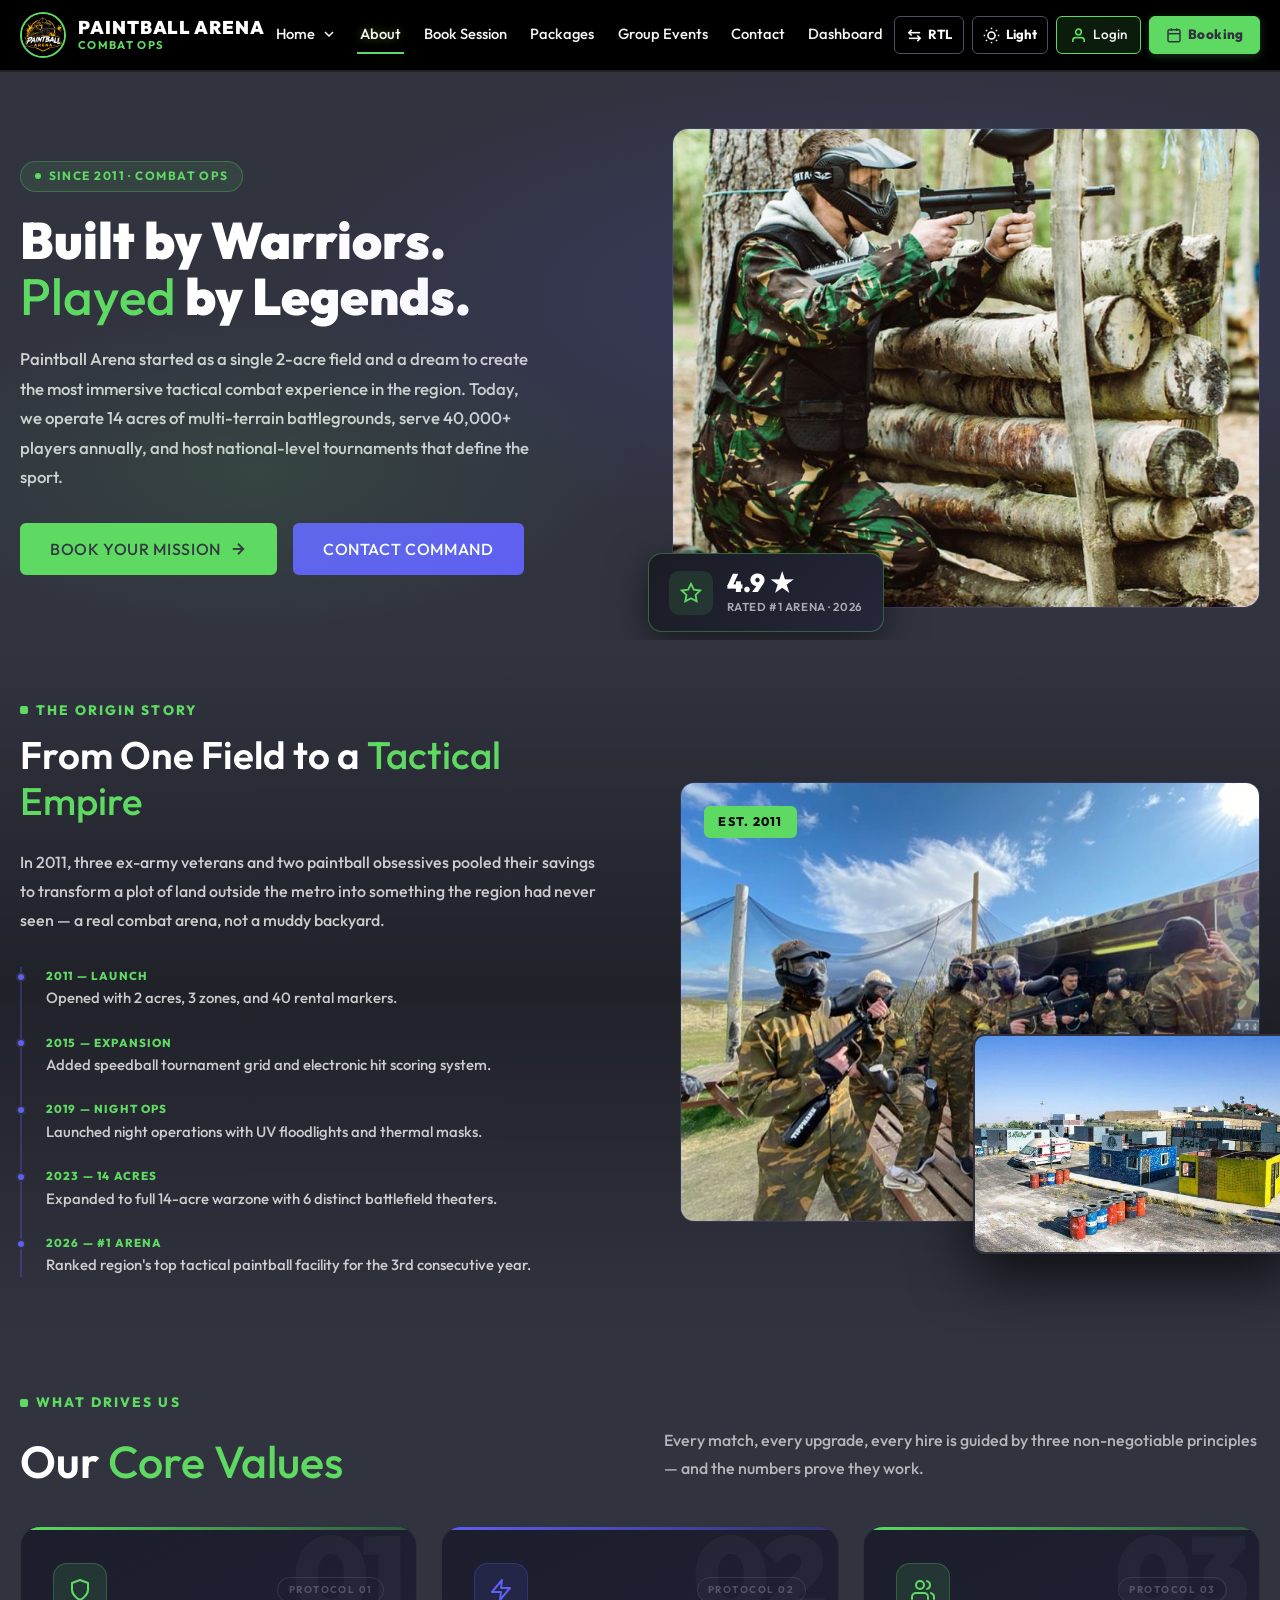
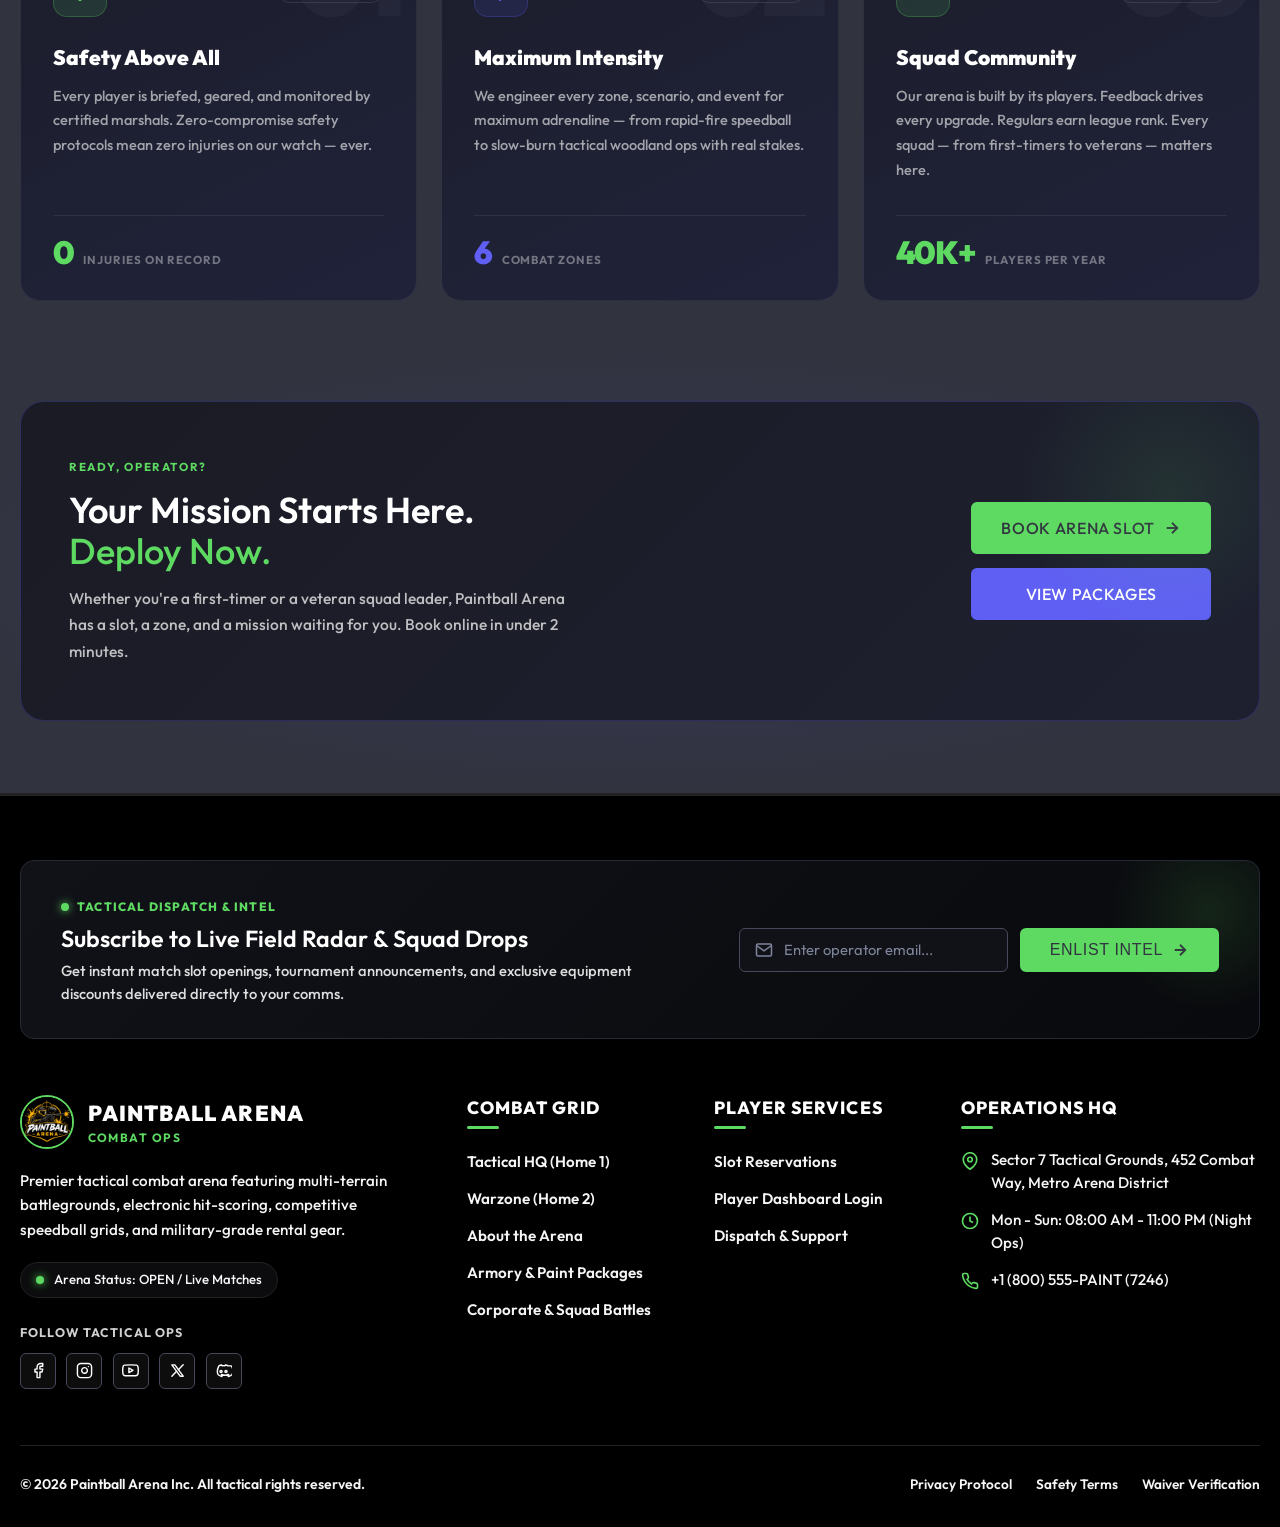
==== commit f02f3b40: "update" ====
--- a/about.html
+++ b/about.html
@@ -236,7 +236,7 @@
 
     .about-story-heading {
       font-size: clamp(1.75rem, 3vw, 2.5rem);
-      font-weight: 900;
+      font-weight: 600;
       margin-bottom: 1.5rem;
     }
 
@@ -321,7 +321,7 @@
 
     .s3-hdr-title {
       font-size: clamp(1.9rem, 3.5vw, 2.8rem);
-      font-weight: 900;
+      font-weight: 600;
       line-height: 1.1;
       margin-top: 0.75rem;
     }
@@ -643,7 +643,7 @@
 
     .about-cta-heading {
       font-size: clamp(1.6rem, 3vw, 2.25rem);
-      font-weight: 900;
+      font-weight: 600;
       color: var(--color-white);
       margin-bottom: 0.85rem;
       line-height: 1.15;
@@ -909,6 +909,15 @@
             <circle cx="12" cy="7" r="4"></circle>
           </svg>
           <span>Login</span>
+        </a>
+        <a href="book-session.html" class="btn-booking-header btn-booking-desktop" aria-label="Book Combat Session">
+          <svg viewBox="0 0 24 24">
+            <rect x="3" y="4" width="18" height="18" rx="2" ry="2"></rect>
+            <line x1="16" y1="2" x2="16" y2="6"></line>
+            <line x1="8" y1="2" x2="8" y2="6"></line>
+            <line x1="3" y1="10" x2="21" y2="10"></line>
+          </svg>
+          <span>Booking</span>
         </a>
         <button type="button" class="mobile-toggle-btn" aria-label="Open mobile navigation menu" aria-expanded="false">
           <svg viewBox="0 0 24 24">
@@ -963,6 +972,15 @@
       <li><a href="dashboard.html" class="mobile-nav-link"><span>Dashboard</span></a></li>
     </ul>
     <div class="mobile-login-wrap">
+      <a href="book-session.html" class="btn-booking-header mobile-booking-btn" aria-label="Book Combat Session">
+        <svg viewBox="0 0 24 24">
+          <rect x="3" y="4" width="18" height="18" rx="2" ry="2"></rect>
+          <line x1="16" y1="2" x2="16" y2="6"></line>
+          <line x1="8" y1="2" x2="8" y2="6"></line>
+          <line x1="3" y1="10" x2="21" y2="10"></line>
+        </svg>
+        <span>Booking</span>
+      </a>
       <a href="login.html#login-terminal" class="btn-login mobile-login-btn" aria-label="Player Portal Login">
         <svg viewBox="0 0 24 24">
           <path d="M20 21v-2a4 4 0 0 0-4-4H8a4 4 0 0 0-4 4v2"></path>
@@ -1275,16 +1293,46 @@
   <!-- FOOTER -->
   <footer id="site-footer" role="contentinfo">
     <div class="footer-container">
+
+      <!-- Footer Newsletter / Dispatch Signup Strip -->
+      <div class="footer-newsletter-card">
+        <div class="footer-newsletter-content">
+          <span class="footer-newsletter-eyebrow">
+            <span class="pulse-dot"></span> Tactical Dispatch &amp; Intel
+          </span>
+          <h3 class="footer-newsletter-title">Subscribe to Live Field Radar &amp; Squad Drops</h3>
+          <p class="footer-newsletter-desc">
+            Get instant match slot openings, tournament announcements, and exclusive equipment discounts delivered directly to your comms.
+          </p>
+        </div>
+        <form class="footer-newsletter-form" onsubmit="event.preventDefault(); alert('Intel subscription confirmed! Tactical updates dispatched.');">
+          <div class="footer-email-input-wrap">
+            <svg class="footer-input-icon" viewBox="0 0 24 24" fill="none" stroke="currentColor" stroke-width="2">
+              <path d="M4 4h16c1.1 0 2 .9 2 2v12c0 1.1-.9 2-2 2H4c-1.1 0-2-.9-2-2V6c0-1.1.9-2 2-2z"></path>
+              <polyline points="22,6 12,13 2,6"></polyline>
+            </svg>
+            <input type="email" class="footer-email-input" placeholder="Enter operator email..." required aria-label="Email address for tactical updates">
+          </div>
+          <button type="submit" class="btn-primary footer-submit-btn">
+            <span>Enlist Intel</span>
+            <svg width="18" height="18" viewBox="0 0 24 24" fill="none" stroke="currentColor" stroke-width="2.5">
+              <line x1="5" y1="12" x2="19" y2="12"></line>
+              <polyline points="12 5 19 12 12 19"></polyline>
+            </svg>
+          </button>
+        </form>
+      </div>
+
       <div class="footer-grid">
 
         <div class="footer-brand-col">
-          <div class="footer-logo-row">
+          <a href="index.html" class="footer-logo-row" aria-label="Paintball Arena Home">
             <img src="assets/images/brand/logo.png" alt="Paintball Arena Official Logo" class="footer-logo-img">
             <div>
               <div class="footer-brand-title">Paintball Arena</div>
               <div class="footer-brand-subtitle">Combat Ops</div>
             </div>
-          </div>
+          </a>
           <p class="footer-desc">
             Premier tactical combat arena featuring multi-terrain battlegrounds, electronic hit-scoring, competitive
             speedball grids, and military-grade rental gear.
@@ -1292,6 +1340,44 @@
           <div class="footer-status-pill">
             <span class="pulse-dot"></span>
             <span>Arena Status: OPEN / Live Matches</span>
+          </div>
+
+          <!-- Social Media Channels -->
+          <div class="footer-social-wrap">
+            <span class="footer-social-label">Follow Tactical Ops</span>
+            <div class="footer-social-links">
+              <a href="https://facebook.com" class="footer-social-btn" aria-label="Facebook" target="_blank" rel="noopener noreferrer">
+                <svg viewBox="0 0 24 24" fill="none" stroke="currentColor" stroke-width="2" stroke-linecap="round" stroke-linejoin="round">
+                  <path d="M18 2h-3a5 5 0 0 0-5 5v3H7v4h3v8h4v-8h3l1-4h-4V7a1 1 0 0 1 1-1h3z"></path>
+                </svg>
+              </a>
+              <a href="https://instagram.com" class="footer-social-btn" aria-label="Instagram" target="_blank" rel="noopener noreferrer">
+                <svg viewBox="0 0 24 24" fill="none" stroke="currentColor" stroke-width="2" stroke-linecap="round" stroke-linejoin="round">
+                  <rect x="2" y="2" width="20" height="20" rx="5" ry="5"></rect>
+                  <path d="M16 11.37A4 4 0 1 1 12.63 8 4 4 0 0 1 16 11.37z"></path>
+                  <line x1="17.5" y1="6.5" x2="17.51" y2="6.5"></line>
+                </svg>
+              </a>
+              <a href="https://youtube.com" class="footer-social-btn" aria-label="YouTube" target="_blank" rel="noopener noreferrer">
+                <svg viewBox="0 0 24 24" fill="none" stroke="currentColor" stroke-width="2" stroke-linecap="round" stroke-linejoin="round">
+                  <path d="M22.54 6.42a2.78 2.78 0 0 0-1.94-2C18.88 4 12 4 12 4s-6.88 0-8.6.46a2.78 2.78 0 0 0-1.94 2A29 29 0 0 0 1 11.75a29 29 0 0 0 .46 5.33A2.78 2.78 0 0 0 3.4 19c1.72.46 8.6.46 8.6.46s6.88 0 8.6-.46a2.78 2.78 0 0 0 1.94-2 29 29 0 0 0 .46-5.25 29 29 0 0 0-.46-5.33z"></path>
+                  <polygon points="9.75 15.02 15.5 11.75 9.75 8.48 9.75 15.02"></polygon>
+                </svg>
+              </a>
+              <a href="https://twitter.com" class="footer-social-btn" aria-label="X (Twitter)" target="_blank" rel="noopener noreferrer">
+                <svg viewBox="0 0 24 24" fill="none" stroke="currentColor" stroke-width="2" stroke-linecap="round" stroke-linejoin="round">
+                  <path d="M4 4l11.733 16h4.267l-11.733 -16z"></path>
+                  <path d="M4 20l6.768 -6.768m2.46 -2.46l6.772 -6.772"></path>
+                </svg>
+              </a>
+              <a href="https://discord.com" class="footer-social-btn" aria-label="Discord" target="_blank" rel="noopener noreferrer">
+                <svg viewBox="0 0 24 24" fill="none" stroke="currentColor" stroke-width="2" stroke-linecap="round" stroke-linejoin="round">
+                  <path d="M18.5 5.5a15.5 15.5 0 0 0-4-1.25 10.5 10.5 0 0 0-.5 1.05 14.5 14.5 0 0 0-4 0 10.5 10.5 0 0 0-.5-1.05 15.5 15.5 0 0 0-4 1.25C3 10.5 3 15.5 4.5 18a15.5 15.5 0 0 0 5 2.5 11 11 0 0 0 1-1.75 10 10 0 0 1-1.6-.8c.15-.1.3-.2.4-.3 3.2 1.5 6.6 1.5 9.8 0 .15.1.3.2.45.3-.5.3-1.05.55-1.6.8a11 11 0 0 0 1 1.75 15.5 15.5 0 0 0 5-2.5c1.8-3.5 1.8-8.5-1.05-12.5z"></path>
+                  <circle cx="8.5" cy="13.5" r="1.5"></circle>
+                  <circle cx="15.5" cy="13.5" r="1.5"></circle>
+                </svg>
+              </a>
+            </div>
           </div>
         </div>
 
--- a/assets/css/style.css
+++ b/assets/css/style.css
@@ -56,12 +56,24 @@
 
 /* STRICT TEXT BRIGHTNESS RULES - NEVER FAINT OR LOW OPACITY */
 h1,
-h2,
 h3,
 h4,
 h5,
 h6 {
   font-weight: 800;
+  color: var(--color-white);
+  line-height: 1.2;
+}
+
+h2,
+.section-title,
+.rfq-section-title,
+.dash-section-title,
+.membership-heading,
+.about-story-heading,
+.s3-hdr-title,
+.about-cta-heading {
+  font-weight: 600;
   color: var(--color-white);
   line-height: 1.2;
 }
@@ -291,12 +303,15 @@
   margin-top: 2px;
 }
 
-/* Desktop Navigation (Single Line) */
+/* Desktop Navigation (Centered with Balanced Spacing) */
 .desktop-nav {
   display: flex;
   align-items: center;
-  gap: 1.5rem;
+  justify-content: center;
+  gap: 1.05rem;
   list-style: none;
+  margin: 0 auto;
+  padding: 0;
 }
 
 .nav-item {
@@ -306,10 +321,10 @@
 }
 
 .nav-link {
-  font-size: 0.95rem;
+  font-size: 0.92rem;
   font-weight: 700;
   color: var(--color-white);
-  padding: 0.5rem 0.25rem;
+  padding: 0.45rem 0.2rem;
   display: inline-flex;
   align-items: center;
   gap: 0.35rem;
@@ -392,24 +407,29 @@
 .header-actions {
   display: flex;
   align-items: center;
-  gap: 0.85rem;
+  gap: 0.5rem;
   flex-shrink: 0;
 }
 
 .util-btn {
+  height: 38px;
+  line-height: 1;
+  box-sizing: border-box;
   background-color: transparent;
   border: 1.5px solid #4c5061;
   color: var(--color-white);
-  padding: 0.45rem 0.65rem;
+  padding: 0 0.65rem;
   border-radius: 6px;
-  font-size: 0.85rem;
+  font-size: 0.82rem;
   font-weight: 700;
   font-family: inherit;
   display: inline-flex;
   align-items: center;
-  gap: 0.4rem;
+  justify-content: center;
+  gap: 0.35rem;
   cursor: pointer;
   transition: all var(--transition-fast);
+  white-space: nowrap;
 }
 
 /* Light mode: ONLY dashboard main content area util-btn gets dark text
@@ -473,36 +493,102 @@
   stroke-width: 2.2;
 }
 
-/* Primary Login Button (Replacing generic CTA) */
+/* Header Login Button */
 .btn-login {
-  background-color: var(--color-green);
-  color: var(--color-dark-text);
-  border: 2px solid var(--color-green);
-  padding: 0.5rem 1.25rem;
+  height: 38px;
+  line-height: 1;
+  box-sizing: border-box;
+  background-color: rgba(94, 218, 98, 0.12);
+  color: var(--color-green);
+  border: 1.5px solid var(--color-green);
+  padding: 0 0.8rem;
   border-radius: 6px;
-  font-size: 0.95rem;
-  font-weight: 800;
-  letter-spacing: 0.03em;
+  font-size: 0.84rem;
+  font-weight: 700;
+  letter-spacing: 0.02em;
   display: inline-flex;
   align-items: center;
-  gap: 0.5rem;
+  justify-content: center;
+  gap: 0.4rem;
   cursor: pointer;
   transition: all var(--transition-fast);
   white-space: nowrap;
+  text-decoration: none;
 }
 
 .btn-login:hover {
+  background-color: var(--color-green);
+  color: var(--color-dark-text);
+  border-color: var(--color-green);
+}
+
+.btn-login:hover svg {
+  stroke: var(--color-dark-text);
+}
+
+.btn-login:hover span {
+  color: var(--color-dark-text) !important;
+}
+
+.btn-login svg {
+  width: 17px;
+  height: 17px;
+  stroke: currentColor;
+  fill: none;
+  stroke-width: 2.3;
+}
+
+/* Header Booking CTA Button */
+.btn-booking-header {
+  height: 38px;
+  line-height: 1;
+  box-sizing: border-box;
+  background-color: var(--color-green);
+  color: var(--color-dark-text);
+  border: 1.5px solid var(--color-green);
+  padding: 0 0.95rem;
+  border-radius: 6px;
+  font-size: 0.84rem;
+  font-weight: 800;
+  letter-spacing: 0.03em;
+  display: inline-flex;
+  align-items: center;
+  justify-content: center;
+  gap: 0.4rem;
+  cursor: pointer;
+  transition: all var(--transition-fast);
+  white-space: nowrap;
+  text-decoration: none;
+  box-shadow: 0 2px 10px rgba(94, 218, 98, 0.25);
+}
+
+.btn-booking-header span {
+  color: var(--color-dark-text) !important;
+  font-weight: 800;
+  transition: color var(--transition-fast);
+}
+
+.btn-booking-header svg {
+  width: 16px;
+  height: 16px;
+  stroke: var(--color-dark-text);
+  fill: none;
+  stroke-width: 2.2;
+  transition: stroke var(--transition-fast);
+}
+
+.btn-booking-header:hover {
   background-color: transparent;
   color: var(--color-green);
   border-color: var(--color-green);
 }
 
-.btn-login svg {
-  width: 18px;
-  height: 18px;
-  stroke: currentColor;
-  fill: none;
-  stroke-width: 2.5;
+.btn-booking-header:hover span {
+  color: var(--color-green) !important;
+}
+
+.btn-booking-header:hover svg {
+  stroke: var(--color-green);
 }
 
 /* Mobile Hamburger Toggle */
@@ -582,6 +668,16 @@
   right: auto;
 }
 
+@media (min-width: 1280px) {
+  .mobile-menu-drawer,
+  .mobile-menu-overlay {
+    display: none !important;
+    visibility: hidden !important;
+    opacity: 0 !important;
+    pointer-events: none !important;
+  }
+}
+
 /* Mobile Header / Brand Inside Drawer */
 .mobile-menu-top {
   padding: 1.25rem;
@@ -670,6 +766,15 @@
 }
 
 /* Home Accordion */
+.mobile-accordion-trigger .nav-icon {
+  transition: transform var(--transition-fast);
+}
+
+.mobile-accordion-trigger.active .nav-icon,
+.mobile-accordion-trigger[aria-expanded="true"] .nav-icon {
+  transform: rotate(180deg);
+}
+
 .mobile-accordion-content {
   display: none;
   flex-direction: column;
@@ -814,6 +919,19 @@
   display: flex;
   align-items: center;
   gap: 0.85rem;
+  text-decoration: none;
+  cursor: pointer;
+  width: fit-content;
+  transition: transform 0.25s ease, opacity 0.25s ease;
+}
+
+.footer-logo-row:hover {
+  opacity: 0.92;
+  transform: translateY(-2px);
+}
+
+.footer-logo-row:hover .footer-logo-img {
+  box-shadow: 0 0 15px rgba(94, 218, 98, 0.4);
 }
 
 .footer-logo-img {
@@ -999,6 +1117,201 @@
 
 .footer-legal-links a:hover {
   color: var(--color-green);
+}
+
+/* ==========================================================================
+   FOOTER NEWSLETTER & SOCIAL MEDIA SECTION
+   ========================================================================== */
+.footer-newsletter-card {
+  background: linear-gradient(135deg, rgba(33, 35, 47, 0.95) 0%, rgba(20, 22, 30, 0.98) 100%);
+  border: 1.5px solid #3c3f4e;
+  border-radius: 14px;
+  padding: 2rem 2.5rem;
+  margin-bottom: 3.5rem;
+  display: flex;
+  align-items: center;
+  justify-content: space-between;
+  gap: 2.5rem;
+  position: relative;
+  overflow: hidden;
+  box-shadow: 0 10px 30px rgba(0, 0, 0, 0.35);
+}
+
+html.dark .footer-newsletter-card {
+  background: linear-gradient(135deg, #111218 0%, #090a0d 100%);
+  border-color: #262835;
+}
+
+.footer-newsletter-card::before {
+  content: '';
+  position: absolute;
+  top: -50px;
+  right: -50px;
+  width: 200px;
+  height: 200px;
+  background: radial-gradient(circle, rgba(94, 218, 98, 0.12) 0%, transparent 70%);
+  border-radius: 50%;
+  pointer-events: none;
+}
+
+.footer-newsletter-content {
+  max-width: 580px;
+}
+
+.footer-newsletter-eyebrow {
+  display: inline-flex;
+  align-items: center;
+  gap: 0.5rem;
+  font-size: 0.75rem;
+  font-weight: 800;
+  text-transform: uppercase;
+  letter-spacing: 0.1em;
+  color: var(--color-green);
+  margin-bottom: 0.5rem;
+}
+
+.footer-newsletter-title {
+  font-size: 1.45rem;
+  font-weight: 600;
+  color: var(--color-white);
+  line-height: 1.25;
+  margin-bottom: 0.45rem;
+}
+
+.footer-newsletter-desc {
+  font-size: 0.92rem;
+  color: var(--color-soft-white);
+  line-height: 1.55;
+  opacity: 0.9;
+}
+
+.footer-newsletter-form {
+  display: flex;
+  align-items: center;
+  gap: 0.75rem;
+  flex-shrink: 0;
+  width: 100%;
+  max-width: 480px;
+}
+
+.footer-email-input-wrap {
+  position: relative;
+  flex: 1;
+}
+
+.footer-input-icon {
+  position: absolute;
+  left: 1rem;
+  top: 50%;
+  transform: translateY(-50%);
+  width: 18px;
+  height: 18px;
+  stroke: #7e8499;
+  pointer-events: none;
+}
+
+html[dir="rtl"] .footer-input-icon {
+  left: auto;
+  right: 1rem;
+}
+
+.footer-email-input {
+  width: 100%;
+  height: 44px;
+  background-color: rgba(18, 19, 25, 0.85);
+  border: 1.5px solid #45495b;
+  border-radius: 6px;
+  padding: 0 1rem 0 2.75rem;
+  font-size: 0.92rem;
+  font-family: inherit;
+  color: var(--color-white);
+  outline: none;
+  transition: border-color var(--transition-fast), box-shadow var(--transition-fast);
+}
+
+html[dir="rtl"] .footer-email-input {
+  padding: 0 2.75rem 0 1rem;
+}
+
+.footer-email-input:focus {
+  border-color: var(--color-green);
+  box-shadow: 0 0 10px rgba(94, 218, 98, 0.25);
+}
+
+.footer-email-input::placeholder {
+  color: #7e8499;
+}
+
+.footer-submit-btn {
+  height: 44px;
+  padding: 0 1.35rem;
+  font-size: 0.88rem;
+  font-weight: 800;
+  letter-spacing: 0.04em;
+  display: inline-flex;
+  align-items: center;
+  justify-content: center;
+  gap: 0.45rem;
+  flex-shrink: 0;
+}
+
+/* Footer Social Media */
+.footer-social-wrap {
+  display: flex;
+  flex-direction: column;
+  gap: 0.65rem;
+  margin-top: 0.35rem;
+}
+
+.footer-social-label {
+  font-size: 0.78rem;
+  font-weight: 700;
+  text-transform: uppercase;
+  letter-spacing: 0.08em;
+  color: var(--color-soft-white);
+  opacity: 0.85;
+}
+
+.footer-social-links {
+  display: flex;
+  align-items: center;
+  gap: 0.65rem;
+  flex-wrap: wrap;
+}
+
+.footer-social-btn {
+  width: 36px;
+  height: 36px;
+  border-radius: 6px;
+  background-color: rgba(255, 255, 255, 0.05);
+  border: 1.5px solid #45495b;
+  color: var(--color-white);
+  display: inline-flex;
+  align-items: center;
+  justify-content: center;
+  text-decoration: none;
+  transition: all var(--transition-fast);
+  cursor: pointer;
+}
+
+.footer-social-btn svg {
+  width: 17px;
+  height: 17px;
+  stroke: currentColor;
+  transition: transform 0.2s ease, stroke 0.2s ease;
+}
+
+.footer-social-btn:hover {
+  background-color: rgba(94, 218, 98, 0.15);
+  border-color: var(--color-green);
+  color: var(--color-green);
+  transform: translateY(-2px);
+  box-shadow: 0 4px 12px rgba(94, 218, 98, 0.2);
+}
+
+.footer-social-btn:hover svg {
+  stroke: var(--color-green);
+  transform: scale(1.1);
 }
 
 /* ==========================================================================
@@ -1464,7 +1777,7 @@
 
 .section-title {
   font-size: clamp(2rem, 3.5vw, 2.75rem);
-  font-weight: 900;
+  font-weight: 600;
   text-transform: uppercase;
   color: var(--color-white);
 }
@@ -1717,6 +2030,17 @@
 
 .match-slot-row:hover {
   background-color: rgba(94, 218, 98, 0.05);
+}
+
+.match-slot-row .btn-primary {
+  justify-content: center;
+  text-align: center;
+  width: 100%;
+}
+
+.match-slot-row .btn-primary span {
+  text-align: center;
+  width: 100%;
 }
 
 .match-time {
@@ -2643,10 +2967,14 @@
   color: var(--color-dark-text);
   font-size: 0.75rem;
   font-weight: 900;
-  padding: 0.35rem 1rem;
+  padding: 0.35rem 1.15rem;
   border-radius: 9999px;
   text-transform: uppercase;
   letter-spacing: 0.08em;
+  white-space: nowrap;
+  box-shadow: 0 4px 14px rgba(94, 218, 98, 0.4);
+  z-index: 2;
+  pointer-events: none;
 }
 
 .tier-price-row {
@@ -4135,14 +4463,23 @@
 
 html.dark .filter-pill {
   background-color: #0e0e11;
-  border-color: #222222;
+  border-color: #2e303d;
+  color: #ffffff;
+}
+
+.filter-pill:hover,
+html.dark .filter-pill:hover {
+  border-color: var(--color-green);
+  color: #ffffff;
 }
 
 .filter-pill.active,
-.filter-pill:hover {
-  background-color: var(--color-green);
-  color: var(--color-dark-text);
-  border-color: var(--color-green);
+html.dark .filter-pill.active {
+  background-color: var(--color-green) !important;
+  color: #000000 !important;
+  border-color: var(--color-green) !important;
+  font-weight: 800 !important;
+  box-shadow: 0 0 14px rgba(94, 218, 98, 0.45) !important;
 }
 
 /* ==========================================================================
@@ -4392,19 +4729,22 @@
 html.dark .mod-tab-btn {
   background: #14151b;
   border-color: #282a36;
-}
-
-.mod-tab-btn:hover {
+  color: #ffffff;
+}
+
+.mod-tab-btn:hover,
+html.dark .mod-tab-btn:hover {
   border-color: var(--color-green);
-  color: var(--color-white);
-}
-
-.mod-tab-btn.active {
-  background-color: var(--color-green);
-  border-color: var(--color-green);
-  color: #000000;
-  font-weight: 800;
-  box-shadow: 0 2px 10px rgba(94, 218, 98, 0.3);
+  color: #ffffff;
+}
+
+.mod-tab-btn.active,
+html.dark .mod-tab-btn.active {
+  background-color: var(--color-green) !important;
+  border-color: var(--color-green) !important;
+  color: #000000 !important;
+  font-weight: 800 !important;
+  box-shadow: 0 2px 12px rgba(94, 218, 98, 0.4) !important;
 }
 
 .mod-system-status {
@@ -4740,7 +5080,7 @@
 
 .membership-heading {
   font-size: clamp(1.6rem, 3.5vw, 2.75rem);
-  font-weight: 900;
+  font-weight: 600;
   text-transform: uppercase;
   color: var(--color-white);
   line-height: 1.2;
@@ -5020,9 +5360,11 @@
 .format-desc {
   font-size: 0.95rem;
   color: var(--color-soft-white);
-  line-height: 1.55;
+  line-height: 1.6;
   margin-bottom: 1.5rem;
   text-shadow: 0 1px 4px rgba(0, 0, 0, 0.5);
+  max-width: 480px;
+  width: 88%;
 }
 
 .format-perks-list {
@@ -5038,19 +5380,19 @@
   display: flex;
   align-items: center;
   gap: 0.65rem;
-  font-size: 0.9rem;
+  font-size: 0.92rem;
   color: var(--color-white);
   font-weight: 600;
-  background: rgba(0, 0, 0, 0.45);
-  border: 1px solid rgba(255, 255, 255, 0.08);
-  padding: 0.55rem 0.85rem;
-  border-radius: 6px;
-  backdrop-filter: blur(4px);
+  background: transparent;
+  border: none;
+  padding: 0.35rem 0;
+  border-radius: 0;
+  backdrop-filter: none;
 }
 
 .format-perk-line svg {
-  width: 16px;
-  height: 16px;
+  width: 18px;
+  height: 18px;
   stroke: var(--color-green);
   flex-shrink: 0;
 }
@@ -5243,7 +5585,7 @@
 
 .rfq-section-title {
   font-size: clamp(1.75rem, 3.5vw, 2.75rem);
-  font-weight: 900;
+  font-weight: 600;
   text-transform: uppercase;
   color: var(--color-white);
   margin-top: 0.35rem;
@@ -5324,12 +5666,126 @@
   text-overflow: ellipsis;
   white-space: nowrap;
   overflow: hidden;
+  color-scheme: dark;
+}
+
+select.rfq-input option {
+  background-color: #14151b;
+  color: #ffffff;
+  padding: 0.75rem 1rem;
 }
 
 html[dir="rtl"] select.rfq-input {
   background-position: left 1rem center;
   padding-right: 1rem;
   padding-left: 2.5rem;
+}
+
+/* Custom Tactical Select Components (Full Width & Green Accent) */
+.custom-select-wrapper {
+  position: relative;
+  width: 100%;
+  box-sizing: border-box;
+}
+
+.custom-select-trigger {
+  width: 100%;
+  box-sizing: border-box;
+  background-color: #21232c;
+  color: var(--color-white);
+  border: 1.5px solid #4a4e61;
+  padding: 0.85rem 1rem;
+  border-radius: 6px;
+  font-size: 0.95rem;
+  font-family: inherit;
+  font-weight: 600;
+  cursor: pointer;
+  display: flex;
+  align-items: center;
+  justify-content: space-between;
+  gap: 0.75rem;
+  outline: none;
+  user-select: none;
+  transition: border-color var(--transition-fast), box-shadow var(--transition-fast), background-color var(--transition-fast);
+}
+
+html.dark .custom-select-trigger {
+  background-color: #000000;
+  border-color: #31333f;
+}
+
+.custom-select-wrapper.open .custom-select-trigger,
+.custom-select-trigger:focus {
+  border-color: var(--color-green);
+  box-shadow: 0 0 0 3px rgba(94, 218, 98, 0.18);
+}
+
+.custom-select-text {
+  overflow: hidden;
+  text-overflow: ellipsis;
+  white-space: nowrap;
+  flex: 1;
+}
+
+.custom-select-arrow {
+  width: 16px;
+  height: 16px;
+  stroke: var(--color-green);
+  fill: none;
+  stroke-width: 2.5;
+  transition: transform var(--transition-fast);
+  flex-shrink: 0;
+}
+
+.custom-select-wrapper.open .custom-select-arrow {
+  transform: rotate(180deg);
+}
+
+.custom-select-menu {
+  position: absolute;
+  top: calc(100% + 4px);
+  left: 0;
+  right: 0;
+  width: 100%;
+  box-sizing: border-box;
+  background-color: #14151b;
+  border: 1.5px solid #31333f;
+  border-radius: 8px;
+  box-shadow: 0 12px 32px rgba(0, 0, 0, 0.85);
+  z-index: 1050;
+  overflow: hidden;
+  display: none;
+}
+
+.custom-select-wrapper.open .custom-select-menu {
+  display: block;
+}
+
+.custom-select-option {
+  padding: 0.85rem 1.15rem;
+  color: #ffffff;
+  font-size: 0.92rem;
+  font-weight: 600;
+  cursor: pointer;
+  transition: all var(--transition-fast);
+  border-bottom: 1px solid rgba(255, 255, 255, 0.05);
+  user-select: none;
+}
+
+.custom-select-option:last-child {
+  border-bottom: none;
+}
+
+.custom-select-option:hover {
+  background-color: rgba(94, 218, 98, 0.12);
+  color: var(--color-green);
+}
+
+.custom-select-option.selected {
+  background-color: rgba(94, 218, 98, 0.2) !important;
+  color: var(--color-green) !important;
+  font-weight: 800;
+  border-left: 4px solid var(--color-green);
 }
 
 textarea.rfq-input {
@@ -5518,7 +5974,7 @@
 
 .dash-section-title {
   font-size: clamp(1.6rem, 2.5vw, 2.2rem);
-  font-weight: 900;
+  font-weight: 600;
   text-transform: uppercase;
   color: #1e2029;
   letter-spacing: 0.02em;
@@ -5804,6 +6260,34 @@
 
 html.dark .telemetry-stat-text {
   color: var(--color-soft-white);
+}
+
+.match-badge {
+  display: inline-flex;
+  align-items: center;
+  justify-content: center;
+  padding: 0.35rem 0.85rem;
+  border-radius: 6px;
+  font-size: 0.75rem;
+  font-weight: 900;
+  letter-spacing: 0.08em;
+  text-transform: uppercase;
+  width: fit-content;
+}
+
+.match-badge.win {
+  background-color: #22c55e !important;
+  color: #000000 !important;
+  font-weight: 900 !important;
+  border: 1px solid #16a34a !important;
+  box-shadow: 0 2px 8px rgba(34, 197, 94, 0.35) !important;
+}
+
+html.dark .match-badge.win {
+  background-color: var(--color-green) !important;
+  color: #000000 !important;
+  border-color: var(--color-green) !important;
+  box-shadow: 0 0 12px rgba(94, 218, 98, 0.4) !important;
 }
 
 .rank-progress-wrap {
--- a/assets/css/responsive.css
+++ b/assets/css/responsive.css
@@ -12,7 +12,16 @@
 /* Large Desktops & High-Res Screens (1280px - 1440px+) */
 @media (min-width: 1280px) {
   .desktop-nav {
-    gap: 1.75rem;
+    gap: 1.05rem;
+  }
+
+  /* Completely hide mobile drawer and overlay on desktop screens */
+  .mobile-menu-drawer,
+  .mobile-menu-overlay {
+    display: none !important;
+    visibility: hidden !important;
+    opacity: 0 !important;
+    pointer-events: none !important;
   }
 }
 
@@ -39,15 +48,29 @@
   .header-actions .util-btn,
   .header-actions .rtl-toggle-btn,
   .header-actions .theme-toggle-btn,
-  .header-actions .btn-login-desktop {
+  .header-actions .btn-login-desktop,
+  .header-actions .btn-booking-desktop {
     display: none !important;
   }
 
-  /* Mobile drawer Login button styling */
+  /* Mobile drawer Login & Booking button styling */
   .mobile-login-wrap {
     padding: 0.75rem 1.25rem;
     border-top: 1px solid rgba(255, 255, 255, 0.07);
     margin-top: 0.25rem;
+  }
+
+  .mobile-booking-btn {
+    display: flex !important;
+    width: 100%;
+    justify-content: center;
+    gap: 0.6rem;
+    font-size: 0.95rem;
+    font-weight: 800;
+    padding: 0.7rem 1.25rem;
+    border-radius: 8px;
+    box-sizing: border-box;
+    margin-bottom: 0.6rem;
   }
 
   .mobile-login-btn {
@@ -62,6 +85,18 @@
     box-sizing: border-box;
   }
 
+  .footer-newsletter-card {
+    flex-direction: column;
+    align-items: flex-start;
+    padding: 1.75rem 2rem;
+    gap: 1.5rem;
+  }
+
+  .footer-newsletter-form {
+    max-width: 100%;
+    width: 100%;
+  }
+
   .footer-grid {
     grid-template-columns: repeat(2, 1fr);
     gap: 2.5rem;
@@ -169,6 +204,19 @@
   html[dir="rtl"] #scroll-to-top {
     left: 16px;
   }
+
+  .footer-newsletter-card {
+    padding: 1.5rem 1.25rem;
+  }
+
+  .footer-newsletter-form {
+    flex-direction: column;
+    align-items: stretch;
+  }
+
+  .footer-submit-btn {
+    width: 100%;
+  }
 }
 
 /* Compact Mobile (<= 360px - Small Viewports) */
@@ -444,6 +492,17 @@
 
   .experience-debrief-card {
     padding: 1.5rem 1.25rem;
+  }
+
+  .tier-badge {
+    font-size: 0.68rem;
+    padding: 0.3rem 0.85rem;
+    letter-spacing: 0.06em;
+    top: -12px;
+  }
+
+  .matrix-tier-card {
+    padding: 2.25rem 1.35rem 1.75rem;
   }
 }
 
@@ -866,10 +925,24 @@
     grid-template-columns: 1fr;
   }
 
+  .telemetry-table-scroll {
+    overflow-x: hidden !important;
+    width: 100% !important;
+    max-width: 100% !important;
+  }
+
+  .telemetry-table-card {
+    min-width: 0 !important;
+    width: 100% !important;
+    box-sizing: border-box !important;
+    overflow: hidden !important;
+  }
+
   .telemetry-row {
     grid-template-columns: 1fr 1fr;
     gap: 0.75rem;
     padding: 1.25rem 1rem;
+    box-sizing: border-box;
   }
 
   .telemetry-row.head {
@@ -883,6 +956,29 @@
 
   .hud-stats-grid {
     grid-template-columns: 1fr 1fr;
+  }
+}
+
+@media (max-width: 480px) {
+  .telemetry-row {
+    grid-template-columns: 1fr;
+    gap: 0.45rem;
+    padding: 1rem 0.85rem;
+  }
+
+  .hud-stats-grid {
+    grid-template-columns: 1fr;
+  }
+
+  .booking-actions-row {
+    flex-direction: column;
+  }
+
+  .booking-actions-row .btn-primary,
+  .booking-actions-row .btn-secondary,
+  .booking-actions-row .util-btn {
+    width: 100%;
+    justify-content: center;
   }
 }
 
@@ -1712,8 +1808,10 @@
   }
 
   .format-perk-line {
-    font-size: 0.85rem;
-    padding: 0.5rem 0.75rem;
+    font-size: 0.88rem;
+    padding: 0.25rem 0;
+    background: transparent;
+    border: none;
   }
 
   .rfq-section {
@@ -1795,9 +1893,11 @@
   }
 
   .format-perk-line {
-    font-size: 0.8rem;
-    padding: 0.45rem 0.65rem;
+    font-size: 0.82rem;
+    padding: 0.2rem 0;
     gap: 0.5rem;
+    background: transparent;
+    border: none;
   }
 
   .format-perk-line svg {
